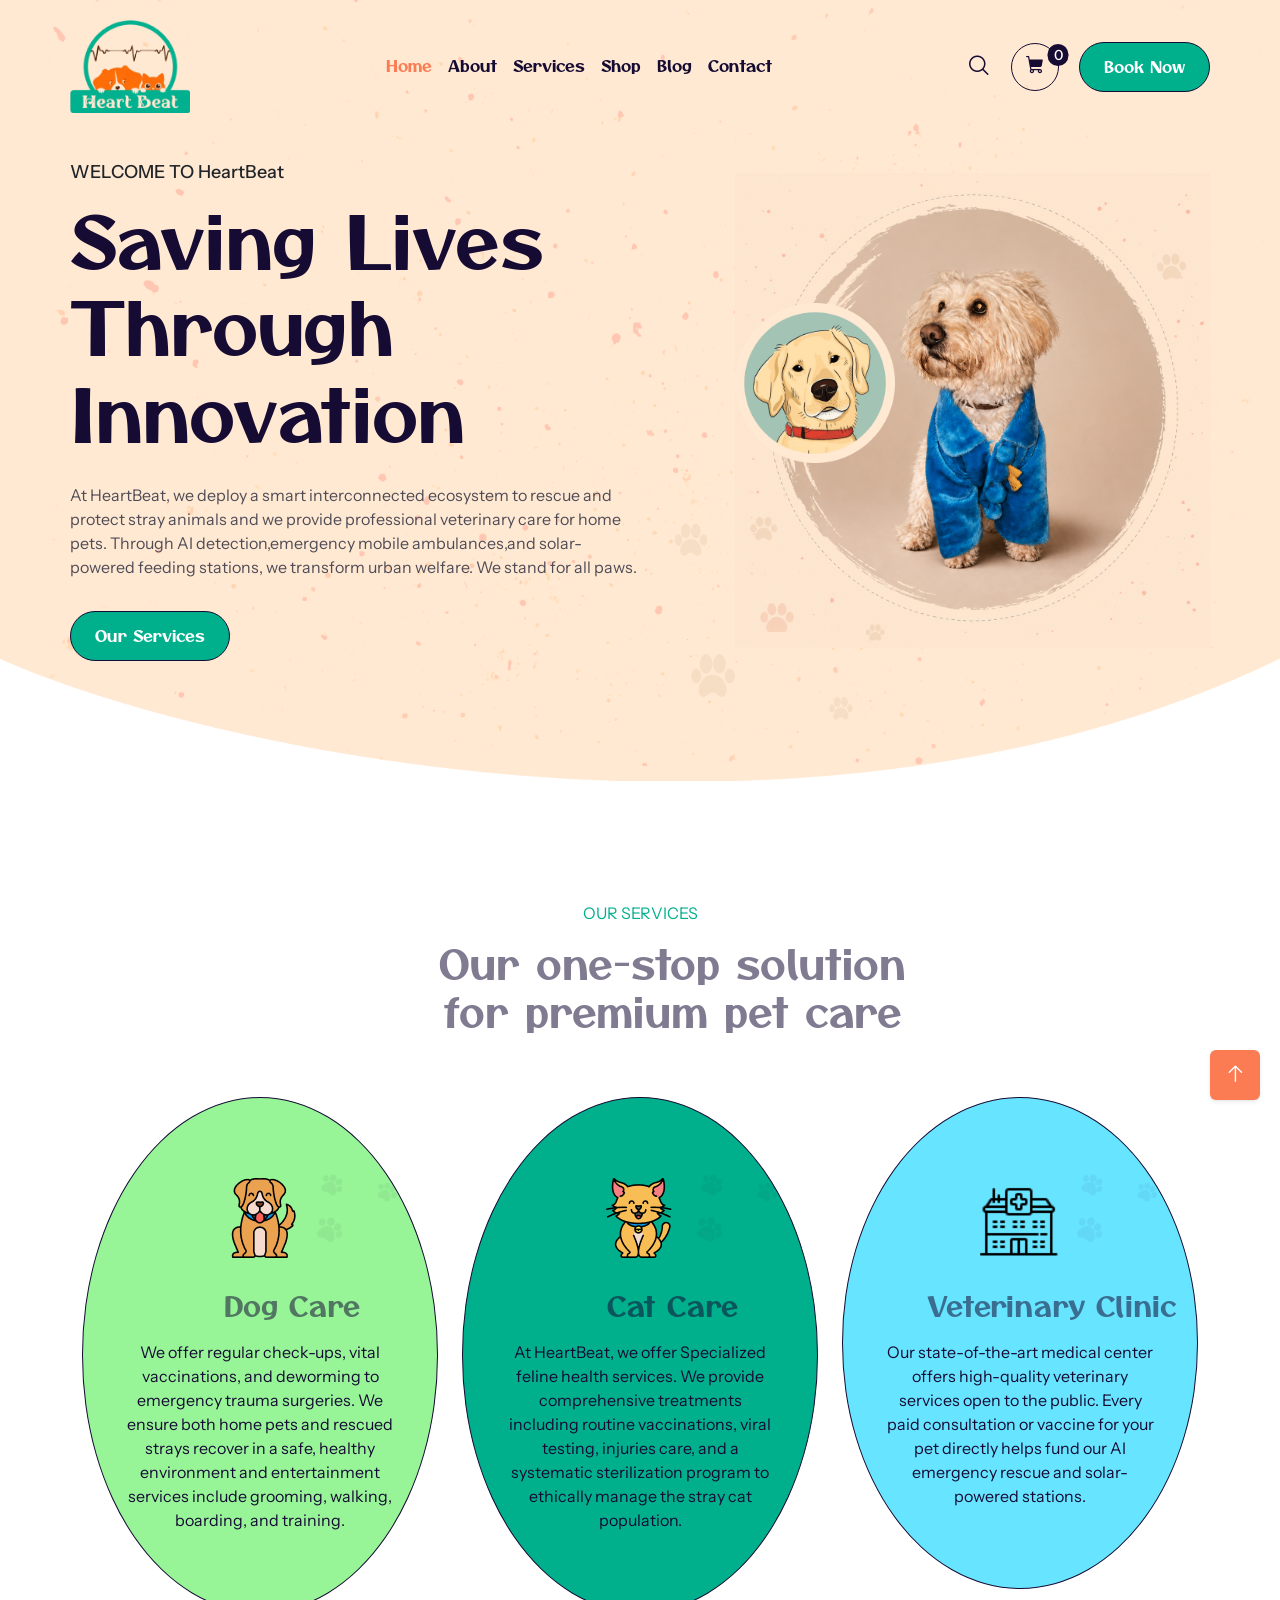
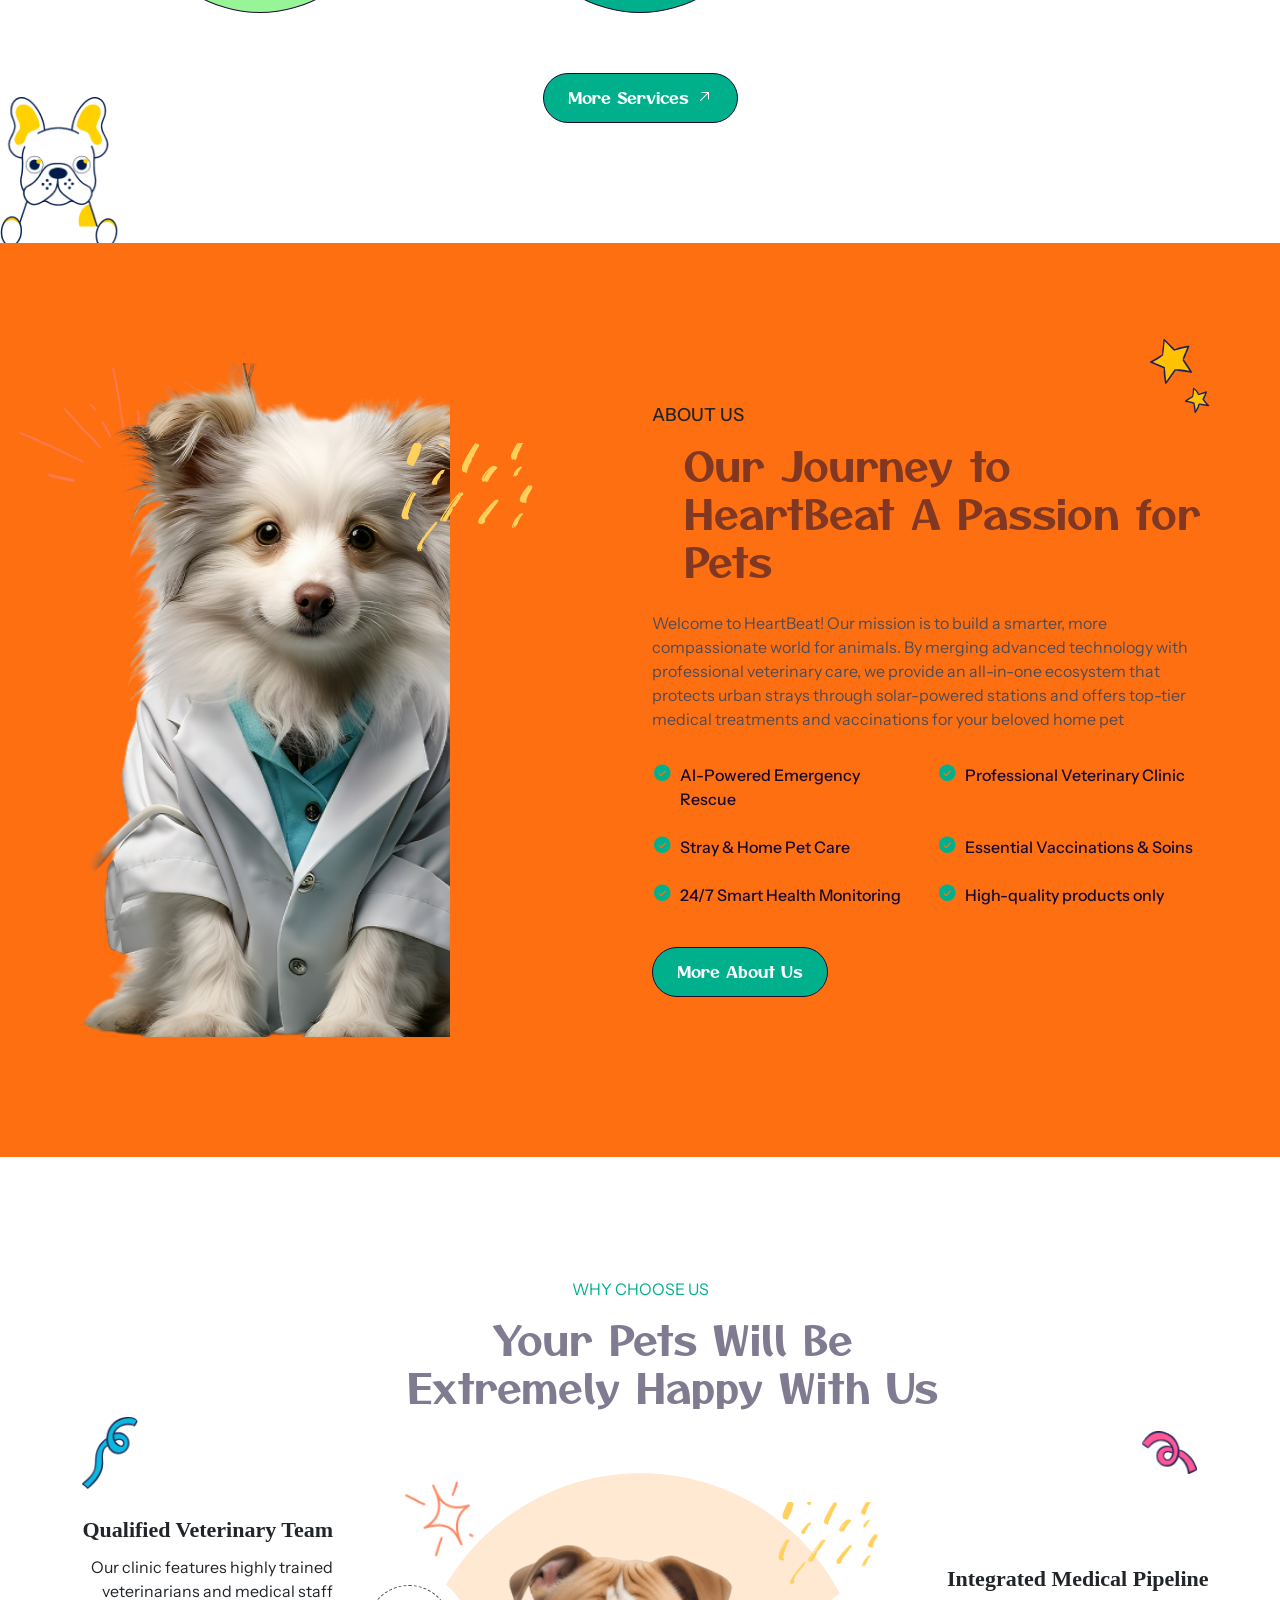
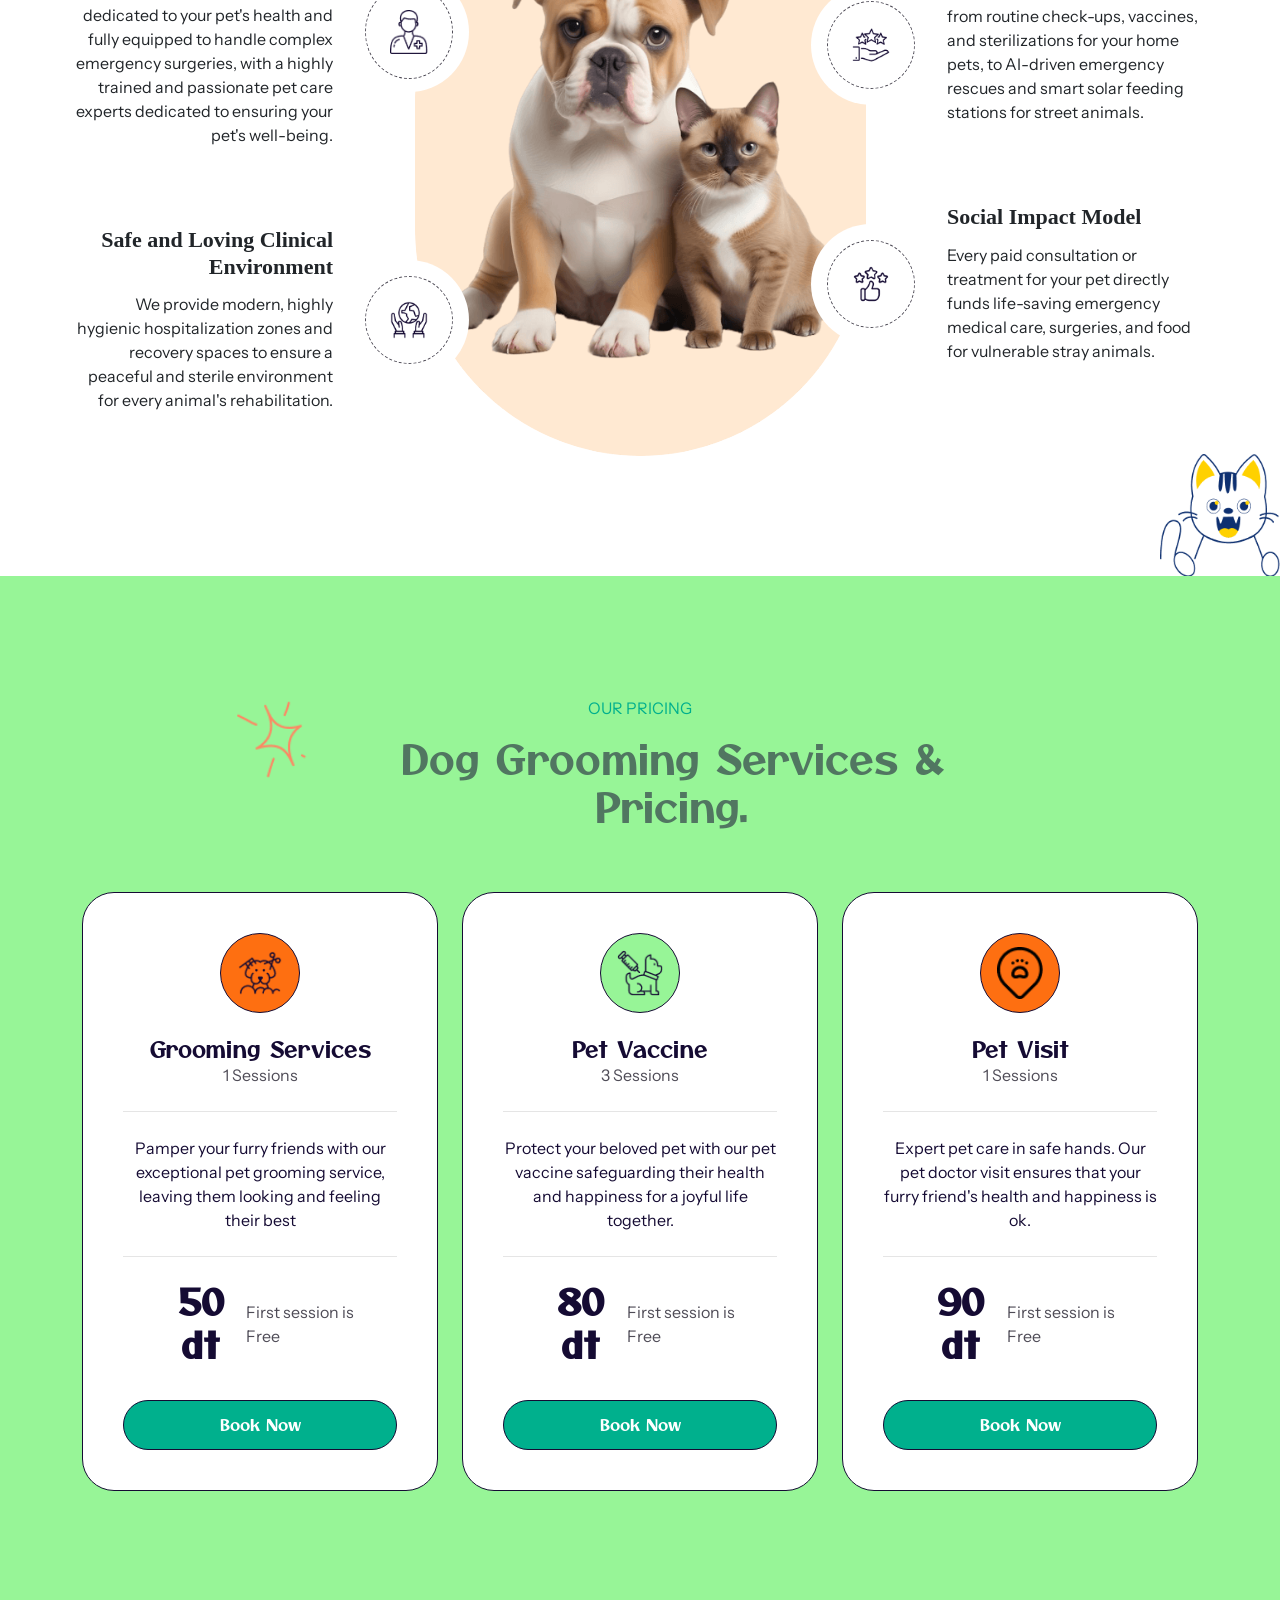
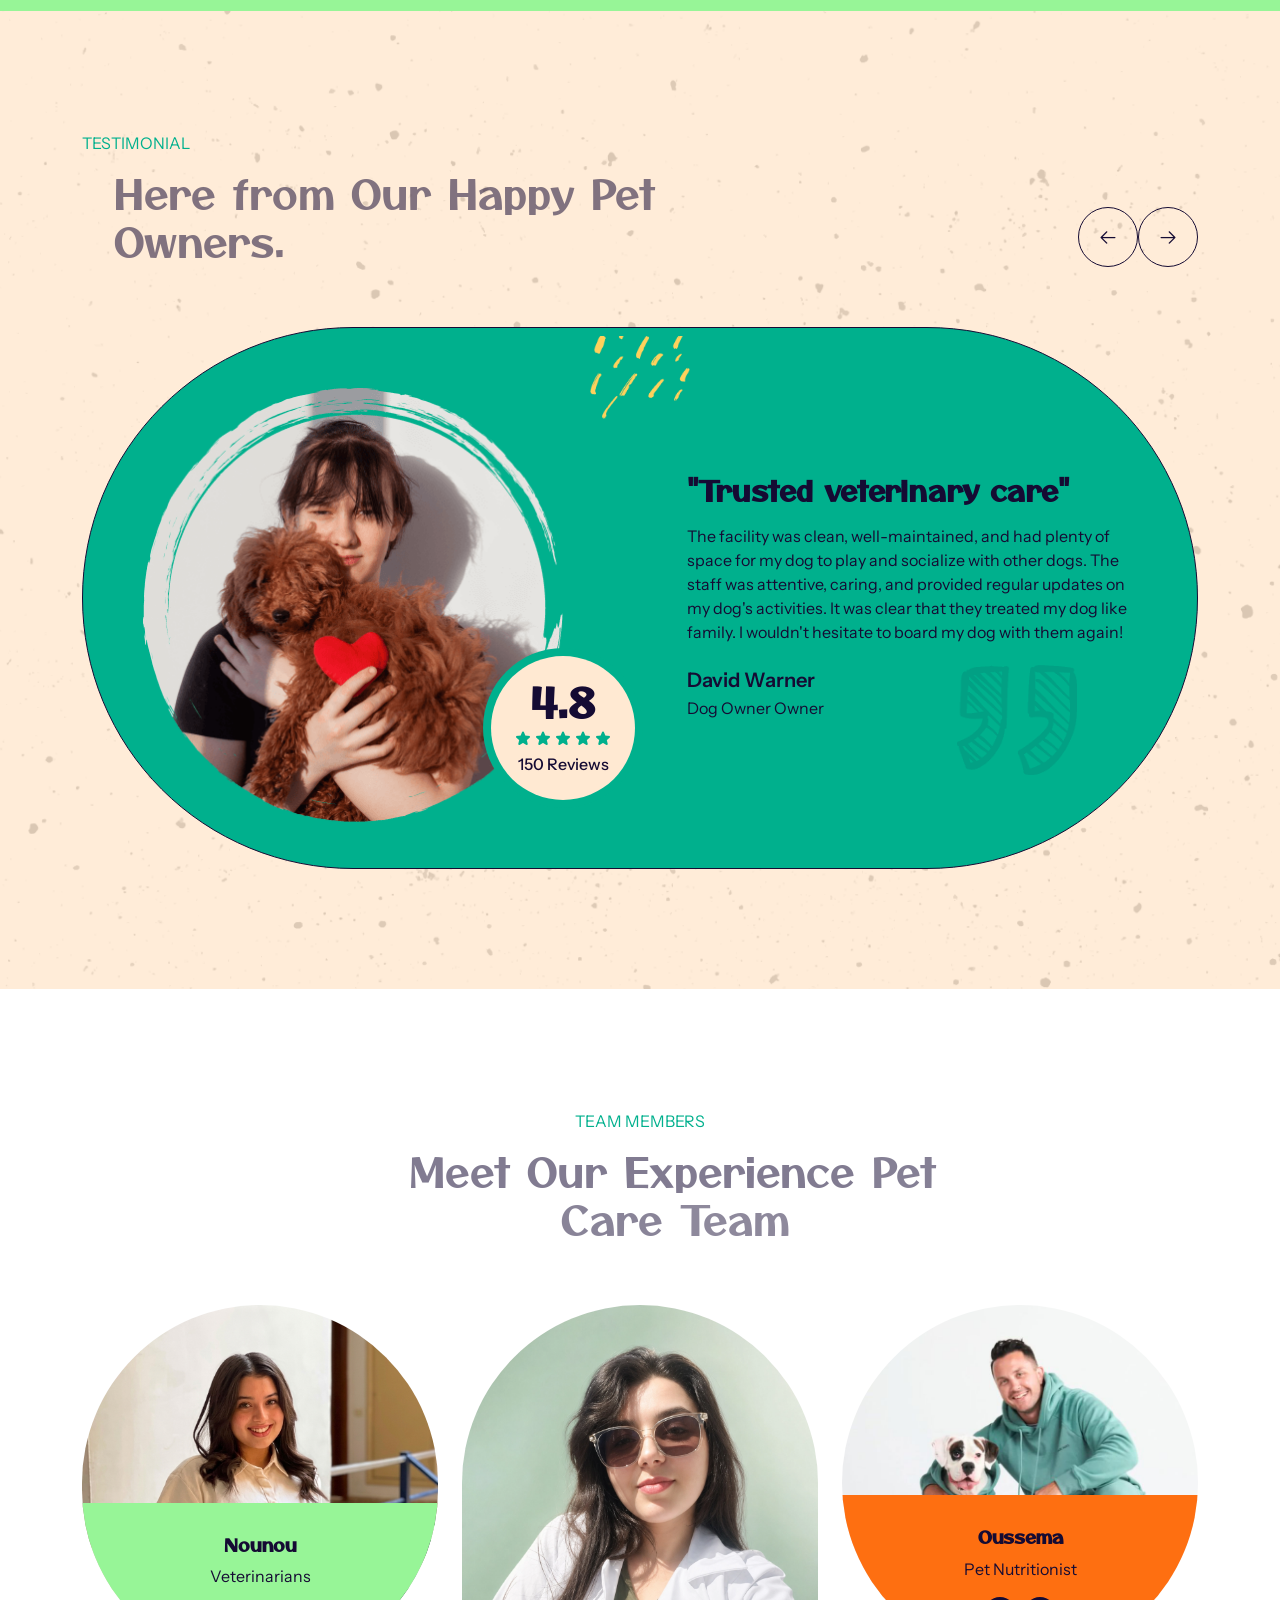
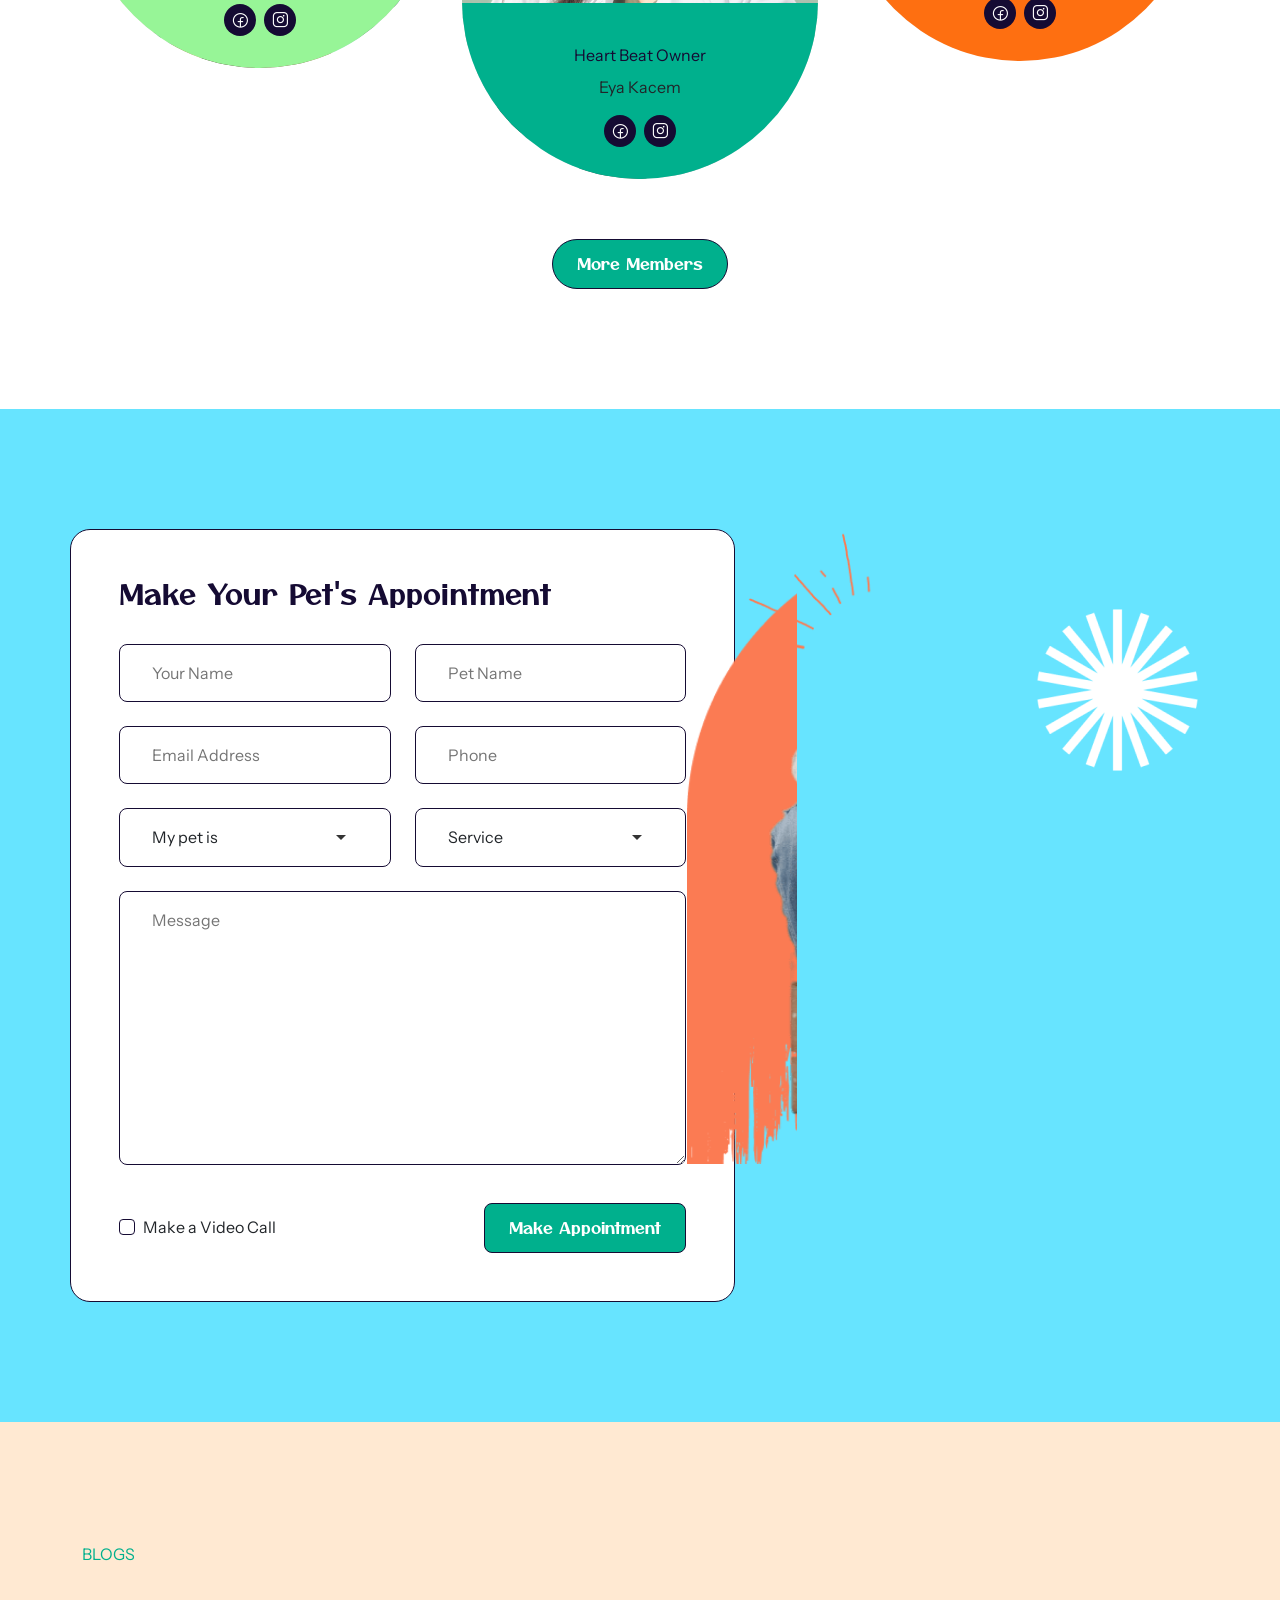
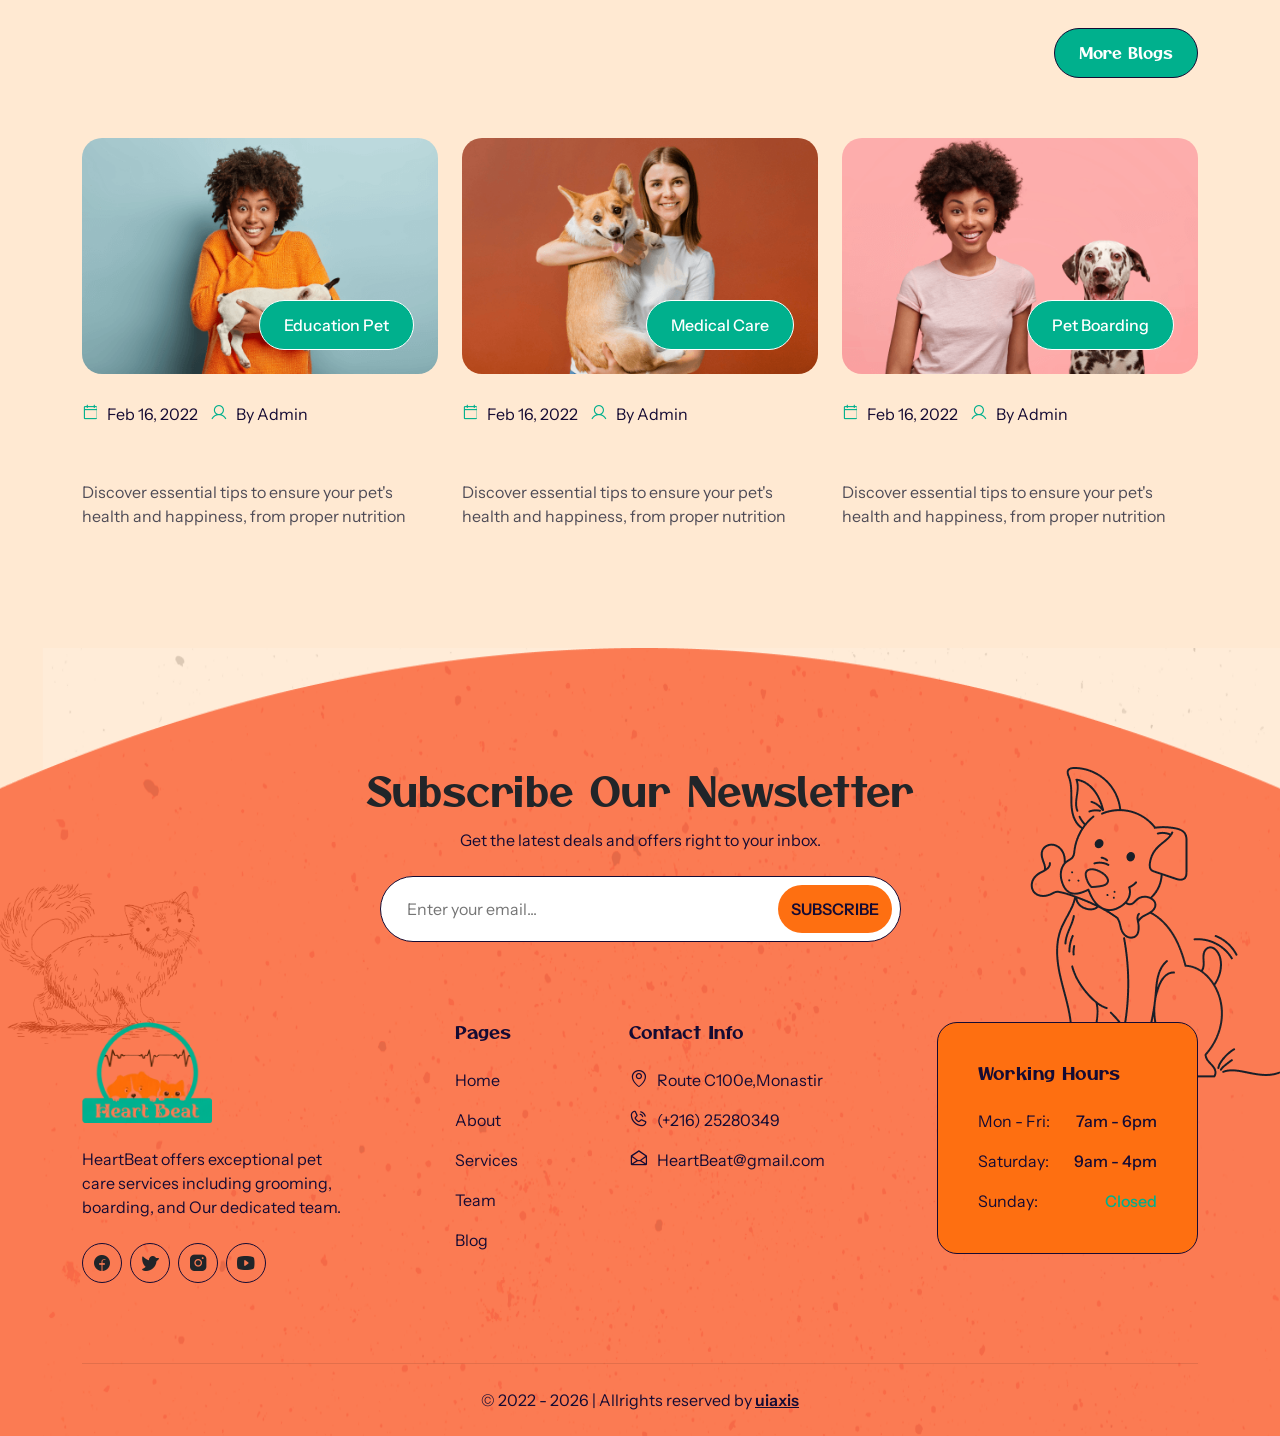
==== index.html @ e0ab9099 "init" ====
<!DOCTYPE html>
<html lang="en">
<!-- head -->

<!-- Mirrored from petpath-demo.vercel.app/main/index.html by HTTrack Website Copier/3.x [XR&CO'2014], Sat, 18 Apr 2026 23:03:25 GMT -->
<!-- Added by HTTrack -->
<meta http-equiv="content-type" content="text/html;charset=utf-8" /><!-- /Added by HTTrack -->

<head>
  <meta charset="utf-8">
  <meta name="viewport" content="width=device-width, initial-scale=1">
  <title>HeartBeat HTML</title>
  <link rel="shortcut icon" href="assets/images/favicon.png" type="image/x-icon">

  <script defer src="assets/js/main.js"></script>
  <link href="assets/css/style.css" rel="stylesheet">
</head>

<body>
  <!-- preloader -->
  <!-- preloader  -->
  <div class="preloader">
    <div class="loader">
      <div class="loader-square"></div>
      <div class="loader-square"></div>
      <div class="loader-square"></div>
      <div class="loader-square"></div>
      <div class="loader-square"></div>
      <div class="loader-square"></div>
      <div class="loader-square"></div>
    </div>
  </div>
  <!-- back to top -->
  <button class="back-to-top position-fixed end-0 bottom-0 d-center me-5">
    <span class="text-h4">
      <i class="ph ph-arrow-up"></i>
    </span>
  </button>
  <!-- header -->
  <!-- header section start -->
  <header class="header-section position-fixed top-0 start-50 translate-middle-x" data-lenis-prevent>
    <div class="container px-0">
      <!-- navbar area -->
      <div class="d-flex align-items-center justify-content-between px-lg-0 px-4 py-lg-5 py-3">
        <div class="logo">
          <a href="index.html">
            <img src="assets/images/logo.png" alt="logo" class="d-none d-lg-block" width="120px">
            <img src="assets/images/logo.png" alt="logo" class="d-lg-none" width="80px">
          </a>
        </div>
        <nav class="navbar-area">
          <ul class="nav-menu-items d-lg-flex d-grid gap-3xl-8 gap-xxl-6 gap-4">
            <li class="menu-link">
              <a href="index.html" class="slide-vertical" data-splitting>Home</a>
            </li>
            <li class="menu-link">
              <a href="about-us.html" class="slide-vertical" data-splitting>About</a>
            </li>
            <li class="menu-link">
              <a href="services.html" class="slide-vertical" data-splitting>Services</a>
            </li>
            <li class="menu-link">
              <a href="shop.html" class="slide-vertical" data-splitting>Shop</a>
            </li>
            <li class="menu-link">
              <a href="blogs.html" class="slide-vertical" data-splitting>Blog</a>
            </li>
            <li class="menu-link">
              <a href="contact-us.html" class="slide-vertical" data-splitting>Contact</a>
            </li>
          </ul>
        </nav>
        <div class="nav-btns d-flex align-items-center gap-lg-5 gap-3">

          <!-- search icon -->
          <button class="search-btn text-2xl font-semibold text-n20">
            <i class="ph ph-magnifying-glass"></i>
          </button>

          <button
            class="cart-btn icon-48px position-relative border n20-border text-n20 hover-bg-primary hover-text-n0">
            <span
              class="badge radius-pill text-n0 text-sm fw-medium bg-n20 position-absolute top-50 start-100 translate-middle z-1 mt-n3">0</span>
            <span class="text-xl font-semibold">
              <i class="ph-fill ph-shopping-cart"></i>
            </span>
          </button>

          <a href="contact-us.html" class="btn-primary text-nowrap">Book Now</a>

          <button class="menu-toggle-btn text-2xl">
            <i class="ph ph-list"></i>
          </button>
        </div>
      </div>
    </div>
  </header>
  <!-- header section end -->
  <!-- search form -->
  <div
    class="search-form-wrapper position-fixed top-0 start-0 w-100 vh-100 d-flex align-items-center justify-content-center bg-n10">
    <button class="search-close-btn position-absolute top-0 end-0 text-2xl text-n0 mt-5 me-5"><i
        class="ph ph-x"></i></button>
    <div class="search-form">
      <form class="d-flex align-items-center gap-4 border n10-border p-2">
        <input type="text" placeholder="Search ..." class="w-100 p-2">
        <button type="submit" class="text-2xl text-n0">
          <i class="ph ph-magnifying-glass"></i>
        </button>
      </form>
    </div>
  </div>

  <!-- main start -->
  <main>
    <!-- hero section start -->
    <section class="hero-section pt-120 pb-120">
      <div class="bg-banner position-absolute top-0 start-0 w-100 h-100 z-n1">
        <img class="w-100 h-100" src="assets/images/hero-bg.png" alt="bg banner">
      </div>
      <div class="container mt-10">
        <div class="row g-6 justify-content-between align-items-center">
          <div class="col-xl-6 col-lg-7 px-lg-0">
            <span class="d-block text-lg fw-medium mb-4">WELCOME TO HeartBeat</span>
            <h2 class="text-animation-word display-two text-n20 fw-normal mb-lg-6 mb-4">
              Saving Lives Through Innovation
            </h2>
            <p class="text-base text-n10 mb-lg-8 mb-md-6 mb-4">
             At HeartBeat, we deploy a smart interconnected ecosystem to rescue and protect stray animals and we provide professional veterinary care for  home pets.
             Through AI detection,emergency mobile ambulances,and solar-powered feeding stations, we transform urban welfare.
             We stand for all paws.
            </p>
            <a href="services.html" class="btn-primary text-xl">
              Our Services
            </a>
          </div>
          <div class="col-lg-5 px-lg-0">
            <div class="hero-banner position-relative reveal-left overflow-visible">
              <img src="assets/images/58b8ce1b-3e9b-4217-b807-c120c6c18062.png" alt="hero image">
              <div class="hero-thumb banner-element elementBottom rotateLeft position-absolute start-0">
                <img class="w-100" src="assets/images/hero-thumb.png" alt="hero thumb">
              </div>
            </div>
          </div>
        </div>
      </div>
    </section>
    <!-- hero section end -->

    <!-- service section start -->
    <section class="service-section pt-120 pb-120">
      <div class="container">
        <div class="row justify-content-center mb-lg-15 mb-md-10 mb-8">
          <div class="col-xl-6 col-lg-8 text-center">
            <span class="d-block text-primary text-uppercase mb-lg-4 mb-3">Our Services</span>
            <h2 class="text-animation-word text-h1 text-center font-otomanopee text-n20 fw-normal">
              Our one-stop solution for premium pet care
            </h2>
          </div>
        </div>
        <div class="row g-6 mb-lg-15 mb-md-10 mb-8 justify-content-center justify-content-md-start">
          <div class="col-lg-4 col-md-6 col-xs-10">
            <div
              class="service-card position-relative text-center py-xl-20 py-lg-15 py-sm-12 py-18 px-xl-10 px-sm-8 px-10 border n20-border radius-circle bg-secondary3 overflow-hidden">
              <div class="dog-paws position-absolute end-0 top-0 me-10 mt-10">
                <img class="w-100" src="assets/images/dog-paws.png" alt="">
              </div>
              <div class="icon-80px mx-auto radius-0 mb-lg-8 mb-6">
                <img class="w-100" src="assets/images/service-icon-1.png" alt="dog icon">
              </div>
              <a href="service-details.html"
                class="text-animation-line text-h3 text-n20 font-otomanopee fw-normal mb-4 hover-underline">Dog
                Care</a>
              <p class="text-n20">
                 We offer regular check-ups, vital vaccinations, 
                and deworming to emergency trauma surgeries. We ensure both home pets and rescued strays recover in a safe, healthy environment
                and entertainment services include grooming, walking, boarding,
               and training.
              </p>
            </div>
          </div>
          <div class="col-lg-4 col-md-6 col-xs-10">
            <div
              class="service-card position-relative text-center py-xl-20 py-lg-15 py-sm-12 py-18 px-xl-10 px-sm-8 px-10 border n20-border radius-circle bg-primary overflow-hidden">
              <div class="dog-paws position-absolute end-0 top-0 me-10 mt-10">
                <img class="w-100" src="assets/images/dog-paws.png" alt="">
              </div>
              <div class="icon-80px mx-auto radius-0 mb-lg-8 mb-6">
                <img class="w-100" src="assets/images/service-icon-2.png" alt="dog icon">
              </div>
              <a href="service-details.html"
                class="text-animation-line text-h3 text-n20 font-otomanopee fw-normal mb-4 hover-underline">Cat
                Care</a>
              <p class="text-n20">
                At HeartBeat, we offer Specialized feline health services. We provide comprehensive treatments including routine vaccinations,
               viral testing, injuries care, and a systematic sterilization program to ethically manage the stray cat population.
              </p>
            </div>
          </div>
          <div class="col-lg-4 col-md-6 col-xs-10">
            <div
              class="service-card position-relative text-center py-xl-20 py-lg-15 py-sm-12 py-18 px-xl-10 px-sm-8 px-10 border n20-border radius-circle bg-secondary2 overflow-hidden">
              <div class="dog-paws position-absolute end-0 top-0 me-10 mt-10">
                <img class="w-100" src="assets/images/dog-paws.png" alt="dog icon">
              </div>
              <div class="icon-80px mx-auto radius-0 mb-lg-8 mb-6">
                <img class="w-100" src="assets/images/icons8-hospital-64.png" alt="dog icon">
              </div>
              <a href="service-details.html"
                class="text-animation-line text-h3 text-n20 font-otomanopee fw-normal mb-4 hover-underline">Veterinary Clinic</a>
              <p class="text-n20">
                Our state-of-the-art medical center offers high-quality veterinary services open to the public.
              Every paid consultation or vaccine for your pet directly helps fund our AI emergency rescue and solar-powered stations.
              </p>
            </div>
          </div>
        </div>
        <div class="text-center">
          <a href="services.html" class="btn-primary text-xl">
            More Services
            <span><i class="ph ph-arrow-up-right"></i></span>
          </a>
        </div>
        <div class="vector-white banner-element elementLeft position-absolute bottom-0 z-n1">
          <img class="w-100" src="assets/images/dog-vector-white.png" alt="dog vector">
        </div>
      </div>
    </section>
    <!-- services section end -->

    <!-- about us section start -->
    <section class="about-us-section pt-120 pb-120 bg-secondary">
      <div class="container position-relative">
        <div class="two-star position-absolute top-0 right-xxl-n10 right-0">
          <img class="w-100" src="assets/images/two-star.png" alt="two star">
        </div>
        <div class="row g-6 justify-content-between align-items-center">
          <div class="col-lg-5 order-last order-lg-first">
            <div class="position-relative">
              <div class="sun-vector position-absolute top-0 start-0 translate-middle-x">
                <img class="w-100" src="assets/images/sun-vector.png" alt="vector">
              </div>
              <div class="about-us-banner position-relative">
                <div class="position-absolute top-0 end-0 mt-20 z-1">
                  <img class="w-100" src="assets/images/rain-drop.png" alt="rain drop">
                </div>
                <div class="reveal-left">
                  <img class="w-100 h-100" src="assets/images/about-section-banner.png" alt="hero banner">
                </div>
              </div>
            </div>
          </div>
          <div class="col-xl-6 col-lg-7">
            <span class="d-block text-lg fw-medium mb-4">ABOUT US</span>
            <h2 class="text-animation-word text-h1 text-n20 fw-normal mb-lg-6 mb-4">
              Our Journey to HeartBeat A Passion for Pets
            </h2>
            <p class="text-base text-n10 mb-lg-8 mb-md-6 mb-4">
              Welcome to HeartBeat! Our mission is to build a smarter, more compassionate world for animals.
              By merging advanced technology with professional veterinary care, we provide an all-in-one ecosystem
             that protects urban strays through solar-powered stations and offers top-tier medical treatments and 
             vaccinations for your beloved home pet</p>
            <ul class="d-flex gap-xl-6 gap-4 flex-wrap list-w-50 mb-lg-10 mb-md-8 mb-6">
              <li class="d-flex gap-lg-2 gap-1 fw-medium text-n20 font-instrument">
                <span class="text-xl text-primary">
                  <i class="ph-fill ph-check-circle"></i>
                </span>
                AI-Powered Emergency Rescue
              </li>
              <li class="d-flex gap-lg-2 gap-1 fw-medium text-n20 font-instrument">
                <span class="text-xl text-primary">
                  <i class="ph-fill ph-check-circle"></i>
                </span>
                Professional Veterinary Clinic
              </li>
              <li class="d-flex gap-lg-2 gap-1 fw-medium text-n20 font-instrument">
                <span class="text-xl text-primary">
                  <i class="ph-fill ph-check-circle"></i>
                </span>
                Stray & Home Pet Care
              </li>
              <li class="d-flex gap-lg-2 gap-1 fw-medium text-n20 font-instrument">
                <span class="text-xl text-primary">
                  <i class="ph-fill ph-check-circle"></i>
                </span>
                Essential Vaccinations & Soins
              </li>
              <li class="d-flex gap-lg-2 gap-1 fw-medium text-n20 font-instrument">
                <span class="text-xl text-primary">
                  <i class="ph-fill ph-check-circle"></i>
                </span>
                24/7 Smart Health Monitoring
              </li>
              <li class="d-flex gap-lg-2 gap-1 fw-medium text-n20 font-instrument">
                <span class="text-xl text-primary">
                  <i class="ph-fill ph-check-circle"></i>
                </span>
                High-quality products only
              </li>
            </ul>
            <a href="about-us.html" class="btn-primary text-xl">
              More About Us
            </a>
          </div>
        </div>
      </div>
    </section>
    <!-- about us section end -->

    <!-- why choose us section -->
    <!-- why choose us section start -->
    <section class="choose-us-section pt-120 pb-120">
      <div class="container">
        <div class="row justify-content-center mb-lg-15 mb-md-10 mb-8 position-relative">
          <div class="col-xl-6 col-lg-8 text-center px-lg-0">
            <span class="d-block text-primary text-uppercase mb-lg-4 mb-3">WHY CHOOSE US</span>
            <h2 class="text-animation-word text-h1 text-center font-otomanopee text-n20 fw-normal">
              Your Pets Will Be Extremely
              Happy With Us
            </h2>
          </div>
          <div class="icon-80px position-absolute start-0 top-100">
            <img class="w-100" src="assets/images/spiral-1.png" alt="spiral shape">
          </div>
          <div class="icon-80px position-absolute end-0 top-100">
            <img class="w-100" src="assets/images/spiral-2.png" alt="spiral shape">
          </div>
        </div>

        <div class="row gy-6 gy-md-0 position-relative d-center justify-content-start justify-content-md-center">
          <div class="col-md-3 d-center order-1 order-md-0">
            <div class="items-wrapper start-0 d-center flex-column gap-lg-20 gap-md-10 gap-6 text-end">
              <div class="single-area d-flex align-items-md-center gap-2 gap-md-4 justify-content-end">
                <div class="content-area text-start text-md-end order-1 order-md-0">
                  <h4 class="font-playfair mb-3">Qualified Veterinary Team</h4><p>
                    Our clinic features highly trained veterinarians and medical staff dedicated 
                    to your pet's health and fully equipped to handle complex emergency surgeries,
                    with a highly trained and passionate pet care experts dedicated to ensuring your pet's well-being.</p>
                </div>
                <div class="img-area box-style box-primary p-lg-4 p-2">
                  <span class="icon-area d-block p-lg-6 p-md-4 p-2 radius-circle">
                    <img class="transition w-100" src="assets/images/choose-us-icon-1.png" alt="Icon">
                  </span>
                </div>
              </div>
              <div class="single-area d-flex align-items-md-center gap-2 gap-md-4 justify-content-end">
                <div class="content-area text-start text-md-end order-1 order-md-0">
                  <h4 class="font-playfair mb-3">Safe and Loving Clinical Environment</h4><p>We provide modern, highly hygienic hospitalization zones and recovery
                  spaces to ensure a peaceful and sterile environment for every animal's rehabilitation.</p>
                </div>
                <div class="img-area box-style box-primary p-lg-4 p-2">
                  <span class="icon-area d-block p-lg-6 p-md-4 p-2 radius-circle">
                    <img class="transition w-100" src="assets/images/choose-us-icon-2.png" alt="Icon">
                  </span>
                </div>
              </div>
            </div>
          </div>
          <div class="col-md-5 col-sm-12 position-relative z-n1">
            <div class="icon-80px position-absolute top-0 start-0 d-none d-lg-block">
              <img class="w-100" src="assets/images/bright-star.png" alt="bright start">
            </div>
            <div class="icon-100px position-absolute top-5 end-0 d-none d-lg-block">
              <img class="w-100" src="assets/images/rain-drop.png" alt="bright start">
            </div>
            <div class="choose-us-area cus-z-1 d-none d-md-block">
              <img src="assets/images/why-choose-us-banner.png" class="w-100 rounded-pill" alt="Icon">
            </div>
          </div>
          <div class="col-md-3 d-center">
            <div class="items-wrapper end-0 d-center flex-column gap-lg-20 gap-md-10 gap-6">
              <div class="single-area d-flex align-items-md-center gap-2 gap-md-4 justify-content-end">
                <div class="content-area order-1">
                  <h4 class="font-playfair mb-3">Integrated Medical Pipeline</h4>
                  <p>from routine check-ups, vaccines, and sterilizations for 
                    your home pets, to AI-driven emergency rescues and smart solar feeding stations for street animals.</p>
                </div>
                <div class="img-area box-style box-primary p-lg-4 p-2">
                  <span class="icon-area d-block p-lg-6 p-md-4 p-2 radius-circle">
                    <img class="transition w-100" src="assets/images/choose-us-icon-3.png" alt="Icon">
                  </span>
                </div>
              </div>
              <div class="single-area d-flex align-items-md-center gap-2 gap-md-4 justify-content-end">
                <div class="content-area order-1">
                  <h4 class="font-playfair mb-3">Social Impact Model</h4>
                  <p>Every paid consultation or treatment for your pet directly funds life-saving emergency medical care, surgeries, 
                    and food for vulnerable stray animals.</p>
                </div>
                <div class="img-area box-style box-primary p-lg-4 p-2">
                  <span class="icon-area d-block p-lg-6 p-md-4 p-2 radius-circle">
                    <img class="transition w-100" src="assets/images/choose-us-icon-4.png" alt="Icon">
                  </span>
                </div>
              </div>
            </div>
          </div>
        </div>
        <div class="vector-white banner-element elementRight position-absolute bottom-0 z-n1 d-none d-md-block">
          <img class="w-100" src="assets/images/cat-vector.png" alt="dog vector">
        </div>
      </div>
    </section>
    <!-- why choose us section end -->

    <!-- pricing section  -->
    <!-- pricing section start  -->
    <section class="pricing-section pt-120 pb-120 bg-secondary3">
      <div class="container">
        <div class="row justify-content-center mb-lg-15 mb-md-10 mb-8 position-relative">
          <div class="col-xl-6 col-lg-8 text-center px-lg-0 position-relative">
            <div class="icon-80px position-absolute top-0 end-100 translate-middle-x">
              <img class="w-100" src="assets/images/bright-star.png" alt="bright start">
            </div>
            <span class="d-block text-primary text-uppercase mb-lg-4 mb-3">OUR PRICING</span>
            <h2 class="text-animation-word text-h1 text-center font-otomanopee text-n20 fw-normal">
              Dog Grooming Services & Pricing.
            </h2>
          </div>
        </div>
        <div class="row g-6 justify-content-center justify-content-md-start">
          <div class="col-lg-4 col-md-6 col-xs-10">
            <div class="price-card p-xl-10 p-md-8 p-6 bg-white border n20-border text-center radius-32">
              <div class="icon-80px p-lg-4 p-2 mx-auto mb-lg-6 mb-4 border n20-border bg-secondary">
                <img class="w-100" src="assets/images/pricing-icon-1.png" alt="icon">
              </div>
              <h4 class="text-n20 font-otomanopee fw-normal">Grooming Services</h4>
              <span class="text-n10">1 Sessions</span>
              <span class="d-block border-bottom n100-border1 my-lg-6 my-4"></span>
              <p class="text-center text-n20">
                Pamper your furry friends with our exceptional pet grooming service, leaving them
                looking and feeling their best
              </p>
              <span class="d-block border-bottom n100-border1 my-lg-6 my-4"></span>
              <div
                class="d-flex align-items-center justify-content-center gap-2 mb-lg-8 mb-md-6 mb-4 px-3xl-16 px-xl-10 px-lg-4">
                <span class="text-n20 text-h2 font-otomanopee fw-bold">50 dt</span>
                <span class="text-n10 text-start">
                  First session is Free
                </span>
              </div>
              <a href="contact-us.html" class="btn-primary w-100">Book Now</a>
            </div>
          </div>
          <div class="col-lg-4 col-md-6 col-xs-10">
            <div class="price-card p-xl-10 p-md-8 p-6 bg-white border n20-border text-center radius-32">
              <div class="icon-80px p-lg-4 p-2 mx-auto mb-lg-6 mb-4 border n20-border bg-secondary3">
                <img class="w-100" src="assets/images/pricing-icon-2.png" alt="icon">
              </div>
              <h4 class="text-n20 font-otomanopee fw-normal">Pet Vaccine</h4>
              <span class="text-n10">3 Sessions</span>
              <span class="d-block border-bottom n100-border1 my-lg-6 my-4"></span>
              <p class="text-center text-n20">
                Protect your beloved pet with our pet vaccine safeguarding their health and happiness
                for a joyful life together.
              </p>
              <span class="d-block border-bottom n100-border1 my-lg-6 my-4"></span>
              <div
                class="d-flex align-items-center justify-content-center gap-2 mb-lg-8 mb-md-6 mb-4 px-3xl-16 px-xl-10 px-lg-4">
                <span class="text-n20 text-h2 font-otomanopee fw-bold">80 dt</span>
                <span class="text-n10 text-start">
                  First session is Free
                </span>
              </div>
              <a href="contact-us.html" class="btn-primary w-100">Book Now</a>
            </div>
          </div>
          <div class="col-lg-4 col-md-6 col-xs-10">
            <div class="price-card p-xl-10 p-md-8 p-6 bg-white border n20-border text-center radius-32">
              <div class="icon-80px p-lg-4 p-2 mx-auto mb-lg-6 mb-4 border n20-border bg-secondary">
                <img class="w-100" src="assets/images/pricing-icon-3.png" alt="icon">
              </div>
              <h4 class="text-n20 font-otomanopee fw-normal">Pet Visit</h4>
              <span class="text-n10">1 Sessions</span>
              <span class="d-block border-bottom n100-border1 my-lg-6 my-4"></span>
              <p class="text-center text-n20">
                Expert pet care in safe hands. Our pet doctor visit ensures that your furry friend's
                health and happiness is ok.
              </p>
              <span class="d-block border-bottom n100-border1 my-lg-6 my-4"></span>
              <div
                class="d-flex align-items-center justify-content-center gap-2 mb-lg-8 mb-md-6 mb-4 px-3xl-16 px-xl-10 px-lg-4">
                <span class="text-n20 text-h2 font-otomanopee fw-bold">90 dt</span>
                <span class="text-n10 text-start">
                  First session is Free
                </span>
              </div>
              <a href="contact-us.html" class="btn-primary w-100">Book Now</a>
            </div>
          </div>
        </div>
      </div>
    </section>
    <!-- pricing section end  -->

    <!-- testimonial section -->
    <!-- testimonial section start -->
    <section class="testimonial-section pt-120 pb-120">
      <div class="container">
        <div class="row g-6 align-items-end justify-content-between mb-lg-15 mb-md-10 mb-8">
          <div class="col-lg-6">
            <span class="d-block text-primary text-uppercase mb-lg-4 mb-3">TESTIMONIAL</span>
            <h2 class="text-animation-word text-h1 font-otomanopee text-n20 fw-normal">
              Here from Our Happy Pet Owners.
            </h2>
          </div>
          <div class="col-auto">
            <div class="swiper-btns d-flex align-items-center">
              <button
                class="prev-btn testimonial-prev icon-60px border n20-border text-xl text-n20 box-style box-primary">
                <i class="ph ph-arrow-left"></i>
              </button>
              <button
                class="next-btn testimonial-next icon-60px border n20-border text-xl text-n20 box-style box-primary">
                <i class="ph ph-arrow-right"></i>
              </button>
            </div>
          </div>
        </div>
        <div class="swiper testimonial-swiper">
          <div class="swiper-wrapper">
            <div class="swiper-slide">
              <div
                class="testimonial-swiper-card d-md-flex d-grid align-items-center justify-content-between gap-md-20 gap-10 p-xl-15 p-lg-10 p-md-8 p-6 bg-primary border n20-border radius-lg-pill radius-42 position-relative overflow-hidden">
                <div class="rain-drop icon-120px radius-unset position-absolute start-50 top-0 translate-middle-x">
                  <img class="w-100" src="assets/images/rain-drop.png" alt="rain-drop">
                </div>

                <div class="owner-area position-relative">
                  <div class="img-area mx-auto">
                    <img class="w-100" src="assets/images/testimonial-owner-1.png" alt="testimonial owner">
                  </div>
                  <div
                    class="rating-area p-2 bg-primary position-absolute left-md-100 left-75 bottom-0 translate-middle-x">
                    <div class="bg-primary2 w-100 h-100 radius-circle d-center">
                      <div class="text-center">
                        <span class="text-h1 text-n20">4.8</span>
                        <ul class="d-flex align-items-center justify-content-center gap-1 text-primary">
                          <li><span><i class="ph-fill ph-star"></i></span></li>
                          <li><span><i class="ph-fill ph-star"></i></span></li>
                          <li><span><i class="ph-fill ph-star"></i></span></li>
                          <li><span><i class="ph-fill ph-star"></i></span></li>
                          <li><span><i class="ph-fill ph-star"></i></span></li>
                        </ul>
                        <span class="text-n20 fw-medium">150 Reviews</span>
                      </div>
                    </div>
                  </div>
                </div>
                <div class="msg-area d-grid gap-lg-6 gap-4 position-relative">
                  <div class="quote-icon position-absolute end-0 top-100 translate-middle">
                    <img class="w-100" src="assets/images/quote-icon.png" alt="quote icon">
                  </div>
                  <div class="d-grid gap-lg-4 gap-2">
                    <span class="text-h3 text-n20">"Trusted veterinary care"</span>
                    <p class="text-n20 fw-normal">
                      The facility was clean, well-maintained, and had plenty of space for my dog
                      to
                      play and socialize with other dogs. The staff was attentive, caring, and
                      provided regular updates on my dog's activities. It was clear that they
                      treated
                      my dog like family. I wouldn't hesitate to board my dog with them again!
                    </p>
                  </div>
                  <div class="d-grid gap-1">
                    <span class="text-n20 text-xl fw-semibold">David Warner</span>
                    <span class="text-n20 fw-normal">Dog Owner Owner</span>
                  </div>
                </div>
              </div>
            </div>
            <div class="swiper-slide">
              <div
                class="testimonial-swiper-card d-md-flex d-grid align-items-center justify-content-between gap-md-20 gap-10 p-xl-15 p-lg-10 p-md-8 p-6 bg-secondary border n20-border radius-lg-pill radius-42 position-relative overflow-hidden">
                <div class="rain-drop icon-120px radius-unset position-absolute start-50 top-0 translate-middle-x">
                  <img class="w-100" src="assets/images/rain-drop.png" alt="rain-drop">
                </div>

                <div class="owner-area position-relative">
                  <div class="img-area mx-auto">
                    <img class="w-100" src="assets/images/testimonial-owner-2.png" alt="testimonial owner">
                  </div>
                  <div
                    class="rating-area p-2 bg-primary position-absolute left-md-100 left-75 bottom-0 translate-middle-x">
                    <div class="bg-primary2 w-100 h-100 radius-circle d-center">
                      <div class="text-center">
                        <span class="text-h1 text-n20">4.8</span>
                        <ul class="d-flex align-items-center justify-content-center gap-1 text-primary">
                          <li><span><i class="ph-fill ph-star"></i></span></li>
                          <li><span><i class="ph-fill ph-star"></i></span></li>
                          <li><span><i class="ph-fill ph-star"></i></span></li>
                          <li><span><i class="ph-fill ph-star"></i></span></li>
                          <li><span><i class="ph-fill ph-star"></i></span></li>
                        </ul>
                        <span class="text-n20 fw-medium">150 Reviews</span>
                      </div>
                    </div>
                  </div>
                </div>
                <div class="msg-area d-grid gap-lg-6 gap-4 position-relative">
                  <div class="quote-icon position-absolute end-0 top-100 translate-middle">
                    <img class="w-100" src="assets/images/quote-icon.png" alt="quote icon">
                  </div>
                  <div class="d-grid gap-lg-4 gap-2">
                    <span class="text-h3 text-n20">"A passionate team for pets"</span>
                    <p class="text-n20 fw-normal">
                      The team is truly goes above and beyond for their furry patients. From the
                      moment I walked in, I could feel the warmth and genuine love they have for
                      animals. I felt reassured and confident in their expertise. My pet received
                      top-notch medical care, and I am grateful for their compassion and
                      dedication.
                    </p>
                  </div>
                  <div class="d-grid gap-1">
                    <span class="text-n20 text-xl fw-semibold">David Warner</span>
                    <span class="text-n20 fw-normal">Dog Owner Owner</span>
                  </div>
                </div>
              </div>
            </div>
            <div class="swiper-slide">
              <div
                class="testimonial-swiper-card d-md-flex d-grid align-items-center justify-content-between gap-md-20 gap-10 p-xl-15 p-lg-10 p-md-8 p-6 bg-secondary3 border n20-border radius-lg-pill radius-42 position-relative overflow-hidden">
                <div class="rain-drop icon-120px radius-unset position-absolute start-50 top-0 translate-middle-x">
                  <img class="w-100" src="assets/images/rain-drop.png" alt="rain-drop">
                </div>

                <div class="owner-area position-relative">
                  <div class="img-area mx-auto">
                    <img class="w-100" src="assets/images/testimonial-owner-3.png" alt="testimonial owner">
                  </div>
                  <div
                    class="rating-area p-2 bg-primary position-absolute left-md-100 left-75 bottom-0 translate-middle-x">
                    <div class="bg-primary2 w-100 h-100 radius-circle d-center">
                      <div class="text-center">
                        <span class="text-h1 text-n20">4.8</span>
                        <ul class="d-flex align-items-center justify-content-center gap-1 text-primary">
                          <li><span><i class="ph-fill ph-star"></i></span></li>
                          <li><span><i class="ph-fill ph-star"></i></span></li>
                          <li><span><i class="ph-fill ph-star"></i></span></li>
                          <li><span><i class="ph-fill ph-star"></i></span></li>
                          <li><span><i class="ph-fill ph-star"></i></span></li>
                        </ul>
                        <span class="text-n20 fw-medium">150 Reviews</span>
                      </div>
                    </div>
                  </div>
                </div>
                <div class="msg-area d-grid gap-lg-6 gap-4 position-relative">
                  <div class="quote-icon position-absolute end-0 top-100 translate-middle">
                    <img class="w-100" src="assets/images/quote-icon.png" alt="quote icon">
                  </div>
                  <div class="d-grid gap-lg-4 gap-2">
                    <span class="text-h3 text-n20">"Exceptional experiences"</span>
                    <p class="text-n20 fw-normal">
                      The facility was clean, well-maintained, and had plenty of space for my dog
                      to play and socialize with other dogs. The staff was attentive, caring, and
                      provided regular updates on my dog's activities. It was clear that they
                      treated my dog like family. I wouldn't hesitate to board my dog with them
                      again!
                    </p>
                  </div>
                  <div class="d-grid gap-1">
                    <span class="text-n20 text-xl fw-semibold">David Warner</span>
                    <span class="text-n20 fw-normal">Dog Owner Owner</span>
                  </div>
                </div>
              </div>
            </div>
          </div>
        </div>
      </div>
    </section>
    <!-- testimonial section end -->

    <!-- team section -->
    <!-- team section start  -->
    <section class="team-section pt-120 pb-120">
      <div class="container">
        <div class="row justify-content-center mb-lg-15 mb-md-10 mb-8 position-relative">
          <div class="col-lg-6 text-center px-lg-0">
            <span class="d-block text-primary text-uppercase mb-lg-4 mb-3">TEAM MEMBERS</span>
            <h2 class="text-animation-word text-h1 text-center font-otomanopee text-n20 fw-normal">
              Meet Our Experience Pet Care Team
            </h2>
          </div>
        </div>
        <div class="row g-6 mb-lg-15 mb-md-10 mb-8 justify-content-center justify-content-md-start">
          <div class="col-lg-4 col-md-6 col-xs-10">
            <div class="team-card radius-pill position-relative overflow-hidden">
              <a href="team-details.html" class="team-member-img shake-animation d-block">
                <div class="shake-thumb">
                  <img src="assets/images/nour.png" alt="team member" class="w-100" />
                </div>
                <div class="shake-thumb">
                  <img src="assets/images/nounou.png" alt="team member" class="w-100" />
                </div>
              </a>
              <div
                class="team-member-info w-100 d-center py-lg-8 py-6 position-absolute bottom-0 start-0 bg-secondary3 z-1">
                <div class="text-center">
                  <div class="d-grid gap-2 mb-lg-4 mb-2">
                    <a href="team-details.html" class="text-n20 text-h5 hover-text-n0">Nounou</a>
                    <span class="text-n20 fw-normal">Veterinarians</span>
                  </div>
                  <ul class="d-flex align-items-center justify-content-center gap-2">
                    <li><a href="#" class="icon-32px bg-n20 text-n0 text-lg box-style box-primary"><i
                          class="ph ph-facebook-logo"></i></a></li>
                    <li><a href="#" class="icon-32px bg-n20 text-n0 text-lg box-style box-primary"><i
                          class="ph ph-instagram-logo"></i></a></li>
                  </ul>
                </div>
              </div>
            </div>
          </div>
          <div class="col-lg-4 col-md-6 col-xs-10">
            <div class="team-card radius-pill position-relative overflow-hidden">

              <a href="team-details.html" class="team-member-img shake-animation d-block">
                <div class="shake-thumb">
                  <img src="assets/images/rocki - Copie - Copie.png" alt="team member" class="w-100" />
                </div>
                <div class="shake-thumb">
                  <img src="assets/images/mee - Copie - Copie.png" alt="team member" class="w-100" />
                </div>
              </a>
              <div
                class="team-member-info w-100 d-center py-lg-8 py-6 position-absolute bottom-0 start-0 bg-primary z-1">
                <div class="text-center">
                  <div class="d-grid gap-2 mb-lg-4 mb-2">
                    <a href="team-details.html" class="text-n20 text-h5 hover-text-n0"></a>
                    <span class="text-n20 fw-normal">Heart Beat Owner</span>Eya Kacem
                  </div>
                  <ul class="d-flex align-items-center justify-content-center gap-2">
                    <li><a href="#" class="icon-32px bg-n20 text-n0 text-lg box-style box-primary"><i
                          class="ph ph-facebook-logo"></i></a></li>
                    <li><a href="#" class="icon-32px bg-n20 text-n0 text-lg box-style box-primary"><i
                          class="ph ph-instagram-logo"></i></a></li>
                  </ul>
                </div>
              </div>
            </div>
          </div>
          <div class="col-lg-4 col-md-6 col-xs-10">
            <div class="team-card radius-pill position-relative overflow-hidden">
              <a href="team-details.html" class="team-member-img shake-animation d-block">
                <div class="shake-thumb">
                  <img src="assets/images/Dog Clothes.jpg" alt="team member" class="w-100" />
                </div>
                <div class="shake-thumb">
                  <img src="assets/images/Pull à Capuche Essentiel - Sarcelle.jpg" alt="team member" class="w-100" />
                </div>
              </a>
              <div
                class="team-member-info w-100 d-center py-lg-8 py-6 position-absolute bottom-0 start-0 bg-secondary z-1">
                <div class="text-center">
                  <div class="d-grid gap-2 mb-lg-4 mb-2">
                    <a href="team-details.html" class="text-n20 text-h5 hover-text-n0">Oussema</a>
                    <span class="text-n20 fw-normal">Pet Nutritionist</span>
                  </div>
                  <ul class="d-flex align-items-center justify-content-center gap-2">
                    <li><a href="#" class="icon-32px bg-n20 text-n0 text-lg box-style box-primary"><i
                          class="ph ph-facebook-logo"></i></a></li>
                    <li><a href="#" class="icon-32px bg-n20 text-n0 text-lg box-style box-primary"><i
                          class="ph ph-instagram-logo"></i></a></li>
                  </ul>
                </div>
              </div>
            </div>
          </div>
        </div>
        <div class="text-center">
          <a href="team.html" class="btn-primary text-xl">
            More Members
          </a>
        </div>
      </div>
    </section>
    <!-- team section end  -->

    <!-- contact section -->
    <!-- contact section start -->
    <section class="contact-section pt-120 pb-120 bg-secondary2">
      <div class="container">
        <div class="row g-6 justify-content-between">
          <div class="col-xxl-6 col-lg-7 px-0">
            <div class="contact-form p-xl-12 p-lg-10 p-md-8 p-6 bg-n0 radius-20 border n20-border">
              <h3 class="text-n20 fw-normal mb-lg-8 mb-6">Make Your Pet's Appointment</h3>
              <form class="d-grid gap-lg-6 gap-4">
                <div class="d-lg-flex d-grid align-items-center justify-content-lg-between gap-lg-6 gap-4">
                  <div class="w-100">
                    <input type="text" placeholder="Your Name"
                      class="px-xl-8 px-lg-6 px-md-4 px-3 py-lg-4 py-md-3 py-2 w-100 border n20-border radius-8 focus-primary w-100">
                  </div>
                  <div class="w-100">
                    <input type="text" placeholder="Pet Name"
                      class="px-xl-8 px-lg-6 px-md-4 px-3 py-lg-4 py-md-3 py-2 w-100 border n20-border radius-8 focus-primary w-100">
                  </div>
                </div>
                <div class="d-lg-flex d-grid align-items-center justify-content-lg-between gap-lg-6 gap-4">
                  <div class="w-100">
                    <input type="email" placeholder="Email Address"
                      class="px-xl-8 px-lg-6 px-md-4 px-3 py-lg-4 py-md-3 py-2 w-100 border n20-border radius-8 focus-primary w-100">
                  </div>
                  <div class="w-100">
                    <input type="tel" placeholder="Phone"
                      class="px-xl-8 px-lg-6 px-md-4 px-3 py-lg-4 py-md-3 py-2 w-100 border n20-border radius-8 focus-primary w-100">
                  </div>
                </div>
                <div class="d-lg-flex d-grid align-items-center justify-content-lg-between gap-lg-6 gap-4">
                  <div
                    class="px-xl-8 px-lg-6 px-md-4 px-3 py-lg-4 py-md-3 py-2 w-100 border n20-border radius-8 focus-primary w-100"
                    data-lenis-prevent>
                    <select name="pet-type" id="pet-type" class="w-100 bg-transparent p-0">
                      <option value="0">My pet is </option>
                      <option value="1">item one</option>
                      <option value="2">item two</option>
                      <option value="3">item three</option>
                      <option value="4">item four</option>
                      <option value="5">item five</option>
                      <option value="6">item six</option>
                      <option value="7">item seven</option>
                    </select>
                  </div>

                  <div
                    class="px-xl-8 px-lg-6 px-md-4 px-3 py-lg-4 py-md-3 py-2 w-100 border n20-border radius-8 focus-primary w-100"
                    data-lenis-prevent>
                    <select name="service" id="service-type" class="w-100 bg-transparent p-0">
                      <option value="0">Service</option>
                      <option value="2">Option 1</option>
                      <option value="3">Option 2</option>
                      <option value="4">Option 3</option>
                    </select>
                  </div>
                </div>
                <div class="mb-lg-2 mb-1">
                  <textarea name="message"
                    class="px-xl-8 px-lg-6 px-md-4 px-3 py-lg-4 py-md-3 py-2 w-100 border n20-border radius-8 focus-primary w-100"
                    rows="10" placeholder="Message"></textarea>
                </div>
                <div class="d-flex flex-wrap flex-xs-nowrap align-items-center justify-content-between gap-2">
                  <div class="form-check">
                    <input class="form-check-input n20-border" type="checkbox" value="">
                    <label class="form-check-label">
                      Make a Video Call
                    </label>
                  </div>
                  <button type="submit" class="btn-primary radius-8">Make Appointment</button>
                </div>
              </form>
            </div>
          </div>
          <div class="col-lg-5">
            <div class="position-relative">
              <div class="sun-vector position-absolute top-0 start-0">
                <img class="w-100" src="assets/images/sun-vector.png" alt="vector">
              </div>
              <div class="about-us-banner position-relative">
                <div class="circle-stripes position-absolute top-0 end-0 mt-20 z-1">
                  <img class="w-100 rotate" src="assets/images/circle-stripes.png" alt="stripes">
                </div>
                <div class="reveal-left">
                  <img class="w-100 h-100" src="assets/images/contact-section-banner.png" alt="hero banner">
                </div>
              </div>
            </div>
          </div>
        </div>
      </div>
    </section>
    <!-- contact section end -->

    <!-- blogs section start -->
    <section class="blog-section pt-120 pb-120 bg-primary2">
      <div class="container">
        <div class="row g-6 align-items-end justify-content-between mb-lg-15 mb-md-10 mb-8">
          <div class="col-lg-6">
            <span class="d-block text-primary text-uppercase mb-lg-4 mb-3">BLOGS</span>
            <h2 class="text-animation-word text-h1 font-otomanopee text-n20 fw-normal">
              See Our Pet Services News & Blogs
            </h2>
          </div>
          <div class="col-auto">
            <a href="blogs.html" class="btn-primary text-xl">
              More Blogs
            </a>
          </div>
        </div>
        <div class="row g-6 justify-content-center justify-content-md-start">
          <div class="col-lg-4 col-md-6 col-xs-10">
            <div class="blog-card">
              <div class="blog-img scale-animation position-relative radius-20 overflow-hidden mb-lg-7 mb-md-5 mb-3">
                <img class="w-100" src="assets/images/blog-img-1.png" alt="blog image">
                <div class="position-absolute end-0 bottom-0 mb-lg-6 mb-4 me-lg-6 me-4">
                  <a href="#" class="btn-primary n0-border text-n0 font-instrument">Education Pet</a>
                </div>
              </div>
              <div class="blog-content">
                <div class="d-flex align-items-center gap-xl-3 gap-2 mb-lg-3 mb-2">
                  <div class="d-flex align-items-center gap-2">
                    <span class="text-lg text-primary"><i class="ph ph-calendar-blank"></i></span>
                    <span class="text-n20 fw-normal">Feb 16, 2022</span>
                  </div>
                  <div class="d-flex align-items-center gap-2">
                    <span class="text-lg text-primary"><i class="ph ph-user"></i></span>
                    <span class="text-n20 fw-normal">By Admin</span>
                  </div>
                </div>
                <a href="#">
                  <h4 class="text-animation-line text-n20 hover-text-primary hover-underline mb-lg-4 mb-3">
                    Get Paid To Walk Dogs
                  </h4>
                </a>
                <p class="text-n10 fw-normal">
                  Discover essential tips to ensure your pet's health and happiness, from proper
                  nutrition
                </p>
              </div>
            </div>
          </div>
          <div class="col-lg-4 col-md-6 col-xs-10">
            <div class="blog-card">
              <div class="blog-img scale-animation position-relative radius-20 overflow-hidden mb-lg-7 mb-md-5 mb-3">
                <img class="w-100" src="assets/images/blog-img-2.png" alt="blog image">
                <div class="position-absolute end-0 bottom-0 mb-lg-6 mb-4 me-lg-6 me-4">
                  <a href="#" class="btn-primary n0-border text-n0 font-instrument">Medical Care</a>
                </div>
              </div>
              <div class="blog-content">
                <div class="d-flex align-items-center gap-xl-3 gap-2 mb-lg-3 mb-2">
                  <div class="d-flex align-items-center gap-2">
                    <span class="text-lg text-primary"><i class="ph ph-calendar-blank"></i></span>
                    <span class="text-n20 fw-normal">Feb 16, 2022</span>
                  </div>
                  <div class="d-flex align-items-center gap-2">
                    <span class="text-lg text-primary"><i class="ph ph-user"></i></span>
                    <span class="text-n20 fw-normal">By Admin</span>
                  </div>
                </div>
                <a href="#">
                  <h4 class="text-animation-line text-n20 hover-text-primary hover-underline mb-lg-4 mb-3">
                    What Does A Dog Walker Do?
                  </h4>
                </a>
                <p class="text-n10 fw-normal">
                  Discover essential tips to ensure your pet's health and happiness, from proper
                  nutrition
                </p>
              </div>
            </div>
          </div>
          <div class="col-lg-4 col-md-6 col-xs-10">
            <div class="blog-card">
              <div class="blog-img scale-animation position-relative radius-20 overflow-hidden mb-lg-7 mb-md-5 mb-3">
                <img class="w-100" src="assets/images/blog-img-3.png" alt="blog image">
                <div class="position-absolute end-0 bottom-0 mb-lg-6 mb-4 me-lg-6 me-4">
                  <a href="#" class="btn-primary n0-border text-n0 font-instrument">Pet Boarding</a>
                </div>
              </div>
              <div class="blog-content">
                <div class="d-flex align-items-center gap-xl-3 gap-2 mb-lg-3 mb-2">
                  <div class="d-flex align-items-center gap-2">
                    <span class="text-lg text-primary"><i class="ph ph-calendar-blank"></i></span>
                    <span class="text-n20 fw-normal">Feb 16, 2022</span>
                  </div>
                  <div class="d-flex align-items-center gap-2">
                    <span class="text-lg text-primary"><i class="ph ph-user"></i></span>
                    <span class="text-n20 fw-normal">By Admin</span>
                  </div>
                </div>
                <a href="#">
                  <h4 class="text-animation-line text-n20 hover-text-primary hover-underline mb-lg-4 mb-3">
                    Walk Your Best doggo friend
                  </h4>
                </a>
                <p class="text-n10 fw-normal">
                  Discover essential tips to ensure your pet's health and happiness, from proper
                  nutrition
                </p>
              </div>
            </div>
          </div>
        </div>
      </div>
    </section>
    <!-- blogs section end -->

  </main>
  <!-- main end -->

  <!-- footer -->
  <div class="bg-primary2">
    <!-- footer section start -->
    <footer class="footer-section pt-120">
      <div class="bg-banner position-absolute bottom-0 start-0 w-100 h-100 z-n1 d-none d-sm-block">
        <img class="w-100 h-100" src="assets/images/footer-bg.png" alt="bg banner">
      </div>
      <div class="position-absolute top-40 left-0 translate-middle-y z-n1 d-none d-lg-block">
        <img class="max-w-200px w-100" src="assets/images/cat-vector-2.png" alt="footer vector">
      </div>
      <div class="position-absolute top-15 right-0 z-n1 d-none d-lg-block">
        <img class="max-w-300px w-100" src="assets/images/dog-vector.png" alt="footer vector">
      </div>
      <div class="container">
        <div class="row justify-content-center mb-lg-20 mb-md-15 mb-10 pt-10 pt-md-0">
          <div class="col-xl-7 col-lg-9 text-center">
            <div class=" mb-lg-6 mb-4">
              <span class="text-h1 fw-normal mb-lg-3 mb-2">Subscribe Our Newsletter</span>
              <span class="text-n20">Get the latest deals and offers right to your inbox.</span>
            </div>
            <form action="#" class="px-xl-15 px-lg-10 px-md-8 px-md-6">
              <div
                class="d-flex align-items-center justify-content-center gap-3 border n20-border bg-n0 radius-pill p-lg-2 p-1 ps-lg-6 ps-4">
                <input type="email" placeholder="Enter your email..." class="w-100 bg-transparent border-0 outline-0">
                <button type="submit"
                  class="btn-secondary border-0 text-n20 fw-semibold text-uppercase font-instrument">Subscribe</button>
              </div>
            </form>
          </div>
        </div>

        <div class="row justify-content-between g-6 pb-lg-20 pb-md-15 pb-10">
          <div class="col-xl-3 col-lg-4 col-md-6">
            <div class="footer-logo mb-lg-6 mb-4">
              <a href="index.html">
                <img class="w-100" src="assets/images/logo.png" alt="footer logo">
              </a>
            </div>
            <p class="text-n20 fw-normal mb-lg-6 mb-4">
              HeartBeat offers exceptional pet care services including grooming, boarding, and Our dedicated
              team.
            </p>
            <ul class="d-flex align-items-center gap-lg-2 gap-1">
              <li>
                <a href="#" class="icon-40px border n20-border text-xl box-style box-secondary">
                  <i class="ph-fill ph-facebook-logo"></i>
                </a>
              </li>
              <li>
                <a href="#" class="icon-40px border n20-border text-xl box-style box-secondary">
                  <i class="ph-fill ph-twitter-logo"></i>
                </a>
              </li>
              <li>
                <a href="#" class="icon-40px border n20-border text-xl box-style box-secondary">
                  <i class="ph-fill ph-instagram-logo"></i>
                </a>
              </li>
              <li>
                <a href="#" class="icon-40px border n20-border text-xl box-style box-secondary">
                  <i class="ph-fill ph-youtube-logo"></i>
                </a>
              </li>
            </ul>
          </div>
          <div class="col-auto">
            <div class="footer-menu">
              <h5 class="text-n20 fw-normal mb-lg-6 mb-4">Pages</h5>
              <ul class="d-grid gap-lg-4 gap-2">
                <li>
                  <a href="index.html" class="text-n20 fw-normal hover-text-secondary hover-underline">Home</a>
                </li>
                <li>
                  <a href="about-us.html" class="text-n20 fw-normal hover-text-secondary hover-underline">About </a>
                </li>
                <li>
                  <a href="services.html" class="text-n20 fw-normal hover-text-secondary hover-underline">Services</a>
                </li>
                <li>
                  <a href="team.html" class="text-n20 fw-normal hover-text-secondary hover-underline">Team</a>
                </li>
                <li>
                  <a href="blogs.html" class="text-n20 fw-normal hover-text-secondary hover-underline">Blog</a>
                </li>
              </ul>
            </div>
          </div>
          <div class="col-auto">
            <div class="footer-menu">
              <h5 class="text-n20 fw-normal mb-lg-6 mb-4">Contact Info</h5>
              <ul class="d-grid gap-lg-4 gap-2">
                <li>
                  <a href="#"
                    class="d-flex align-items-center gap-2 text-n20 fw-normal hover-text-secondary hover-underline">
                    <span class="text-xl"><i class="ph ph-map-pin"></i></span>
                    Route C100e,Monastir
                  </a>
                </li>
                <li>
                  <a href="#"
                    class="d-flex align-items-center gap-2 text-n20 fw-normal hover-text-secondary hover-underline">
                    <span class="text-xl"><i class="ph ph-phone-call"></i></span>
                    (+216) 25280349
                  </a>
                </li>
                <li>
                  <a href="#"
                    class="d-flex align-items-center gap-2 text-n20 fw-normal hover-text-secondary hover-underline">
                    <span class="text-xl"><i class="ph ph-envelope-open"></i></span>
                    HeartBeat@gmail.com
                  </a>
                </li>
              </ul>
            </div>
          </div>
          <div class="col-xl-3 col-lg-4 col-md-6">
            <div class="working-time-card p-xl-10 p-lg-8 p-md-6 p-4 radius-20 bg-secondary border n20-border">
              <h5 class="text-n20 fw-normal mb-lg-6 mb-4">Working Hours</h5>
              <ul class="d-grid gap-lg-4 gap-2">
                <li class="d-flex align-items-center justify-content-between gap-2">
                  <span class="text-n20 fw-normal">Mon - Fri:</span>
                  <span class="text-n20 fw-medium">7am - 6pm</span>
                </li>
                <li class="d-flex align-items-center justify-content-between gap-2">
                  <span class="text-n20 fw-normal">Saturday:</span>
                  <span class="text-n20 fw-medium">9am - 4pm</span>
                </li>
                <li class="d-flex align-items-center justify-content-between gap-2">
                  <span class="text-n20 fw-normal">Sunday:</span>
                  <span class="text-n20 fw-medium text-primary">Closed</span>
                </li>
              </ul>
            </div>
          </div>
        </div>
        <span class="d-block border-bottom n100-border1"></span>
        <div class="py-lg-6 py-4 text-center">
          <span class="text-n20 fw-normal"> © 2022 - <span class="currentYear"></span> | Allrights reserved by
            <a href="https://themeforest.net/user/uiaxis"
              class="fw-semibold text-decoration-underline hover-text-secondary">uiaxis</a></span>
        </div>
      </div>
    </footer>
    <!-- footer section end -->
  </div>

</body>


<!-- Mirrored from petpath-demo.vercel.app/main/index.html by HTTrack Website Copier/3.x [XR&CO'2014], Sat, 18 Apr 2026 23:04:20 GMT -->

</html>
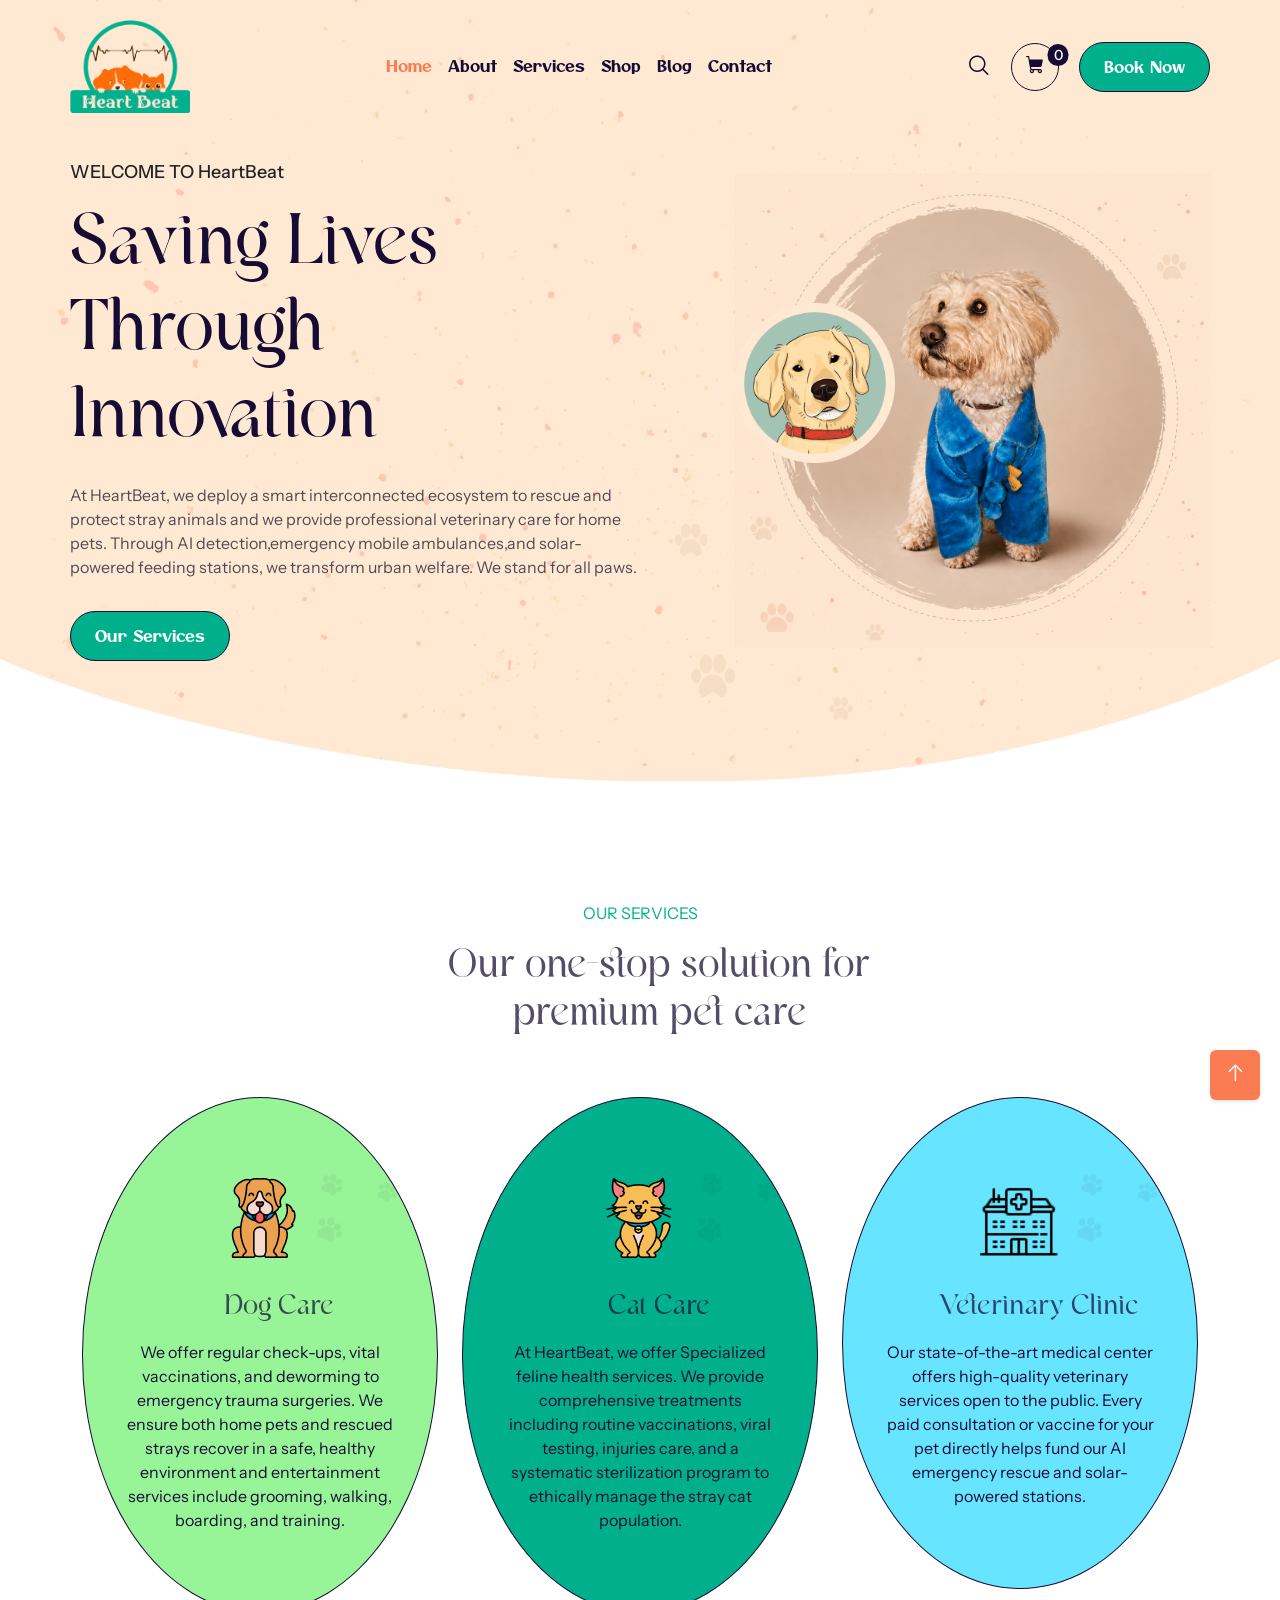
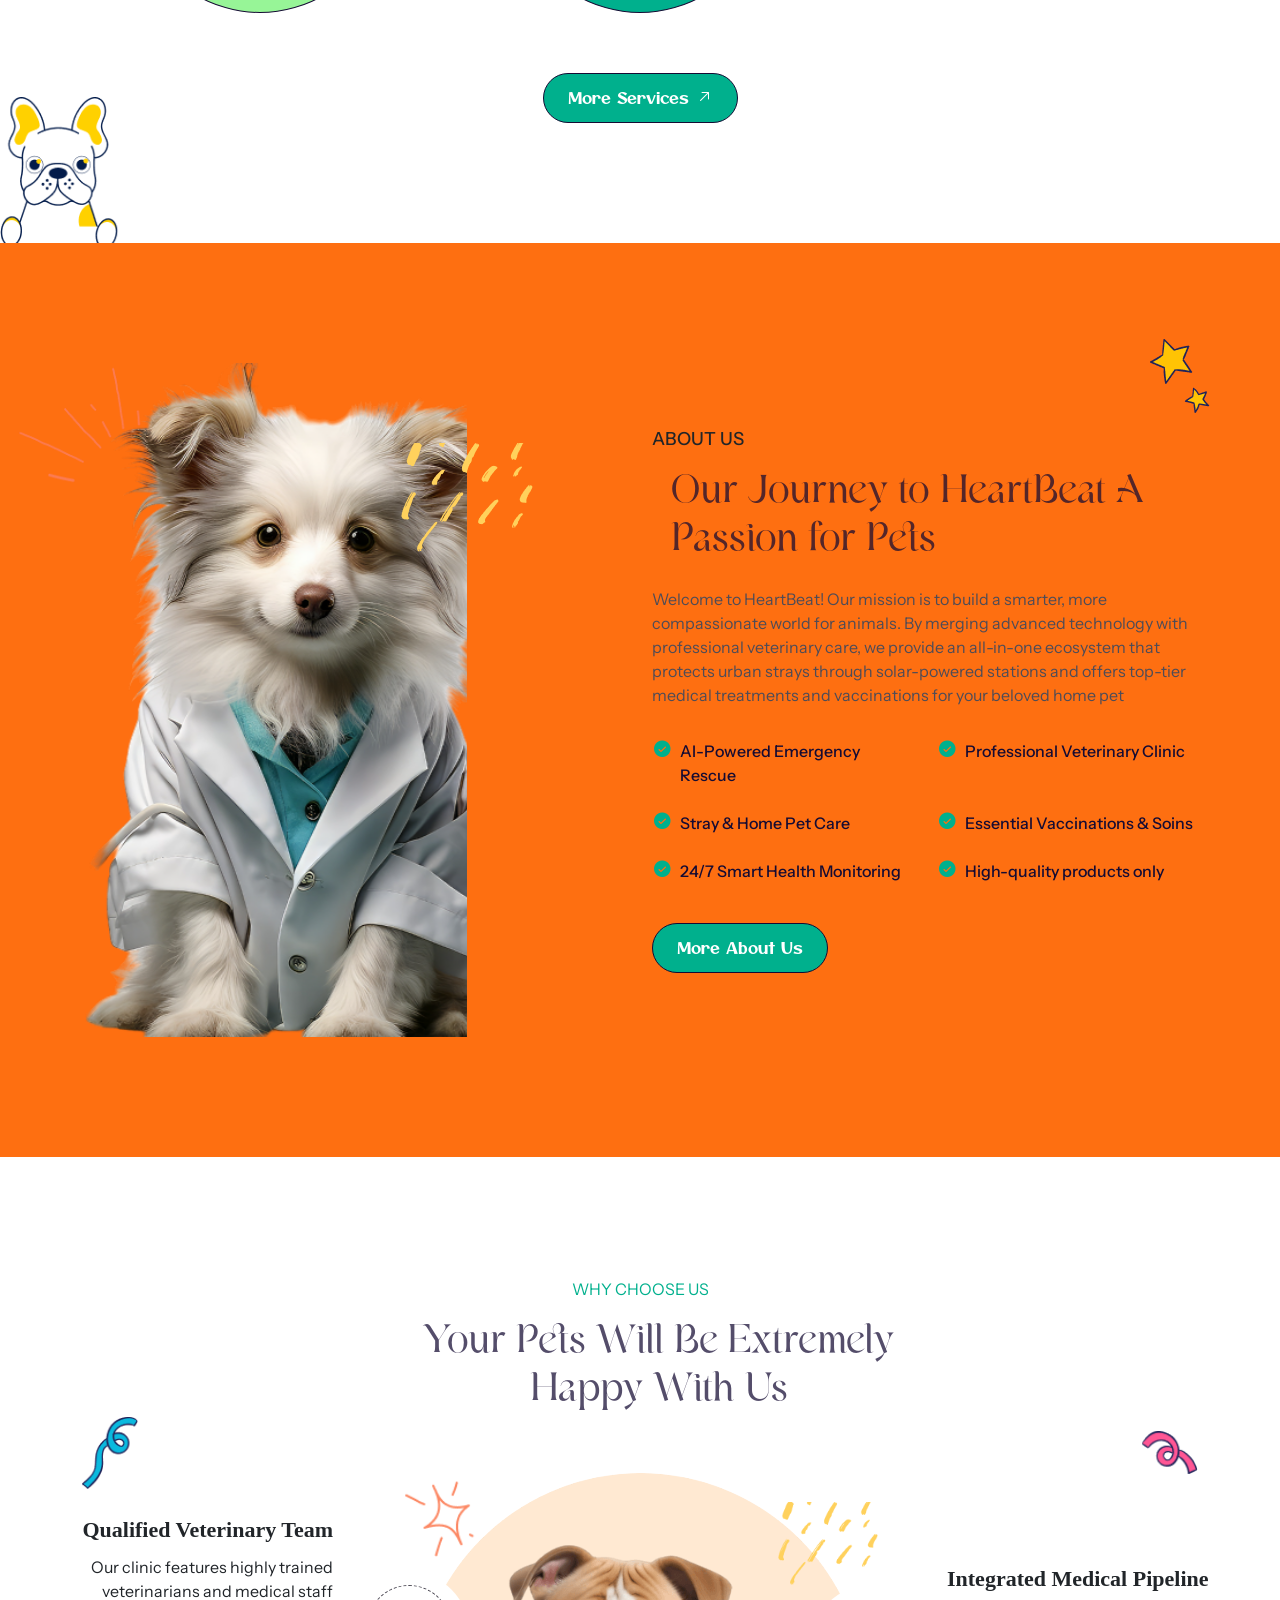
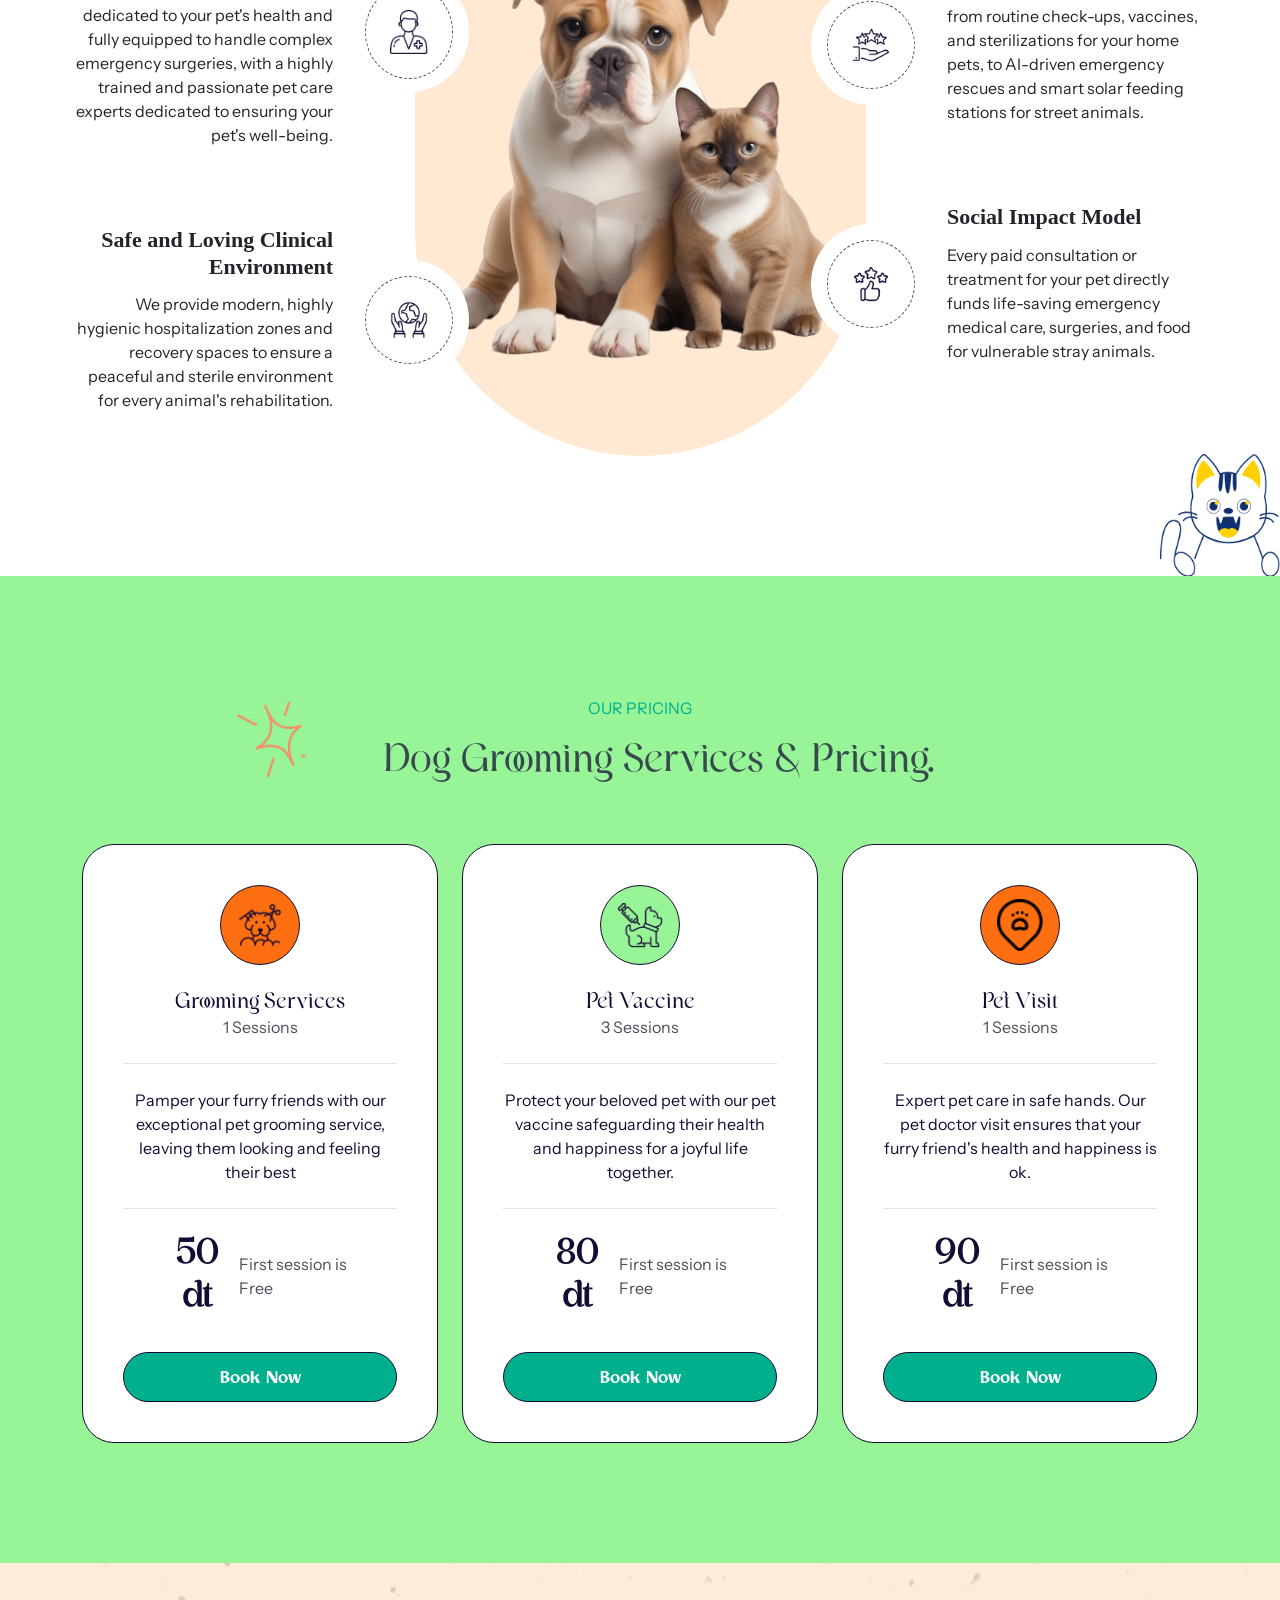
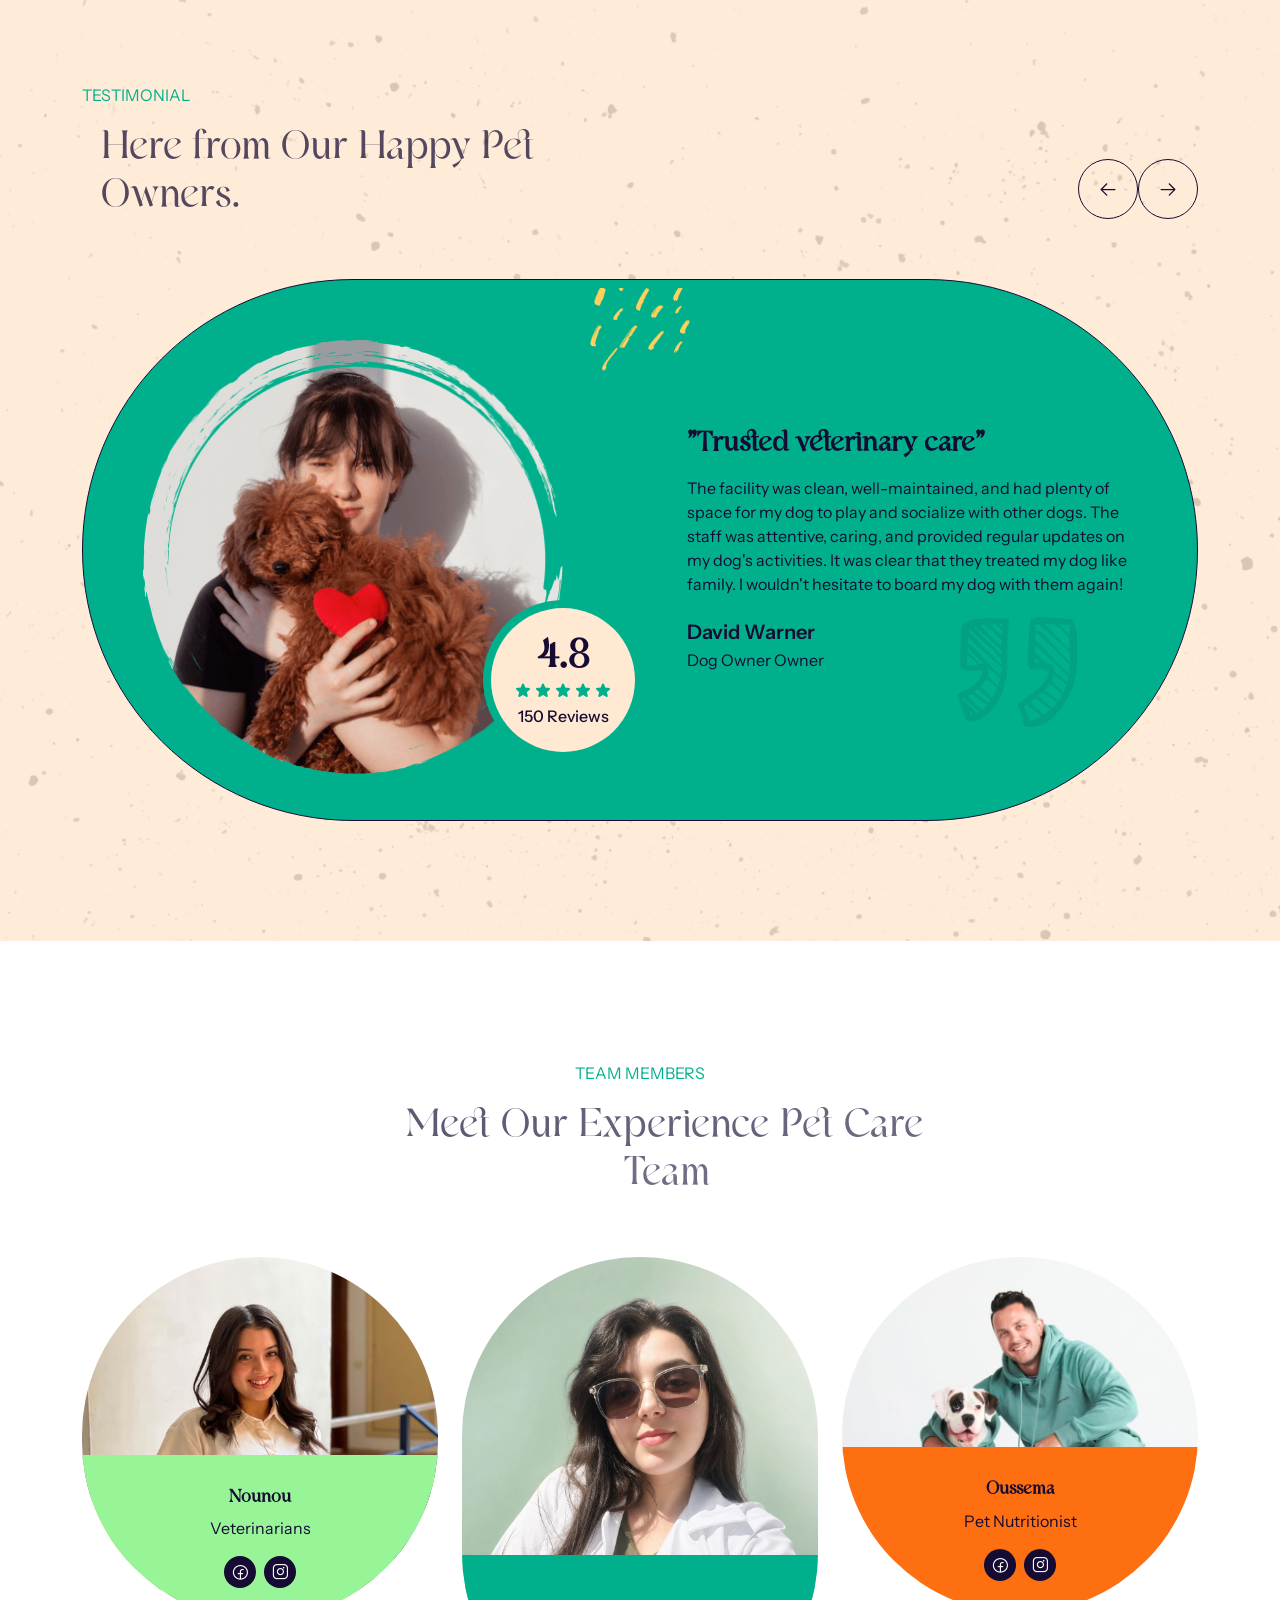
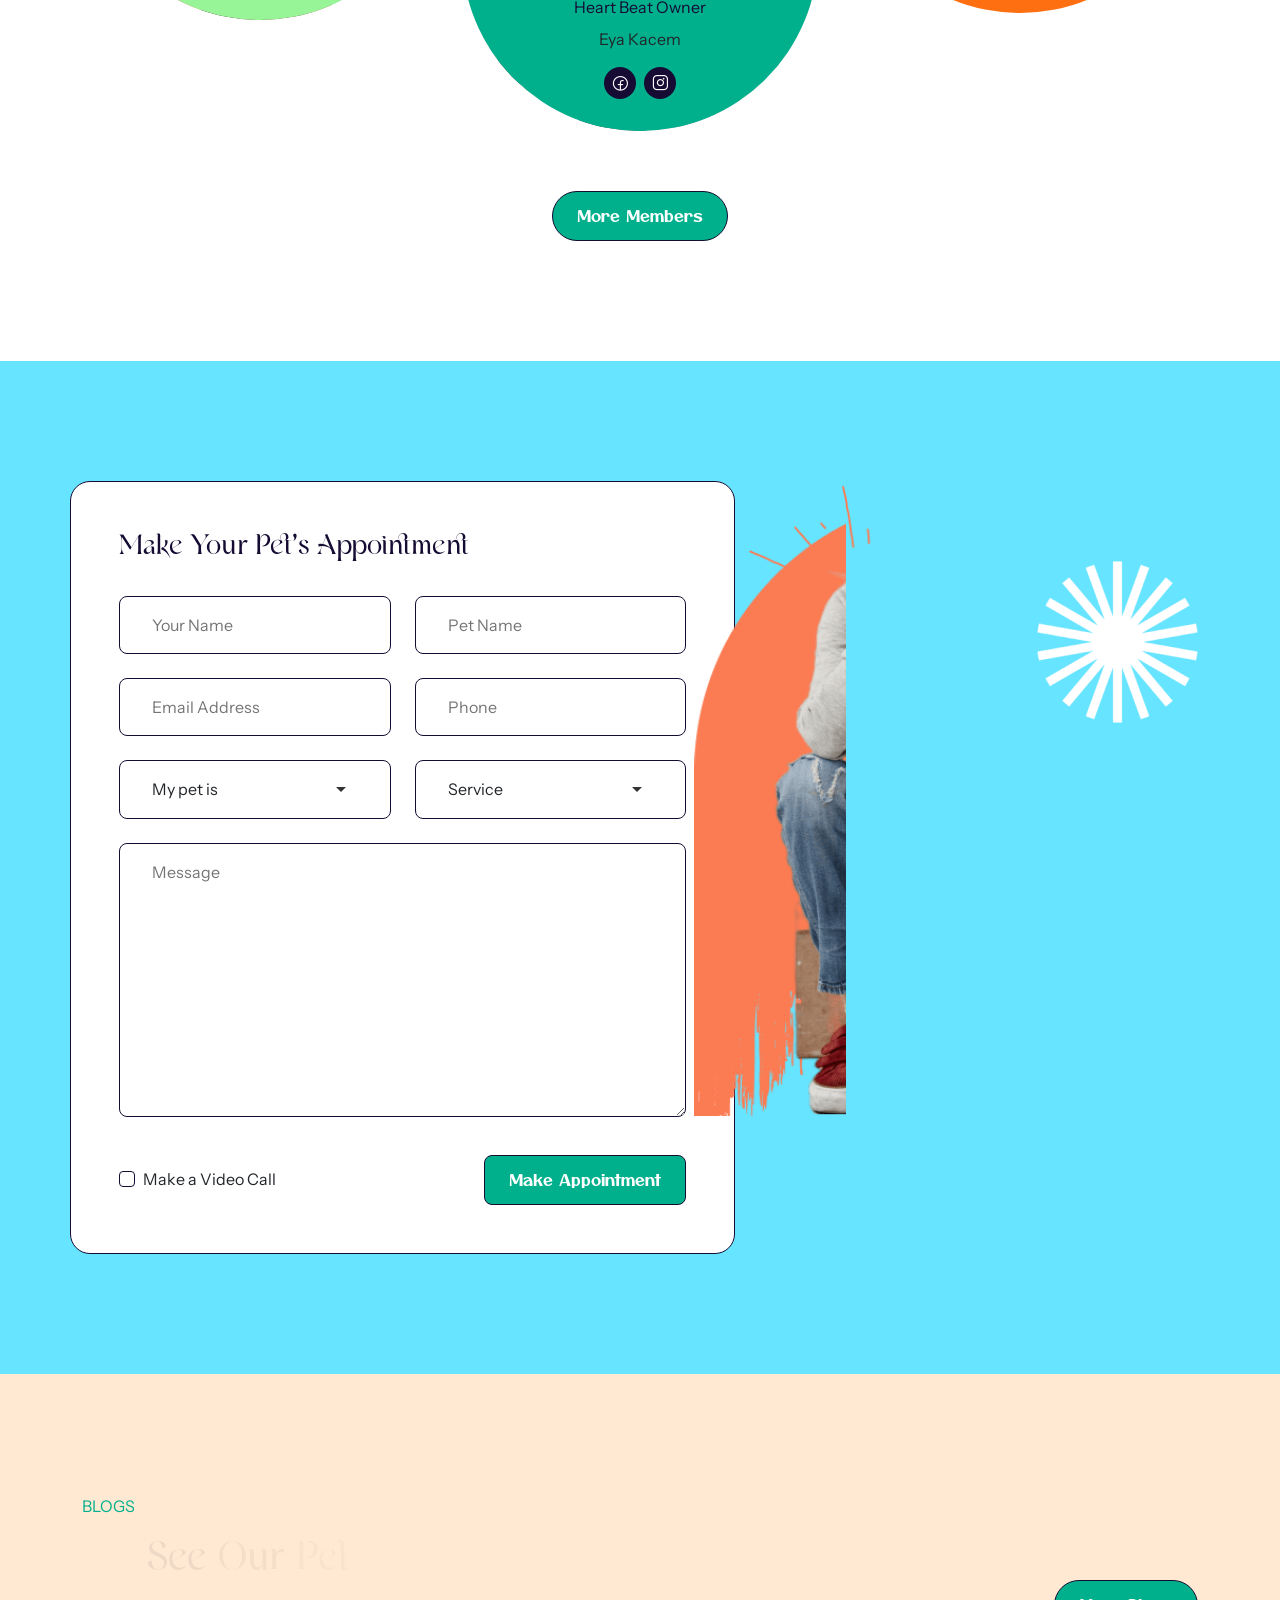
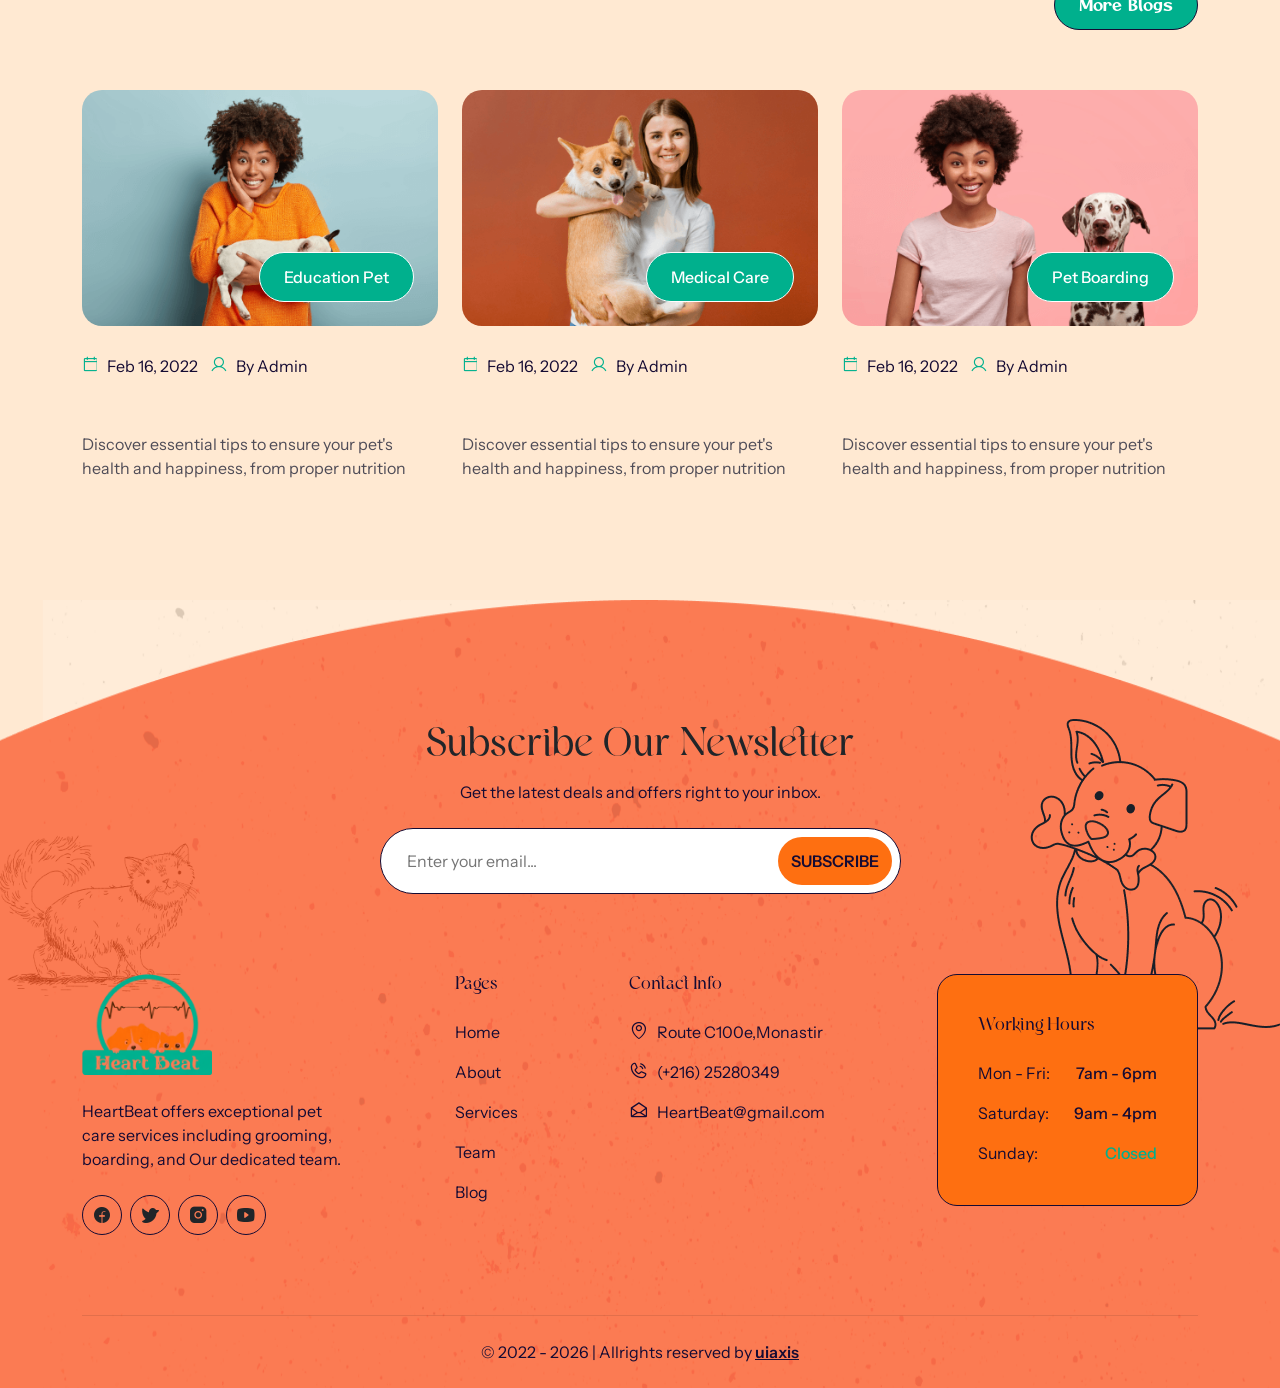
==== commit ce2bb872: "feat: use Royalist font for all headings" ====
--- a/index.html
+++ b/index.html
@@ -153,7 +153,7 @@
         <div class="row justify-content-center mb-lg-15 mb-md-10 mb-8">
           <div class="col-xl-6 col-lg-8 text-center">
             <span class="d-block text-primary text-uppercase mb-lg-4 mb-3">Our Services</span>
-            <h2 class="text-animation-word text-h1 text-center font-otomanopee text-n20 fw-normal">
+            <h2 class="text-animation-word text-h1 text-center font-royalist text-n20 fw-normal">
               Our one-stop solution for premium pet care
             </h2>
           </div>
@@ -169,7 +169,7 @@
                 <img class="w-100" src="assets/images/service-icon-1.png" alt="dog icon">
               </div>
               <a href="service-details.html"
-                class="text-animation-line text-h3 text-n20 font-otomanopee fw-normal mb-4 hover-underline">Dog
+                class="text-animation-line text-h3 text-n20 font-royalist fw-normal mb-4 hover-underline">Dog
                 Care</a>
               <p class="text-n20">
                  We offer regular check-ups, vital vaccinations, 
@@ -189,7 +189,7 @@
                 <img class="w-100" src="assets/images/service-icon-2.png" alt="dog icon">
               </div>
               <a href="service-details.html"
-                class="text-animation-line text-h3 text-n20 font-otomanopee fw-normal mb-4 hover-underline">Cat
+                class="text-animation-line text-h3 text-n20 font-royalist fw-normal mb-4 hover-underline">Cat
                 Care</a>
               <p class="text-n20">
                 At HeartBeat, we offer Specialized feline health services. We provide comprehensive treatments including routine vaccinations,
@@ -207,7 +207,7 @@
                 <img class="w-100" src="assets/images/icons8-hospital-64.png" alt="dog icon">
               </div>
               <a href="service-details.html"
-                class="text-animation-line text-h3 text-n20 font-otomanopee fw-normal mb-4 hover-underline">Veterinary Clinic</a>
+                class="text-animation-line text-h3 text-n20 font-royalist fw-normal mb-4 hover-underline">Veterinary Clinic</a>
               <p class="text-n20">
                 Our state-of-the-art medical center offers high-quality veterinary services open to the public.
               Every paid consultation or vaccine for your pet directly helps fund our AI emergency rescue and solar-powered stations.
@@ -314,7 +314,7 @@
         <div class="row justify-content-center mb-lg-15 mb-md-10 mb-8 position-relative">
           <div class="col-xl-6 col-lg-8 text-center px-lg-0">
             <span class="d-block text-primary text-uppercase mb-lg-4 mb-3">WHY CHOOSE US</span>
-            <h2 class="text-animation-word text-h1 text-center font-otomanopee text-n20 fw-normal">
+            <h2 class="text-animation-word text-h1 text-center font-royalist text-n20 fw-normal">
               Your Pets Will Be Extremely
               Happy With Us
             </h2>
@@ -413,7 +413,7 @@
               <img class="w-100" src="assets/images/bright-star.png" alt="bright start">
             </div>
             <span class="d-block text-primary text-uppercase mb-lg-4 mb-3">OUR PRICING</span>
-            <h2 class="text-animation-word text-h1 text-center font-otomanopee text-n20 fw-normal">
+            <h2 class="text-animation-word text-h1 text-center font-royalist text-n20 fw-normal">
               Dog Grooming Services & Pricing.
             </h2>
           </div>
@@ -424,7 +424,7 @@
               <div class="icon-80px p-lg-4 p-2 mx-auto mb-lg-6 mb-4 border n20-border bg-secondary">
                 <img class="w-100" src="assets/images/pricing-icon-1.png" alt="icon">
               </div>
-              <h4 class="text-n20 font-otomanopee fw-normal">Grooming Services</h4>
+              <h4 class="text-n20 font-royalist fw-normal">Grooming Services</h4>
               <span class="text-n10">1 Sessions</span>
               <span class="d-block border-bottom n100-border1 my-lg-6 my-4"></span>
               <p class="text-center text-n20">
@@ -434,7 +434,7 @@
               <span class="d-block border-bottom n100-border1 my-lg-6 my-4"></span>
               <div
                 class="d-flex align-items-center justify-content-center gap-2 mb-lg-8 mb-md-6 mb-4 px-3xl-16 px-xl-10 px-lg-4">
-                <span class="text-n20 text-h2 font-otomanopee fw-bold">50 dt</span>
+                <span class="text-n20 text-h2 font-royalist fw-bold">50 dt</span>
                 <span class="text-n10 text-start">
                   First session is Free
                 </span>
@@ -447,7 +447,7 @@
               <div class="icon-80px p-lg-4 p-2 mx-auto mb-lg-6 mb-4 border n20-border bg-secondary3">
                 <img class="w-100" src="assets/images/pricing-icon-2.png" alt="icon">
               </div>
-              <h4 class="text-n20 font-otomanopee fw-normal">Pet Vaccine</h4>
+              <h4 class="text-n20 font-royalist fw-normal">Pet Vaccine</h4>
               <span class="text-n10">3 Sessions</span>
               <span class="d-block border-bottom n100-border1 my-lg-6 my-4"></span>
               <p class="text-center text-n20">
@@ -457,7 +457,7 @@
               <span class="d-block border-bottom n100-border1 my-lg-6 my-4"></span>
               <div
                 class="d-flex align-items-center justify-content-center gap-2 mb-lg-8 mb-md-6 mb-4 px-3xl-16 px-xl-10 px-lg-4">
-                <span class="text-n20 text-h2 font-otomanopee fw-bold">80 dt</span>
+                <span class="text-n20 text-h2 font-royalist fw-bold">80 dt</span>
                 <span class="text-n10 text-start">
                   First session is Free
                 </span>
@@ -470,7 +470,7 @@
               <div class="icon-80px p-lg-4 p-2 mx-auto mb-lg-6 mb-4 border n20-border bg-secondary">
                 <img class="w-100" src="assets/images/pricing-icon-3.png" alt="icon">
               </div>
-              <h4 class="text-n20 font-otomanopee fw-normal">Pet Visit</h4>
+              <h4 class="text-n20 font-royalist fw-normal">Pet Visit</h4>
               <span class="text-n10">1 Sessions</span>
               <span class="d-block border-bottom n100-border1 my-lg-6 my-4"></span>
               <p class="text-center text-n20">
@@ -480,7 +480,7 @@
               <span class="d-block border-bottom n100-border1 my-lg-6 my-4"></span>
               <div
                 class="d-flex align-items-center justify-content-center gap-2 mb-lg-8 mb-md-6 mb-4 px-3xl-16 px-xl-10 px-lg-4">
-                <span class="text-n20 text-h2 font-otomanopee fw-bold">90 dt</span>
+                <span class="text-n20 text-h2 font-royalist fw-bold">90 dt</span>
                 <span class="text-n10 text-start">
                   First session is Free
                 </span>
@@ -500,7 +500,7 @@
         <div class="row g-6 align-items-end justify-content-between mb-lg-15 mb-md-10 mb-8">
           <div class="col-lg-6">
             <span class="d-block text-primary text-uppercase mb-lg-4 mb-3">TESTIMONIAL</span>
-            <h2 class="text-animation-word text-h1 font-otomanopee text-n20 fw-normal">
+            <h2 class="text-animation-word text-h1 font-royalist text-n20 fw-normal">
               Here from Our Happy Pet Owners.
             </h2>
           </div>
@@ -680,7 +680,7 @@
         <div class="row justify-content-center mb-lg-15 mb-md-10 mb-8 position-relative">
           <div class="col-lg-6 text-center px-lg-0">
             <span class="d-block text-primary text-uppercase mb-lg-4 mb-3">TEAM MEMBERS</span>
-            <h2 class="text-animation-word text-h1 text-center font-otomanopee text-n20 fw-normal">
+            <h2 class="text-animation-word text-h1 text-center font-royalist text-n20 fw-normal">
               Meet Our Experience Pet Care Team
             </h2>
           </div>
@@ -877,7 +877,7 @@
         <div class="row g-6 align-items-end justify-content-between mb-lg-15 mb-md-10 mb-8">
           <div class="col-lg-6">
             <span class="d-block text-primary text-uppercase mb-lg-4 mb-3">BLOGS</span>
-            <h2 class="text-animation-word text-h1 font-otomanopee text-n20 fw-normal">
+            <h2 class="text-animation-word text-h1 font-royalist text-n20 fw-normal">
               See Our Pet Services News & Blogs
             </h2>
           </div>
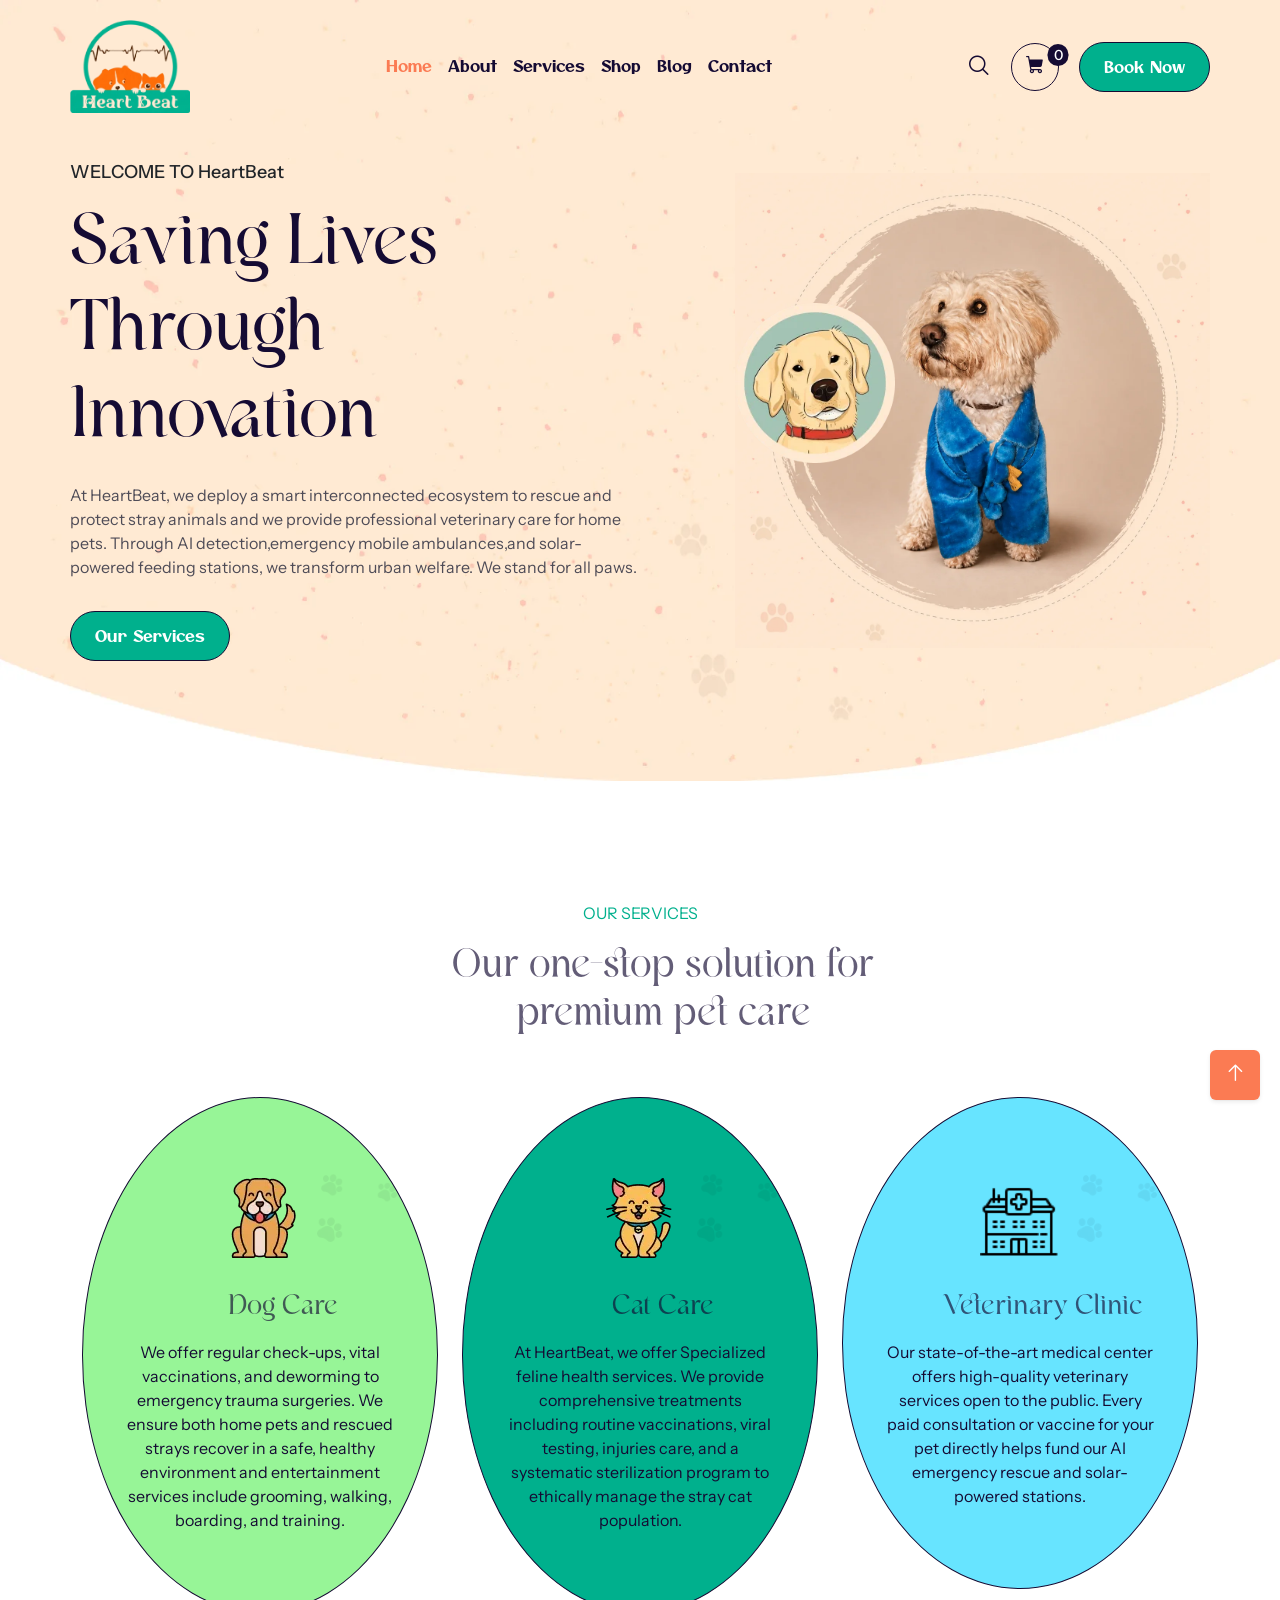
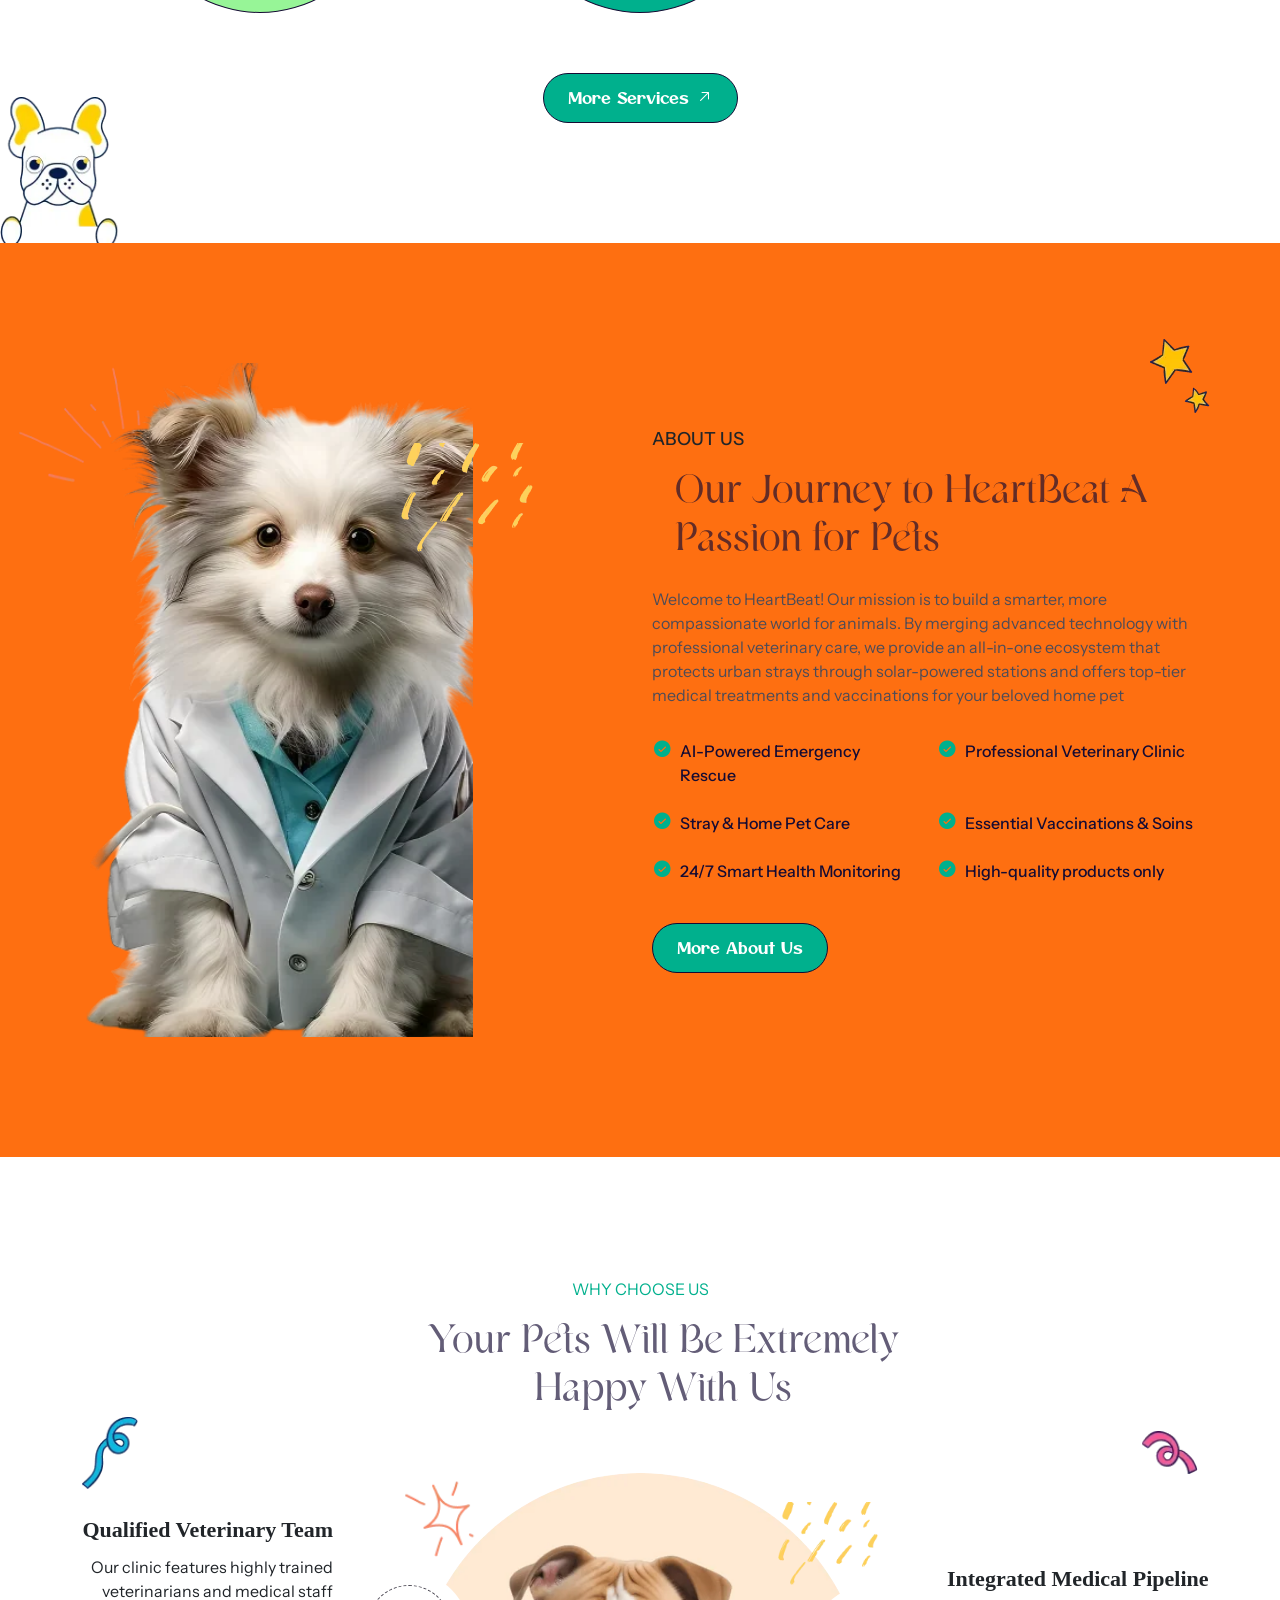
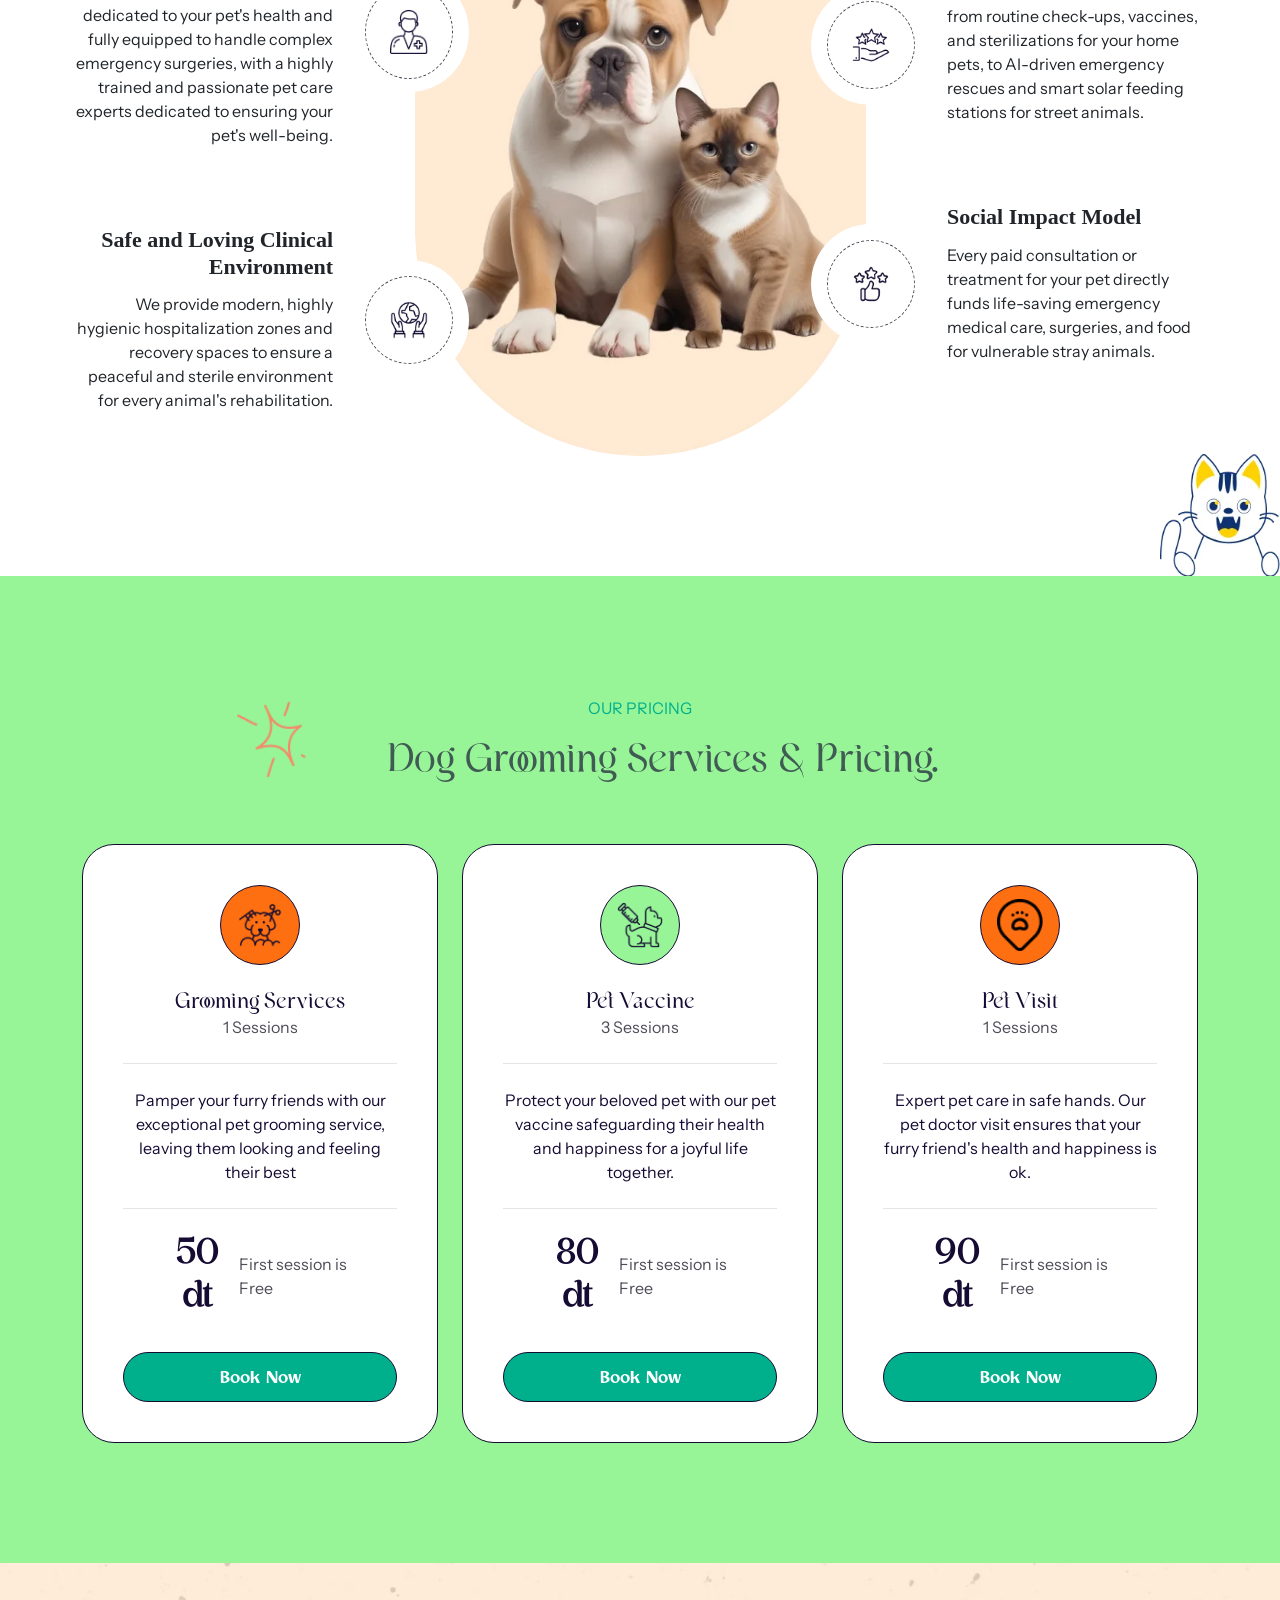
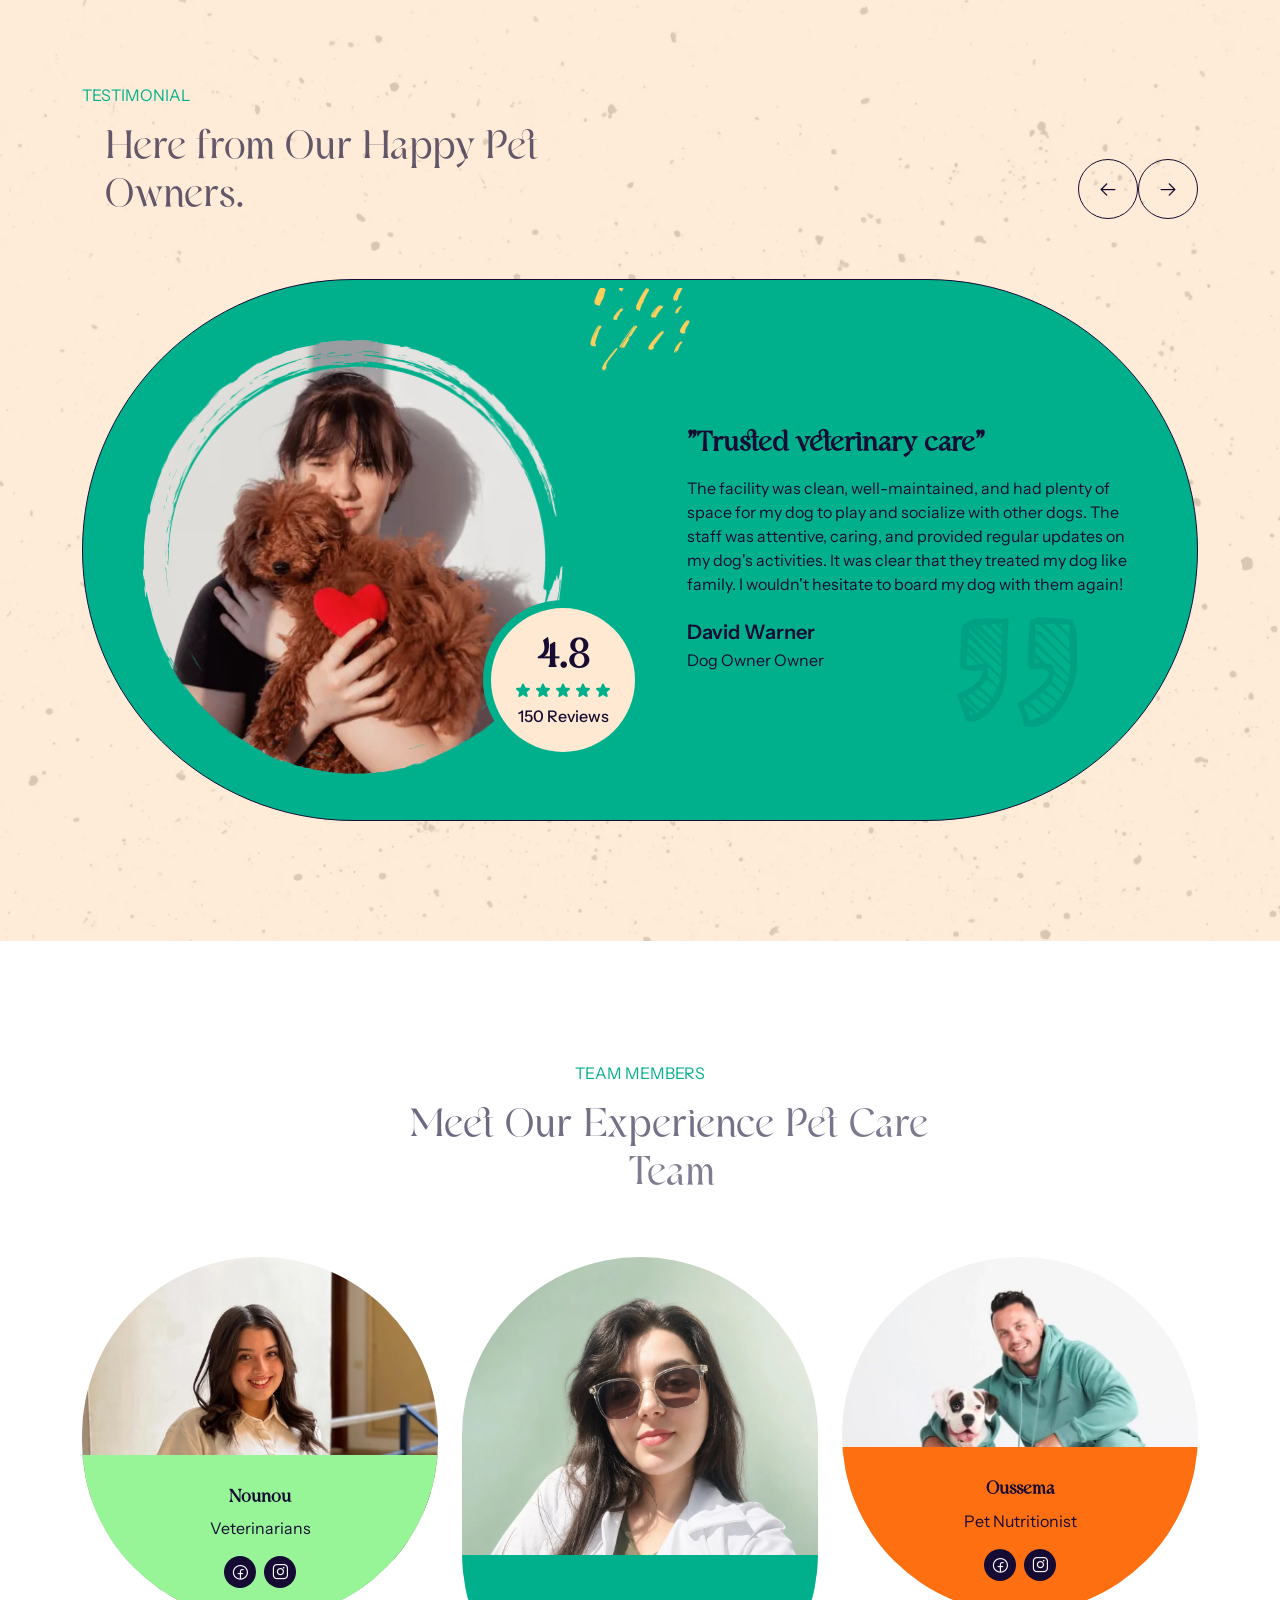
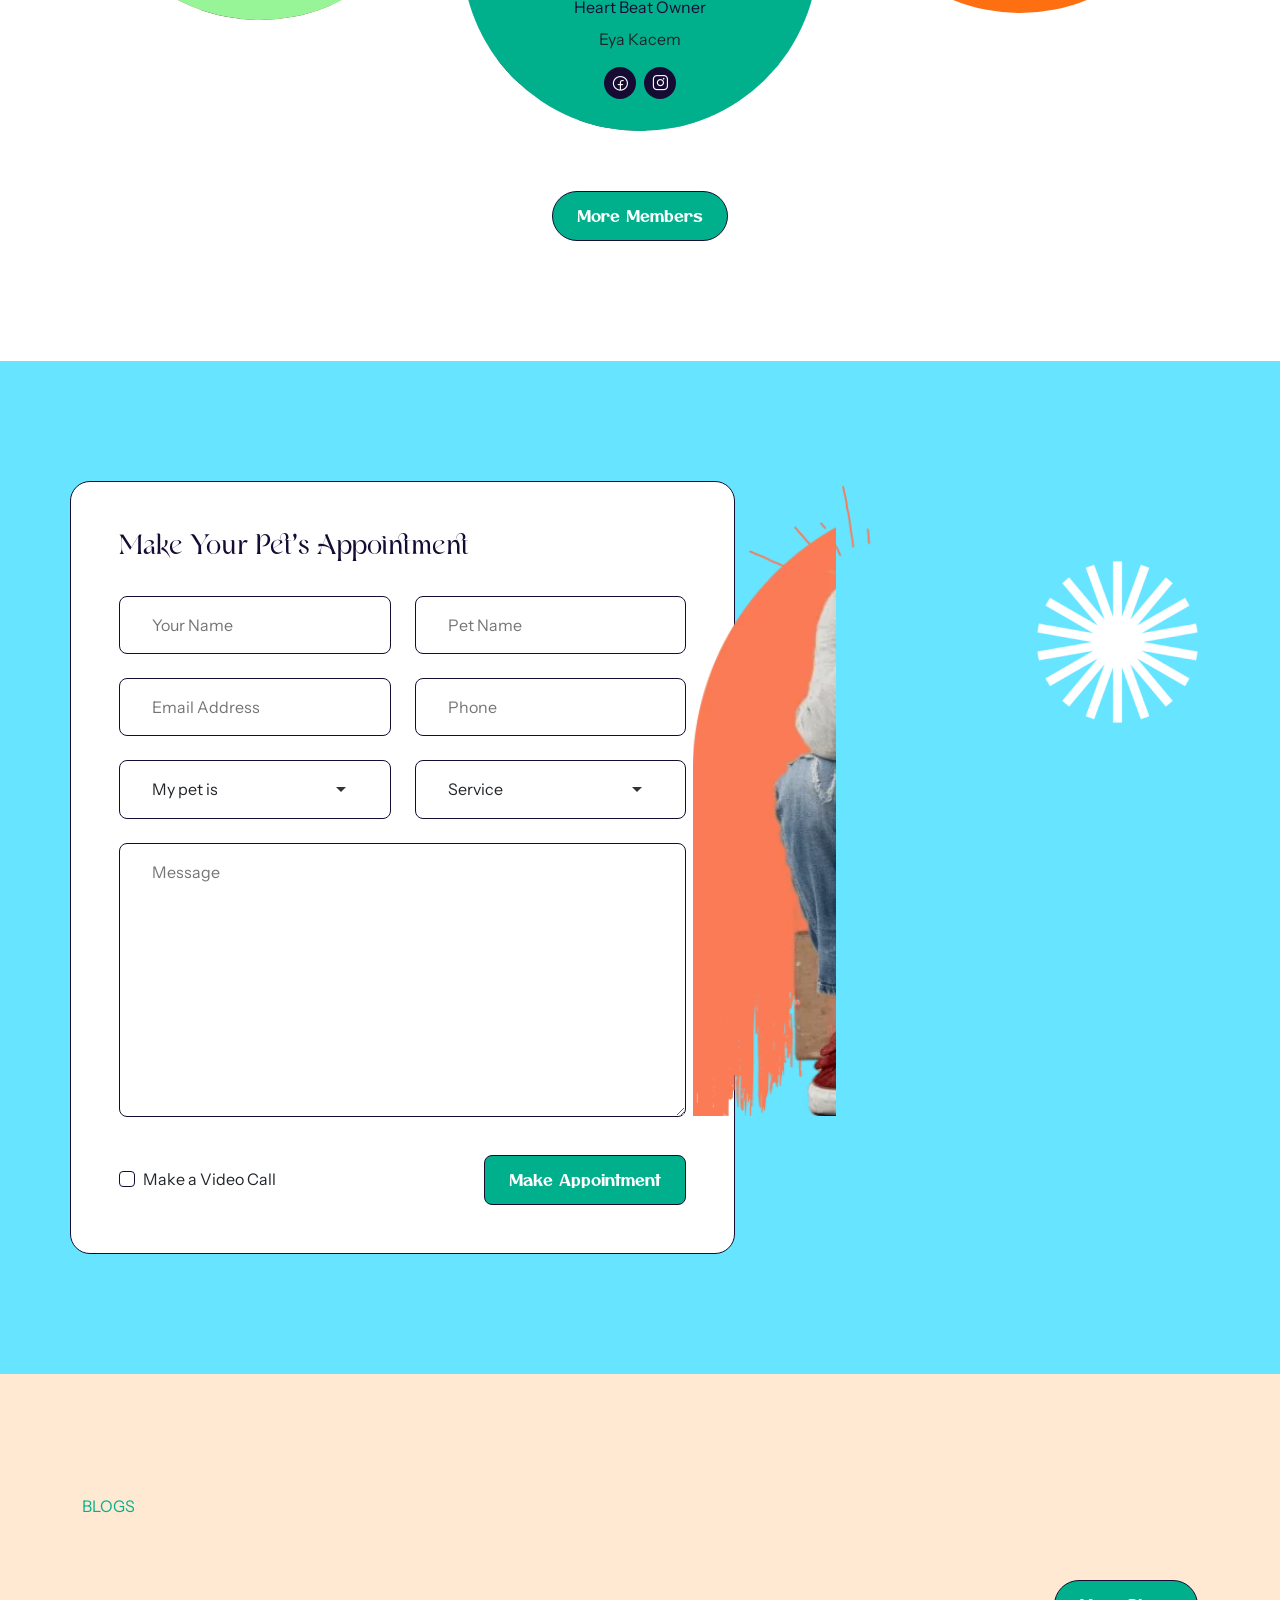
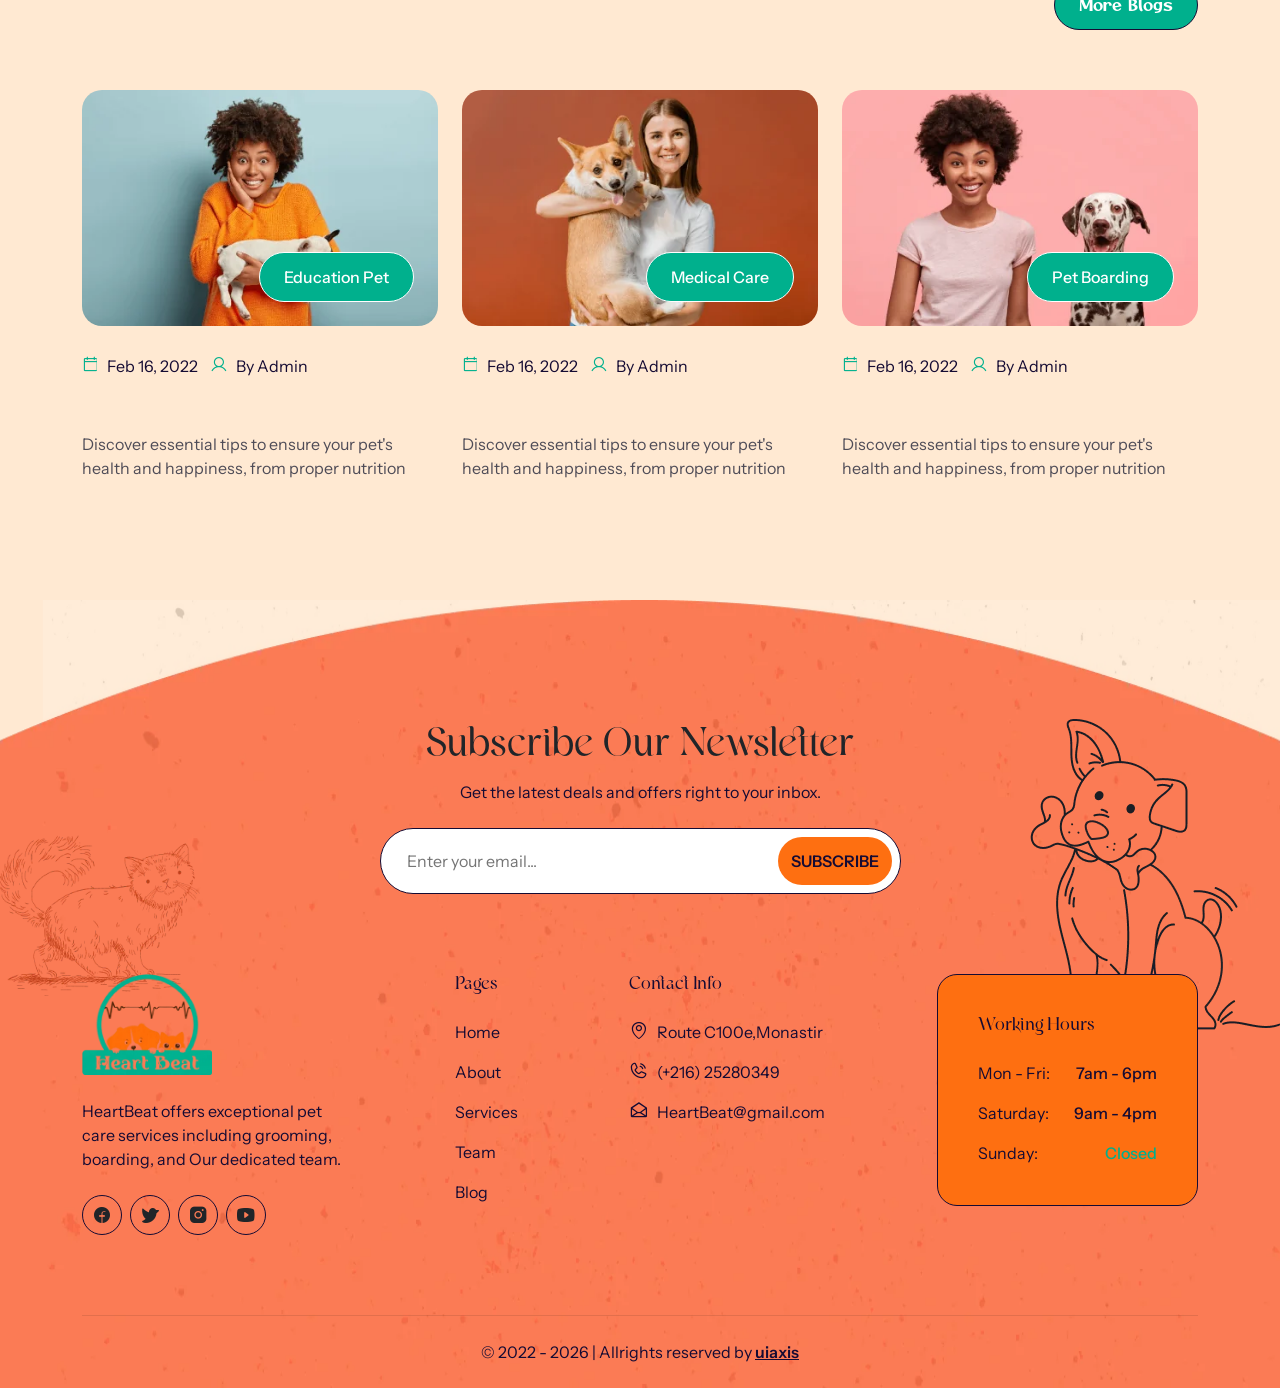
==== commit 0e016039: "perf: convert all images to WebP, reduce size 47MB->3.7MB" ====
--- a/index.html
+++ b/index.html
@@ -10,7 +10,7 @@
   <meta charset="utf-8">
   <meta name="viewport" content="width=device-width, initial-scale=1">
   <title>HeartBeat HTML</title>
-  <link rel="shortcut icon" href="assets/images/favicon.png" type="image/x-icon">
+  <link rel="shortcut icon" href="assets/images/favicon.webp" type="image/x-icon">
 
   <script defer src="assets/js/main.js"></script>
   <link href="assets/css/style.css" rel="stylesheet">
@@ -44,8 +44,8 @@
       <div class="d-flex align-items-center justify-content-between px-lg-0 px-4 py-lg-5 py-3">
         <div class="logo">
           <a href="index.html">
-            <img src="assets/images/logo.png" alt="logo" class="d-none d-lg-block" width="120px">
-            <img src="assets/images/logo.png" alt="logo" class="d-lg-none" width="80px">
+            <img src="assets/images/logo.webp" alt="logo" class="d-none d-lg-block" width="120px">
+            <img src="assets/images/logo.webp" alt="logo" class="d-lg-none" width="80px">
           </a>
         </div>
         <nav class="navbar-area">
@@ -116,7 +116,7 @@
     <!-- hero section start -->
     <section class="hero-section pt-120 pb-120">
       <div class="bg-banner position-absolute top-0 start-0 w-100 h-100 z-n1">
-        <img class="w-100 h-100" src="assets/images/hero-bg.png" alt="bg banner">
+        <img class="w-100 h-100" src="assets/images/hero-bg.webp" alt="bg banner">
       </div>
       <div class="container mt-10">
         <div class="row g-6 justify-content-between align-items-center">
@@ -136,9 +136,9 @@
           </div>
           <div class="col-lg-5 px-lg-0">
             <div class="hero-banner position-relative reveal-left overflow-visible">
-              <img src="assets/images/58b8ce1b-3e9b-4217-b807-c120c6c18062.png" alt="hero image">
+              <img src="assets/images/58b8ce1b-3e9b-4217-b807-c120c6c18062.webp" alt="hero image">
               <div class="hero-thumb banner-element elementBottom rotateLeft position-absolute start-0">
-                <img class="w-100" src="assets/images/hero-thumb.png" alt="hero thumb">
+                <img class="w-100" src="assets/images/hero-thumb.webp" alt="hero thumb">
               </div>
             </div>
           </div>
@@ -163,10 +163,10 @@
             <div
               class="service-card position-relative text-center py-xl-20 py-lg-15 py-sm-12 py-18 px-xl-10 px-sm-8 px-10 border n20-border radius-circle bg-secondary3 overflow-hidden">
               <div class="dog-paws position-absolute end-0 top-0 me-10 mt-10">
-                <img class="w-100" src="assets/images/dog-paws.png" alt="">
+                <img class="w-100" src="assets/images/dog-paws.webp" alt="">
               </div>
               <div class="icon-80px mx-auto radius-0 mb-lg-8 mb-6">
-                <img class="w-100" src="assets/images/service-icon-1.png" alt="dog icon">
+                <img class="w-100" src="assets/images/service-icon-1.webp" alt="dog icon">
               </div>
               <a href="service-details.html"
                 class="text-animation-line text-h3 text-n20 font-royalist fw-normal mb-4 hover-underline">Dog
@@ -183,10 +183,10 @@
             <div
               class="service-card position-relative text-center py-xl-20 py-lg-15 py-sm-12 py-18 px-xl-10 px-sm-8 px-10 border n20-border radius-circle bg-primary overflow-hidden">
               <div class="dog-paws position-absolute end-0 top-0 me-10 mt-10">
-                <img class="w-100" src="assets/images/dog-paws.png" alt="">
+                <img class="w-100" src="assets/images/dog-paws.webp" alt="">
               </div>
               <div class="icon-80px mx-auto radius-0 mb-lg-8 mb-6">
-                <img class="w-100" src="assets/images/service-icon-2.png" alt="dog icon">
+                <img class="w-100" src="assets/images/service-icon-2.webp" alt="dog icon">
               </div>
               <a href="service-details.html"
                 class="text-animation-line text-h3 text-n20 font-royalist fw-normal mb-4 hover-underline">Cat
@@ -201,10 +201,10 @@
             <div
               class="service-card position-relative text-center py-xl-20 py-lg-15 py-sm-12 py-18 px-xl-10 px-sm-8 px-10 border n20-border radius-circle bg-secondary2 overflow-hidden">
               <div class="dog-paws position-absolute end-0 top-0 me-10 mt-10">
-                <img class="w-100" src="assets/images/dog-paws.png" alt="dog icon">
+                <img class="w-100" src="assets/images/dog-paws.webp" alt="dog icon">
               </div>
               <div class="icon-80px mx-auto radius-0 mb-lg-8 mb-6">
-                <img class="w-100" src="assets/images/icons8-hospital-64.png" alt="dog icon">
+                <img class="w-100" src="assets/images/icons8-hospital-64.webp" alt="dog icon">
               </div>
               <a href="service-details.html"
                 class="text-animation-line text-h3 text-n20 font-royalist fw-normal mb-4 hover-underline">Veterinary Clinic</a>
@@ -222,7 +222,7 @@
           </a>
         </div>
         <div class="vector-white banner-element elementLeft position-absolute bottom-0 z-n1">
-          <img class="w-100" src="assets/images/dog-vector-white.png" alt="dog vector">
+          <img class="w-100" src="assets/images/dog-vector-white.webp" alt="dog vector">
         </div>
       </div>
     </section>
@@ -232,20 +232,20 @@
     <section class="about-us-section pt-120 pb-120 bg-secondary">
       <div class="container position-relative">
         <div class="two-star position-absolute top-0 right-xxl-n10 right-0">
-          <img class="w-100" src="assets/images/two-star.png" alt="two star">
+          <img class="w-100" src="assets/images/two-star.webp" alt="two star">
         </div>
         <div class="row g-6 justify-content-between align-items-center">
           <div class="col-lg-5 order-last order-lg-first">
             <div class="position-relative">
               <div class="sun-vector position-absolute top-0 start-0 translate-middle-x">
-                <img class="w-100" src="assets/images/sun-vector.png" alt="vector">
+                <img class="w-100" src="assets/images/sun-vector.webp" alt="vector">
               </div>
               <div class="about-us-banner position-relative">
                 <div class="position-absolute top-0 end-0 mt-20 z-1">
-                  <img class="w-100" src="assets/images/rain-drop.png" alt="rain drop">
+                  <img class="w-100" src="assets/images/rain-drop.webp" alt="rain drop">
                 </div>
                 <div class="reveal-left">
-                  <img class="w-100 h-100" src="assets/images/about-section-banner.png" alt="hero banner">
+                  <img class="w-100 h-100" src="assets/images/about-section-banner.webp" alt="hero banner">
                 </div>
               </div>
             </div>
@@ -320,10 +320,10 @@
             </h2>
           </div>
           <div class="icon-80px position-absolute start-0 top-100">
-            <img class="w-100" src="assets/images/spiral-1.png" alt="spiral shape">
+            <img class="w-100" src="assets/images/spiral-1.webp" alt="spiral shape">
           </div>
           <div class="icon-80px position-absolute end-0 top-100">
-            <img class="w-100" src="assets/images/spiral-2.png" alt="spiral shape">
+            <img class="w-100" src="assets/images/spiral-2.webp" alt="spiral shape">
           </div>
         </div>
 
@@ -339,7 +339,7 @@
                 </div>
                 <div class="img-area box-style box-primary p-lg-4 p-2">
                   <span class="icon-area d-block p-lg-6 p-md-4 p-2 radius-circle">
-                    <img class="transition w-100" src="assets/images/choose-us-icon-1.png" alt="Icon">
+                    <img class="transition w-100" src="assets/images/choose-us-icon-1.webp" alt="Icon">
                   </span>
                 </div>
               </div>
@@ -350,7 +350,7 @@
                 </div>
                 <div class="img-area box-style box-primary p-lg-4 p-2">
                   <span class="icon-area d-block p-lg-6 p-md-4 p-2 radius-circle">
-                    <img class="transition w-100" src="assets/images/choose-us-icon-2.png" alt="Icon">
+                    <img class="transition w-100" src="assets/images/choose-us-icon-2.webp" alt="Icon">
                   </span>
                 </div>
               </div>
@@ -358,13 +358,13 @@
           </div>
           <div class="col-md-5 col-sm-12 position-relative z-n1">
             <div class="icon-80px position-absolute top-0 start-0 d-none d-lg-block">
-              <img class="w-100" src="assets/images/bright-star.png" alt="bright start">
+              <img class="w-100" src="assets/images/bright-star.webp" alt="bright start">
             </div>
             <div class="icon-100px position-absolute top-5 end-0 d-none d-lg-block">
-              <img class="w-100" src="assets/images/rain-drop.png" alt="bright start">
+              <img class="w-100" src="assets/images/rain-drop.webp" alt="bright start">
             </div>
             <div class="choose-us-area cus-z-1 d-none d-md-block">
-              <img src="assets/images/why-choose-us-banner.png" class="w-100 rounded-pill" alt="Icon">
+              <img src="assets/images/why-choose-us-banner.webp" class="w-100 rounded-pill" alt="Icon">
             </div>
           </div>
           <div class="col-md-3 d-center">
@@ -377,7 +377,7 @@
                 </div>
                 <div class="img-area box-style box-primary p-lg-4 p-2">
                   <span class="icon-area d-block p-lg-6 p-md-4 p-2 radius-circle">
-                    <img class="transition w-100" src="assets/images/choose-us-icon-3.png" alt="Icon">
+                    <img class="transition w-100" src="assets/images/choose-us-icon-3.webp" alt="Icon">
                   </span>
                 </div>
               </div>
@@ -389,7 +389,7 @@
                 </div>
                 <div class="img-area box-style box-primary p-lg-4 p-2">
                   <span class="icon-area d-block p-lg-6 p-md-4 p-2 radius-circle">
-                    <img class="transition w-100" src="assets/images/choose-us-icon-4.png" alt="Icon">
+                    <img class="transition w-100" src="assets/images/choose-us-icon-4.webp" alt="Icon">
                   </span>
                 </div>
               </div>
@@ -397,7 +397,7 @@
           </div>
         </div>
         <div class="vector-white banner-element elementRight position-absolute bottom-0 z-n1 d-none d-md-block">
-          <img class="w-100" src="assets/images/cat-vector.png" alt="dog vector">
+          <img class="w-100" src="assets/images/cat-vector.webp" alt="dog vector">
         </div>
       </div>
     </section>
@@ -410,7 +410,7 @@
         <div class="row justify-content-center mb-lg-15 mb-md-10 mb-8 position-relative">
           <div class="col-xl-6 col-lg-8 text-center px-lg-0 position-relative">
             <div class="icon-80px position-absolute top-0 end-100 translate-middle-x">
-              <img class="w-100" src="assets/images/bright-star.png" alt="bright start">
+              <img class="w-100" src="assets/images/bright-star.webp" alt="bright start">
             </div>
             <span class="d-block text-primary text-uppercase mb-lg-4 mb-3">OUR PRICING</span>
             <h2 class="text-animation-word text-h1 text-center font-royalist text-n20 fw-normal">
@@ -422,7 +422,7 @@
           <div class="col-lg-4 col-md-6 col-xs-10">
             <div class="price-card p-xl-10 p-md-8 p-6 bg-white border n20-border text-center radius-32">
               <div class="icon-80px p-lg-4 p-2 mx-auto mb-lg-6 mb-4 border n20-border bg-secondary">
-                <img class="w-100" src="assets/images/pricing-icon-1.png" alt="icon">
+                <img class="w-100" src="assets/images/pricing-icon-1.webp" alt="icon">
               </div>
               <h4 class="text-n20 font-royalist fw-normal">Grooming Services</h4>
               <span class="text-n10">1 Sessions</span>
@@ -445,7 +445,7 @@
           <div class="col-lg-4 col-md-6 col-xs-10">
             <div class="price-card p-xl-10 p-md-8 p-6 bg-white border n20-border text-center radius-32">
               <div class="icon-80px p-lg-4 p-2 mx-auto mb-lg-6 mb-4 border n20-border bg-secondary3">
-                <img class="w-100" src="assets/images/pricing-icon-2.png" alt="icon">
+                <img class="w-100" src="assets/images/pricing-icon-2.webp" alt="icon">
               </div>
               <h4 class="text-n20 font-royalist fw-normal">Pet Vaccine</h4>
               <span class="text-n10">3 Sessions</span>
@@ -468,7 +468,7 @@
           <div class="col-lg-4 col-md-6 col-xs-10">
             <div class="price-card p-xl-10 p-md-8 p-6 bg-white border n20-border text-center radius-32">
               <div class="icon-80px p-lg-4 p-2 mx-auto mb-lg-6 mb-4 border n20-border bg-secondary">
-                <img class="w-100" src="assets/images/pricing-icon-3.png" alt="icon">
+                <img class="w-100" src="assets/images/pricing-icon-3.webp" alt="icon">
               </div>
               <h4 class="text-n20 font-royalist fw-normal">Pet Visit</h4>
               <span class="text-n10">1 Sessions</span>
@@ -523,12 +523,12 @@
               <div
                 class="testimonial-swiper-card d-md-flex d-grid align-items-center justify-content-between gap-md-20 gap-10 p-xl-15 p-lg-10 p-md-8 p-6 bg-primary border n20-border radius-lg-pill radius-42 position-relative overflow-hidden">
                 <div class="rain-drop icon-120px radius-unset position-absolute start-50 top-0 translate-middle-x">
-                  <img class="w-100" src="assets/images/rain-drop.png" alt="rain-drop">
+                  <img class="w-100" src="assets/images/rain-drop.webp" alt="rain-drop">
                 </div>
 
                 <div class="owner-area position-relative">
                   <div class="img-area mx-auto">
-                    <img class="w-100" src="assets/images/testimonial-owner-1.png" alt="testimonial owner">
+                    <img class="w-100" src="assets/images/testimonial-owner-1.webp" alt="testimonial owner">
                   </div>
                   <div
                     class="rating-area p-2 bg-primary position-absolute left-md-100 left-75 bottom-0 translate-middle-x">
@@ -549,7 +549,7 @@
                 </div>
                 <div class="msg-area d-grid gap-lg-6 gap-4 position-relative">
                   <div class="quote-icon position-absolute end-0 top-100 translate-middle">
-                    <img class="w-100" src="assets/images/quote-icon.png" alt="quote icon">
+                    <img class="w-100" src="assets/images/quote-icon.webp" alt="quote icon">
                   </div>
                   <div class="d-grid gap-lg-4 gap-2">
                     <span class="text-h3 text-n20">"Trusted veterinary care"</span>
@@ -573,12 +573,12 @@
               <div
                 class="testimonial-swiper-card d-md-flex d-grid align-items-center justify-content-between gap-md-20 gap-10 p-xl-15 p-lg-10 p-md-8 p-6 bg-secondary border n20-border radius-lg-pill radius-42 position-relative overflow-hidden">
                 <div class="rain-drop icon-120px radius-unset position-absolute start-50 top-0 translate-middle-x">
-                  <img class="w-100" src="assets/images/rain-drop.png" alt="rain-drop">
+                  <img class="w-100" src="assets/images/rain-drop.webp" alt="rain-drop">
                 </div>
 
                 <div class="owner-area position-relative">
                   <div class="img-area mx-auto">
-                    <img class="w-100" src="assets/images/testimonial-owner-2.png" alt="testimonial owner">
+                    <img class="w-100" src="assets/images/testimonial-owner-2.webp" alt="testimonial owner">
                   </div>
                   <div
                     class="rating-area p-2 bg-primary position-absolute left-md-100 left-75 bottom-0 translate-middle-x">
@@ -599,7 +599,7 @@
                 </div>
                 <div class="msg-area d-grid gap-lg-6 gap-4 position-relative">
                   <div class="quote-icon position-absolute end-0 top-100 translate-middle">
-                    <img class="w-100" src="assets/images/quote-icon.png" alt="quote icon">
+                    <img class="w-100" src="assets/images/quote-icon.webp" alt="quote icon">
                   </div>
                   <div class="d-grid gap-lg-4 gap-2">
                     <span class="text-h3 text-n20">"A passionate team for pets"</span>
@@ -622,12 +622,12 @@
               <div
                 class="testimonial-swiper-card d-md-flex d-grid align-items-center justify-content-between gap-md-20 gap-10 p-xl-15 p-lg-10 p-md-8 p-6 bg-secondary3 border n20-border radius-lg-pill radius-42 position-relative overflow-hidden">
                 <div class="rain-drop icon-120px radius-unset position-absolute start-50 top-0 translate-middle-x">
-                  <img class="w-100" src="assets/images/rain-drop.png" alt="rain-drop">
+                  <img class="w-100" src="assets/images/rain-drop.webp" alt="rain-drop">
                 </div>
 
                 <div class="owner-area position-relative">
                   <div class="img-area mx-auto">
-                    <img class="w-100" src="assets/images/testimonial-owner-3.png" alt="testimonial owner">
+                    <img class="w-100" src="assets/images/testimonial-owner-3.webp" alt="testimonial owner">
                   </div>
                   <div
                     class="rating-area p-2 bg-primary position-absolute left-md-100 left-75 bottom-0 translate-middle-x">
@@ -648,7 +648,7 @@
                 </div>
                 <div class="msg-area d-grid gap-lg-6 gap-4 position-relative">
                   <div class="quote-icon position-absolute end-0 top-100 translate-middle">
-                    <img class="w-100" src="assets/images/quote-icon.png" alt="quote icon">
+                    <img class="w-100" src="assets/images/quote-icon.webp" alt="quote icon">
                   </div>
                   <div class="d-grid gap-lg-4 gap-2">
                     <span class="text-h3 text-n20">"Exceptional experiences"</span>
@@ -690,10 +690,10 @@
             <div class="team-card radius-pill position-relative overflow-hidden">
               <a href="team-details.html" class="team-member-img shake-animation d-block">
                 <div class="shake-thumb">
-                  <img src="assets/images/nour.png" alt="team member" class="w-100" />
+                  <img src="assets/images/nour.webp" alt="team member" class="w-100" />
                 </div>
                 <div class="shake-thumb">
-                  <img src="assets/images/nounou.png" alt="team member" class="w-100" />
+                  <img src="assets/images/nounou.webp" alt="team member" class="w-100" />
                 </div>
               </a>
               <div
@@ -718,10 +718,10 @@
 
               <a href="team-details.html" class="team-member-img shake-animation d-block">
                 <div class="shake-thumb">
-                  <img src="assets/images/rocki - Copie - Copie.png" alt="team member" class="w-100" />
+                  <img src="assets/images/rocki - Copie - Copie.webp" alt="team member" class="w-100" />
                 </div>
                 <div class="shake-thumb">
-                  <img src="assets/images/mee - Copie - Copie.png" alt="team member" class="w-100" />
+                  <img src="assets/images/mee - Copie - Copie.webp" alt="team member" class="w-100" />
                 </div>
               </a>
               <div
@@ -745,10 +745,10 @@
             <div class="team-card radius-pill position-relative overflow-hidden">
               <a href="team-details.html" class="team-member-img shake-animation d-block">
                 <div class="shake-thumb">
-                  <img src="assets/images/Dog Clothes.jpg" alt="team member" class="w-100" />
+                  <img src="assets/images/Dog Clothes.webp" alt="team member" class="w-100" />
                 </div>
                 <div class="shake-thumb">
-                  <img src="assets/images/Pull à Capuche Essentiel - Sarcelle.jpg" alt="team member" class="w-100" />
+                  <img src="assets/images/Pull à Capuche Essentiel - Sarcelle.webp" alt="team member" class="w-100" />
                 </div>
               </a>
               <div
@@ -854,14 +854,14 @@
           <div class="col-lg-5">
             <div class="position-relative">
               <div class="sun-vector position-absolute top-0 start-0">
-                <img class="w-100" src="assets/images/sun-vector.png" alt="vector">
+                <img class="w-100" src="assets/images/sun-vector.webp" alt="vector">
               </div>
               <div class="about-us-banner position-relative">
                 <div class="circle-stripes position-absolute top-0 end-0 mt-20 z-1">
-                  <img class="w-100 rotate" src="assets/images/circle-stripes.png" alt="stripes">
+                  <img class="w-100 rotate" src="assets/images/circle-stripes.webp" alt="stripes">
                 </div>
                 <div class="reveal-left">
-                  <img class="w-100 h-100" src="assets/images/contact-section-banner.png" alt="hero banner">
+                  <img class="w-100 h-100" src="assets/images/contact-section-banner.webp" alt="hero banner">
                 </div>
               </div>
             </div>
@@ -891,7 +891,7 @@
           <div class="col-lg-4 col-md-6 col-xs-10">
             <div class="blog-card">
               <div class="blog-img scale-animation position-relative radius-20 overflow-hidden mb-lg-7 mb-md-5 mb-3">
-                <img class="w-100" src="assets/images/blog-img-1.png" alt="blog image">
+                <img class="w-100" src="assets/images/blog-img-1.webp" alt="blog image">
                 <div class="position-absolute end-0 bottom-0 mb-lg-6 mb-4 me-lg-6 me-4">
                   <a href="#" class="btn-primary n0-border text-n0 font-instrument">Education Pet</a>
                 </div>
@@ -922,7 +922,7 @@
           <div class="col-lg-4 col-md-6 col-xs-10">
             <div class="blog-card">
               <div class="blog-img scale-animation position-relative radius-20 overflow-hidden mb-lg-7 mb-md-5 mb-3">
-                <img class="w-100" src="assets/images/blog-img-2.png" alt="blog image">
+                <img class="w-100" src="assets/images/blog-img-2.webp" alt="blog image">
                 <div class="position-absolute end-0 bottom-0 mb-lg-6 mb-4 me-lg-6 me-4">
                   <a href="#" class="btn-primary n0-border text-n0 font-instrument">Medical Care</a>
                 </div>
@@ -953,7 +953,7 @@
           <div class="col-lg-4 col-md-6 col-xs-10">
             <div class="blog-card">
               <div class="blog-img scale-animation position-relative radius-20 overflow-hidden mb-lg-7 mb-md-5 mb-3">
-                <img class="w-100" src="assets/images/blog-img-3.png" alt="blog image">
+                <img class="w-100" src="assets/images/blog-img-3.webp" alt="blog image">
                 <div class="position-absolute end-0 bottom-0 mb-lg-6 mb-4 me-lg-6 me-4">
                   <a href="#" class="btn-primary n0-border text-n0 font-instrument">Pet Boarding</a>
                 </div>
@@ -994,13 +994,13 @@
     <!-- footer section start -->
     <footer class="footer-section pt-120">
       <div class="bg-banner position-absolute bottom-0 start-0 w-100 h-100 z-n1 d-none d-sm-block">
-        <img class="w-100 h-100" src="assets/images/footer-bg.png" alt="bg banner">
+        <img class="w-100 h-100" src="assets/images/footer-bg.webp" alt="bg banner">
       </div>
       <div class="position-absolute top-40 left-0 translate-middle-y z-n1 d-none d-lg-block">
-        <img class="max-w-200px w-100" src="assets/images/cat-vector-2.png" alt="footer vector">
+        <img class="max-w-200px w-100" src="assets/images/cat-vector-2.webp" alt="footer vector">
       </div>
       <div class="position-absolute top-15 right-0 z-n1 d-none d-lg-block">
-        <img class="max-w-300px w-100" src="assets/images/dog-vector.png" alt="footer vector">
+        <img class="max-w-300px w-100" src="assets/images/dog-vector.webp" alt="footer vector">
       </div>
       <div class="container">
         <div class="row justify-content-center mb-lg-20 mb-md-15 mb-10 pt-10 pt-md-0">
@@ -1024,7 +1024,7 @@
           <div class="col-xl-3 col-lg-4 col-md-6">
             <div class="footer-logo mb-lg-6 mb-4">
               <a href="index.html">
-                <img class="w-100" src="assets/images/logo.png" alt="footer logo">
+                <img class="w-100" src="assets/images/logo.webp" alt="footer logo">
               </a>
             </div>
             <p class="text-n20 fw-normal mb-lg-6 mb-4">
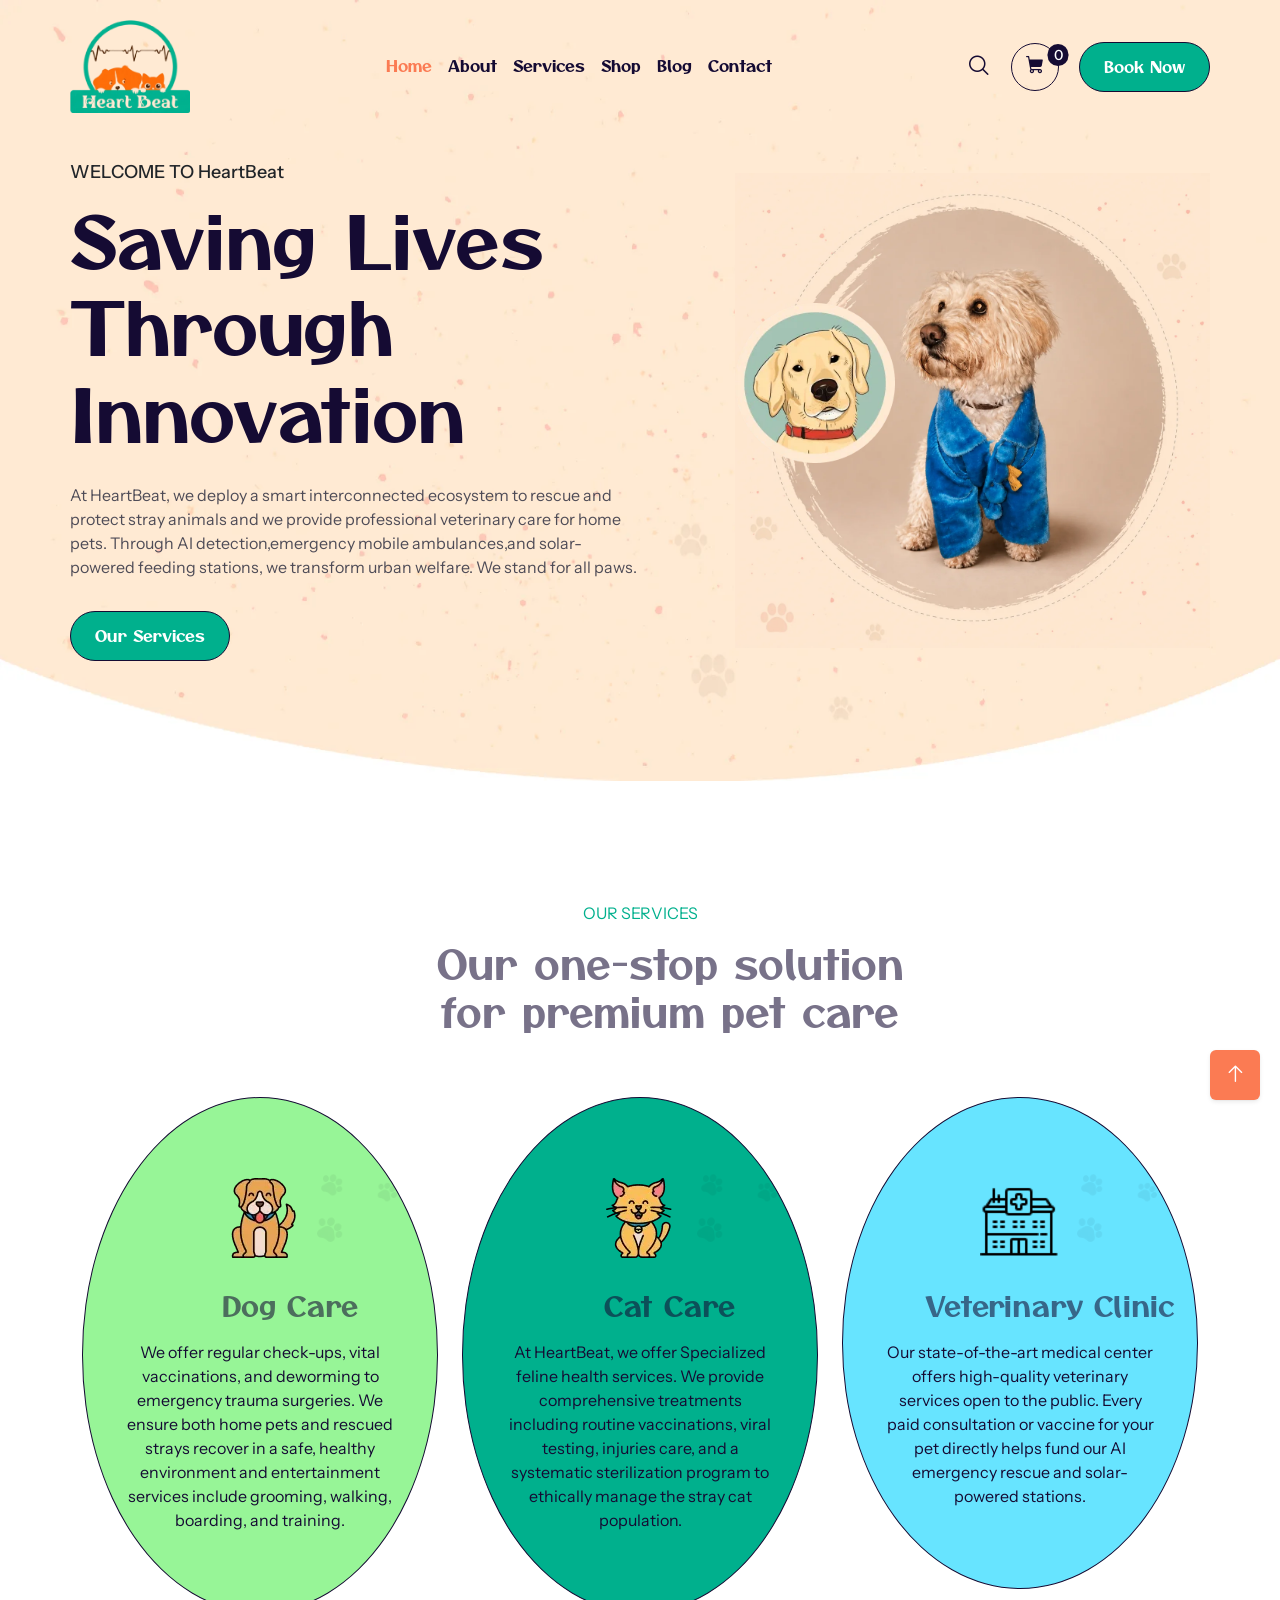
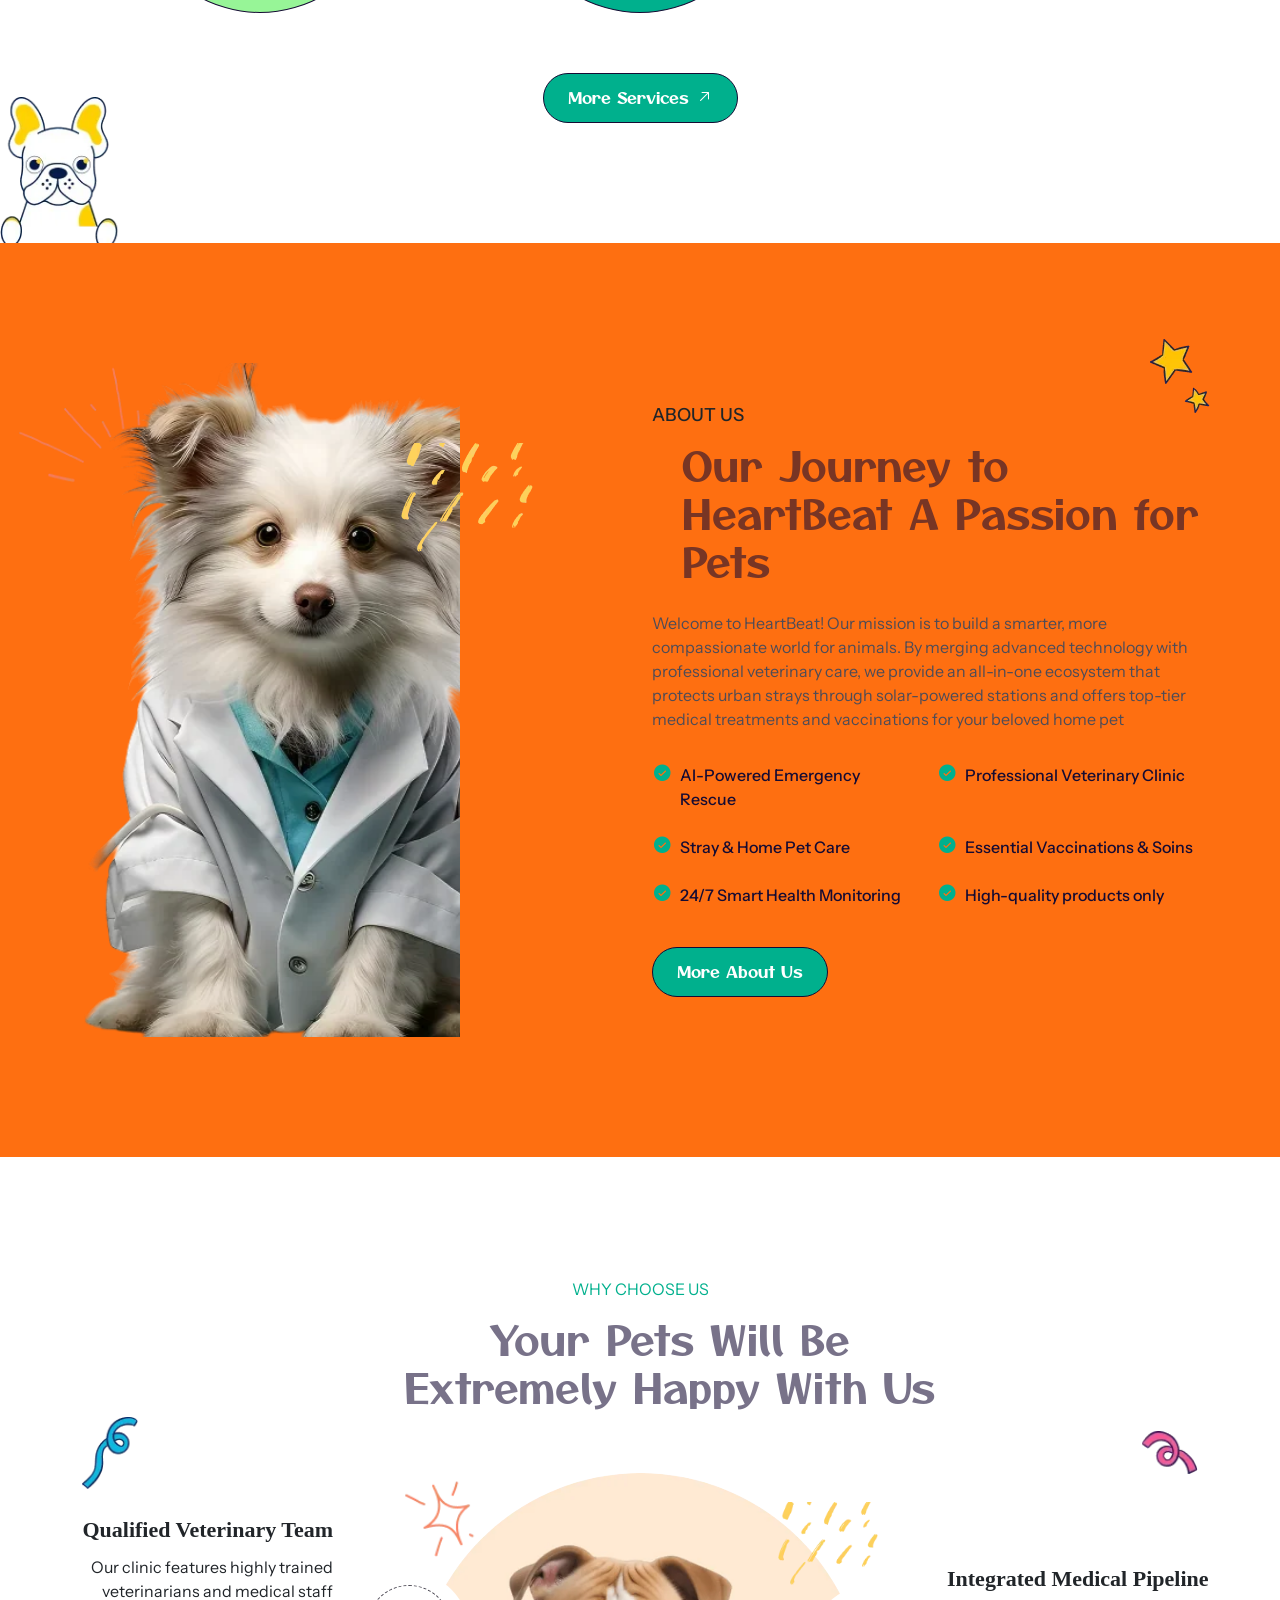
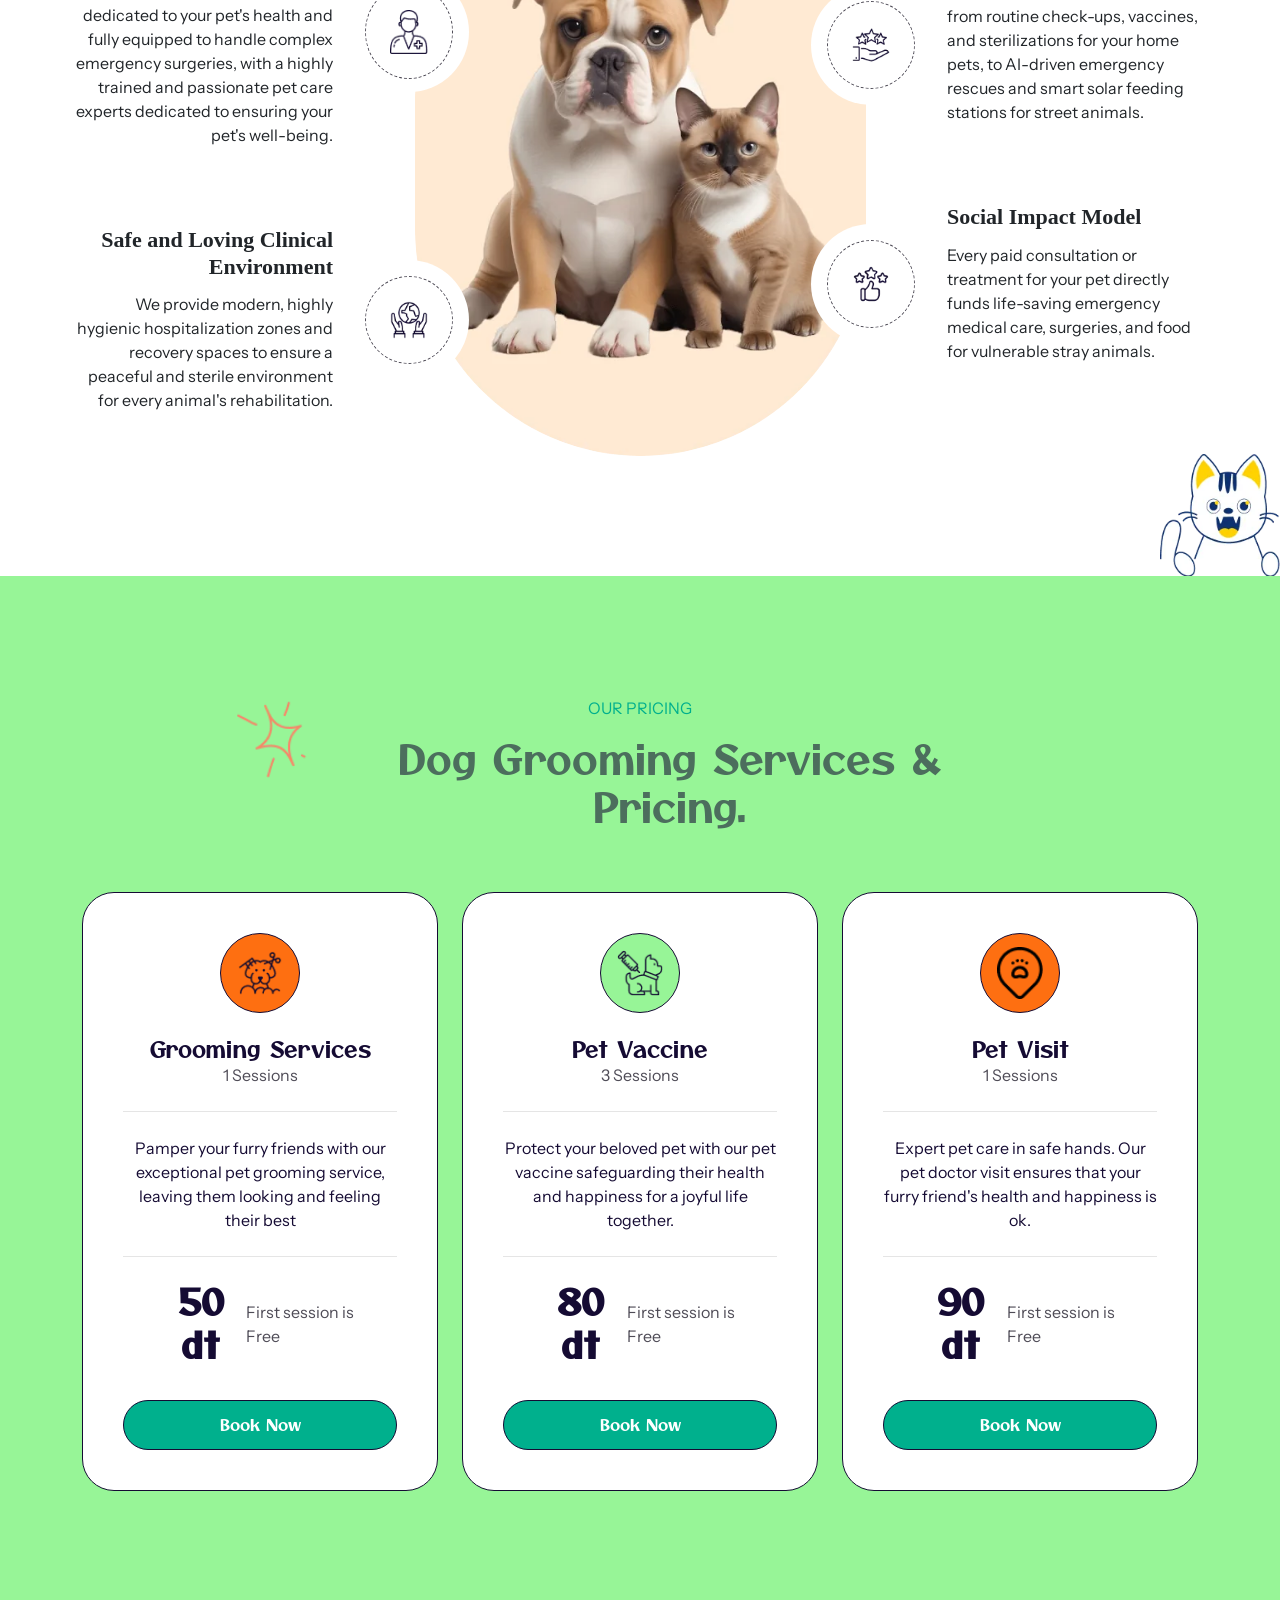
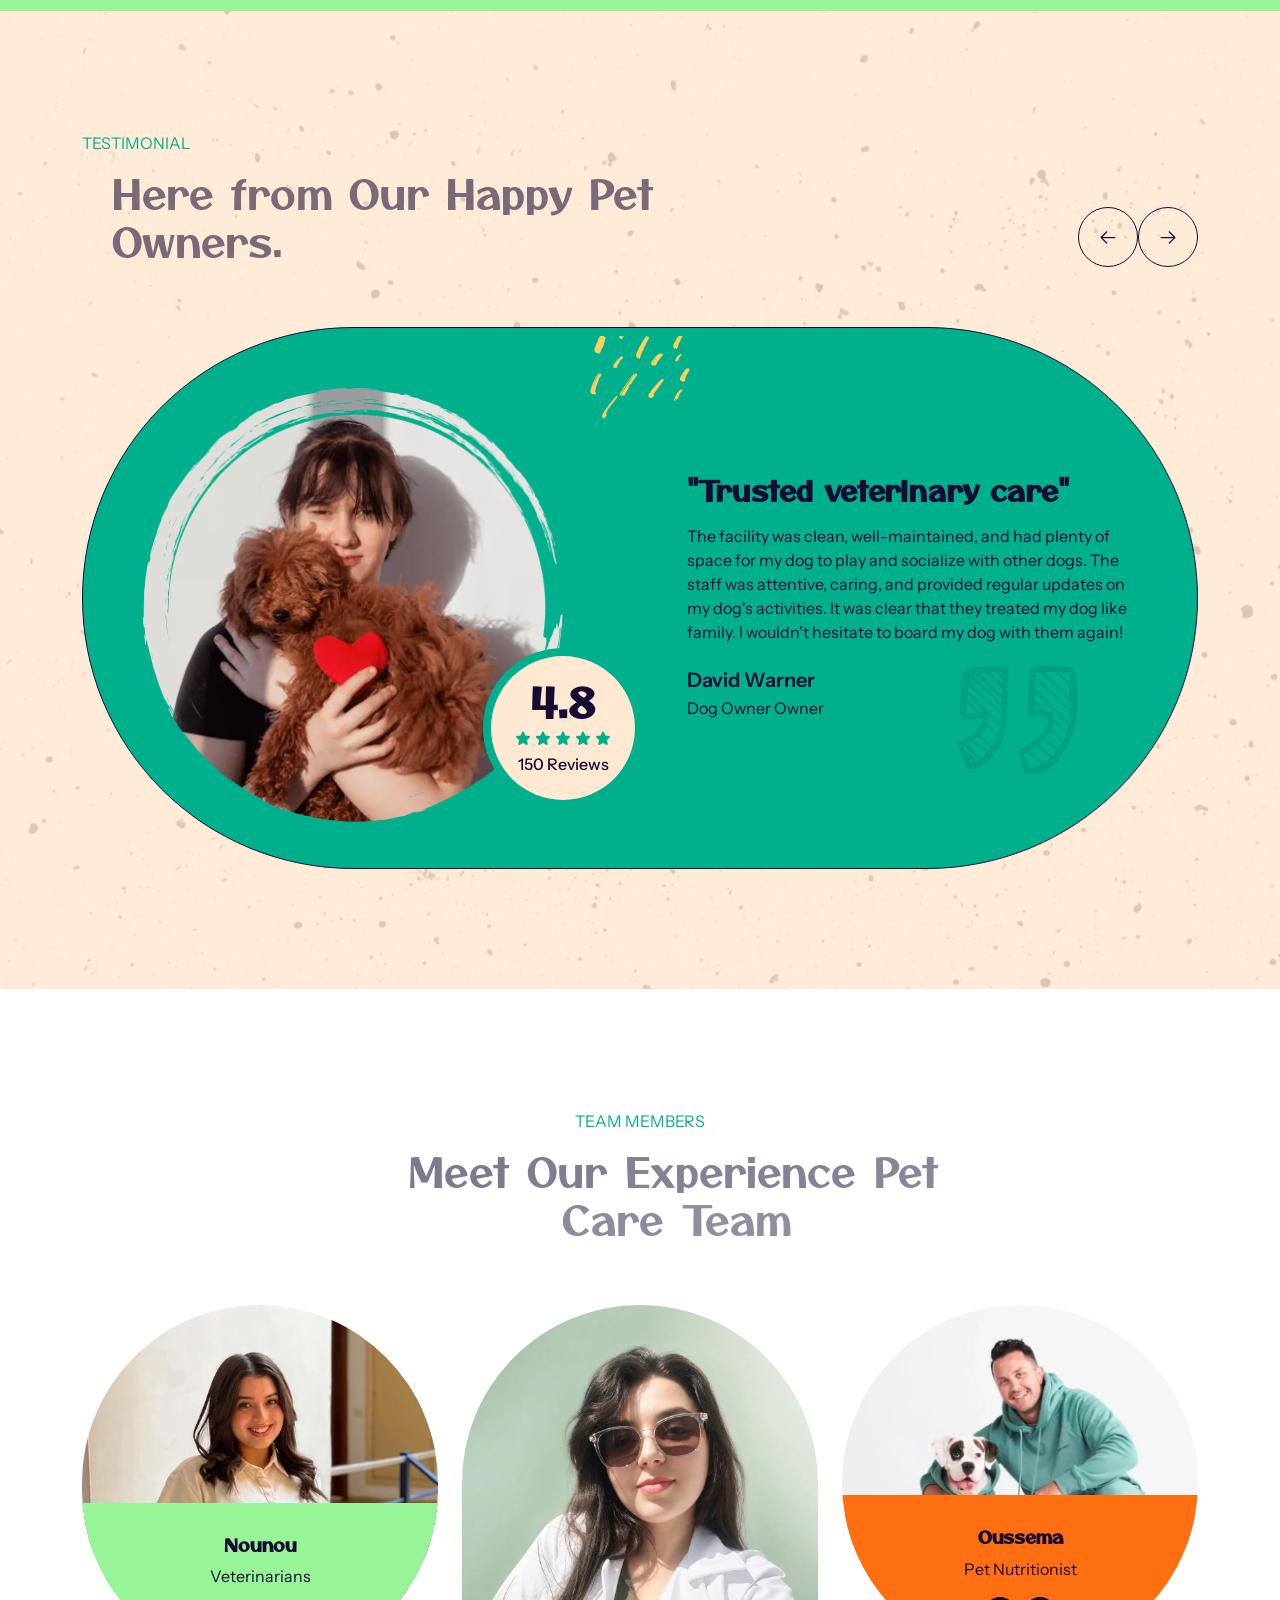
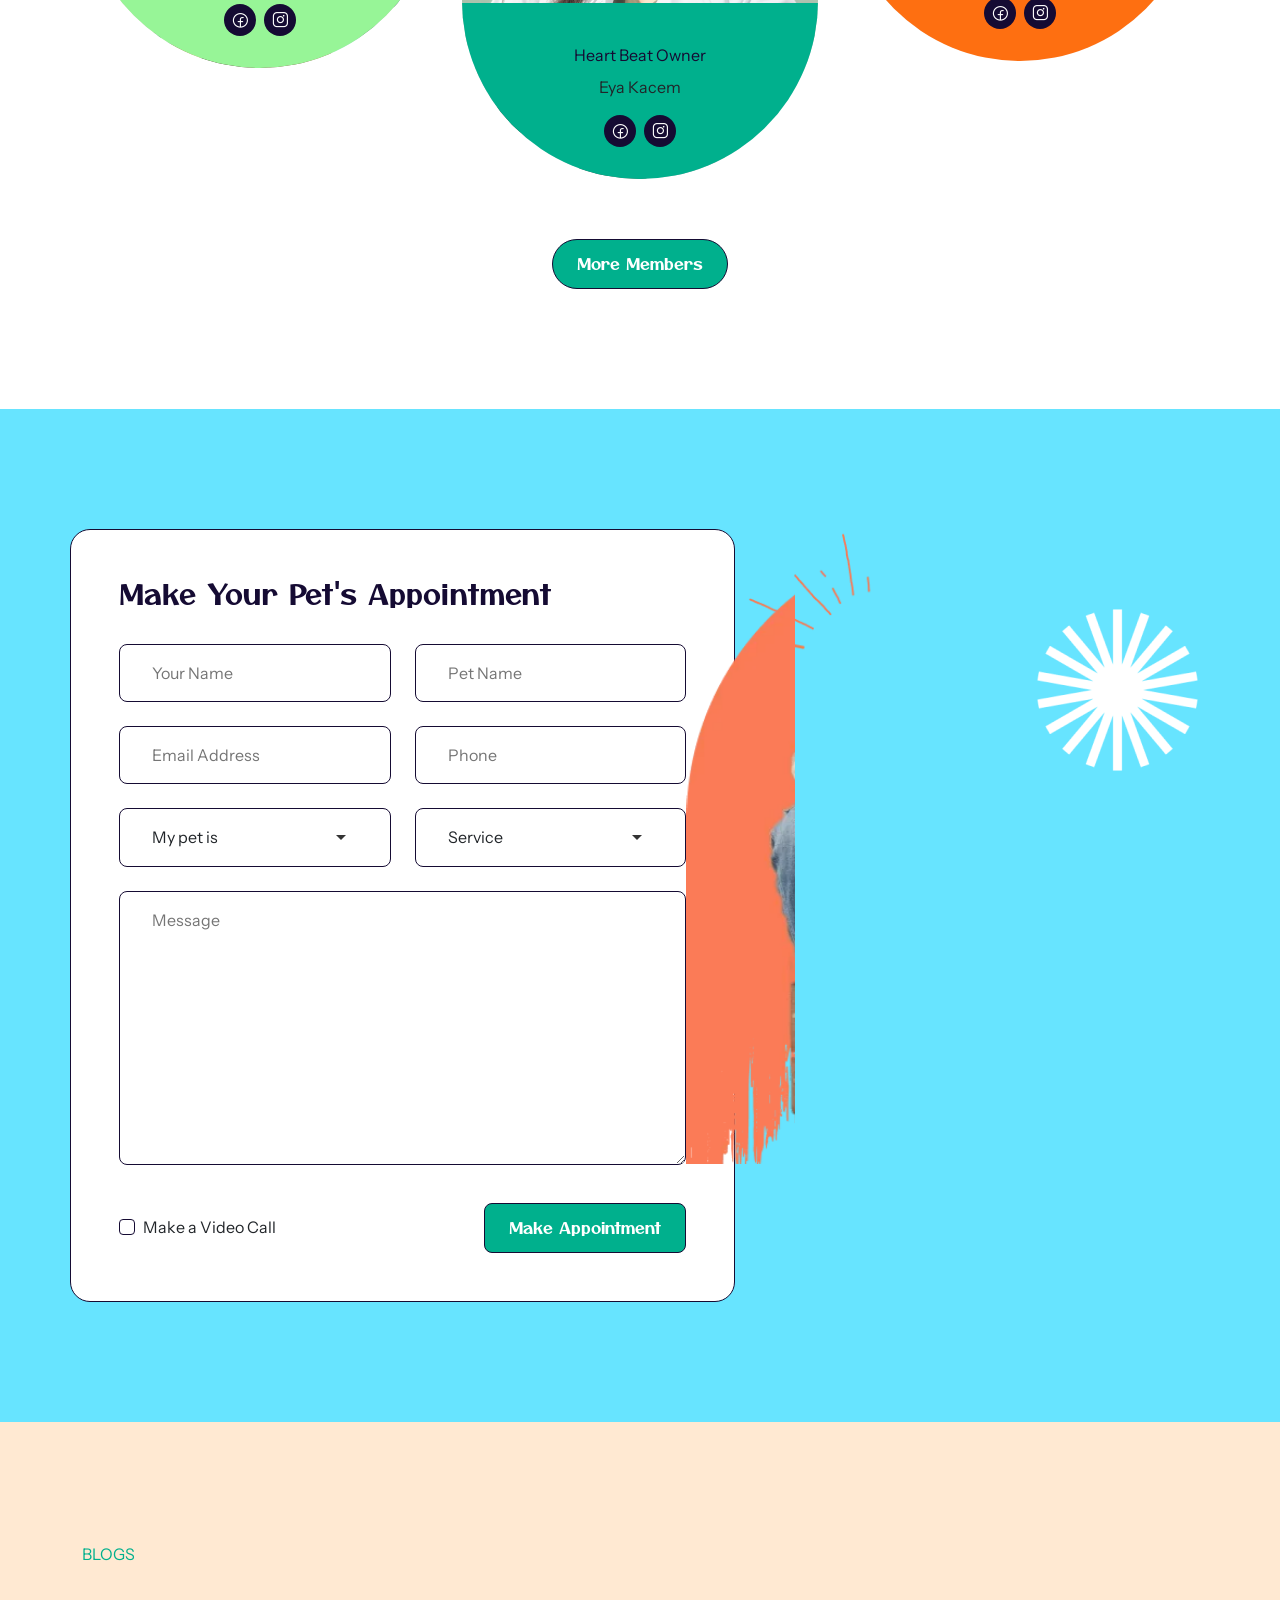
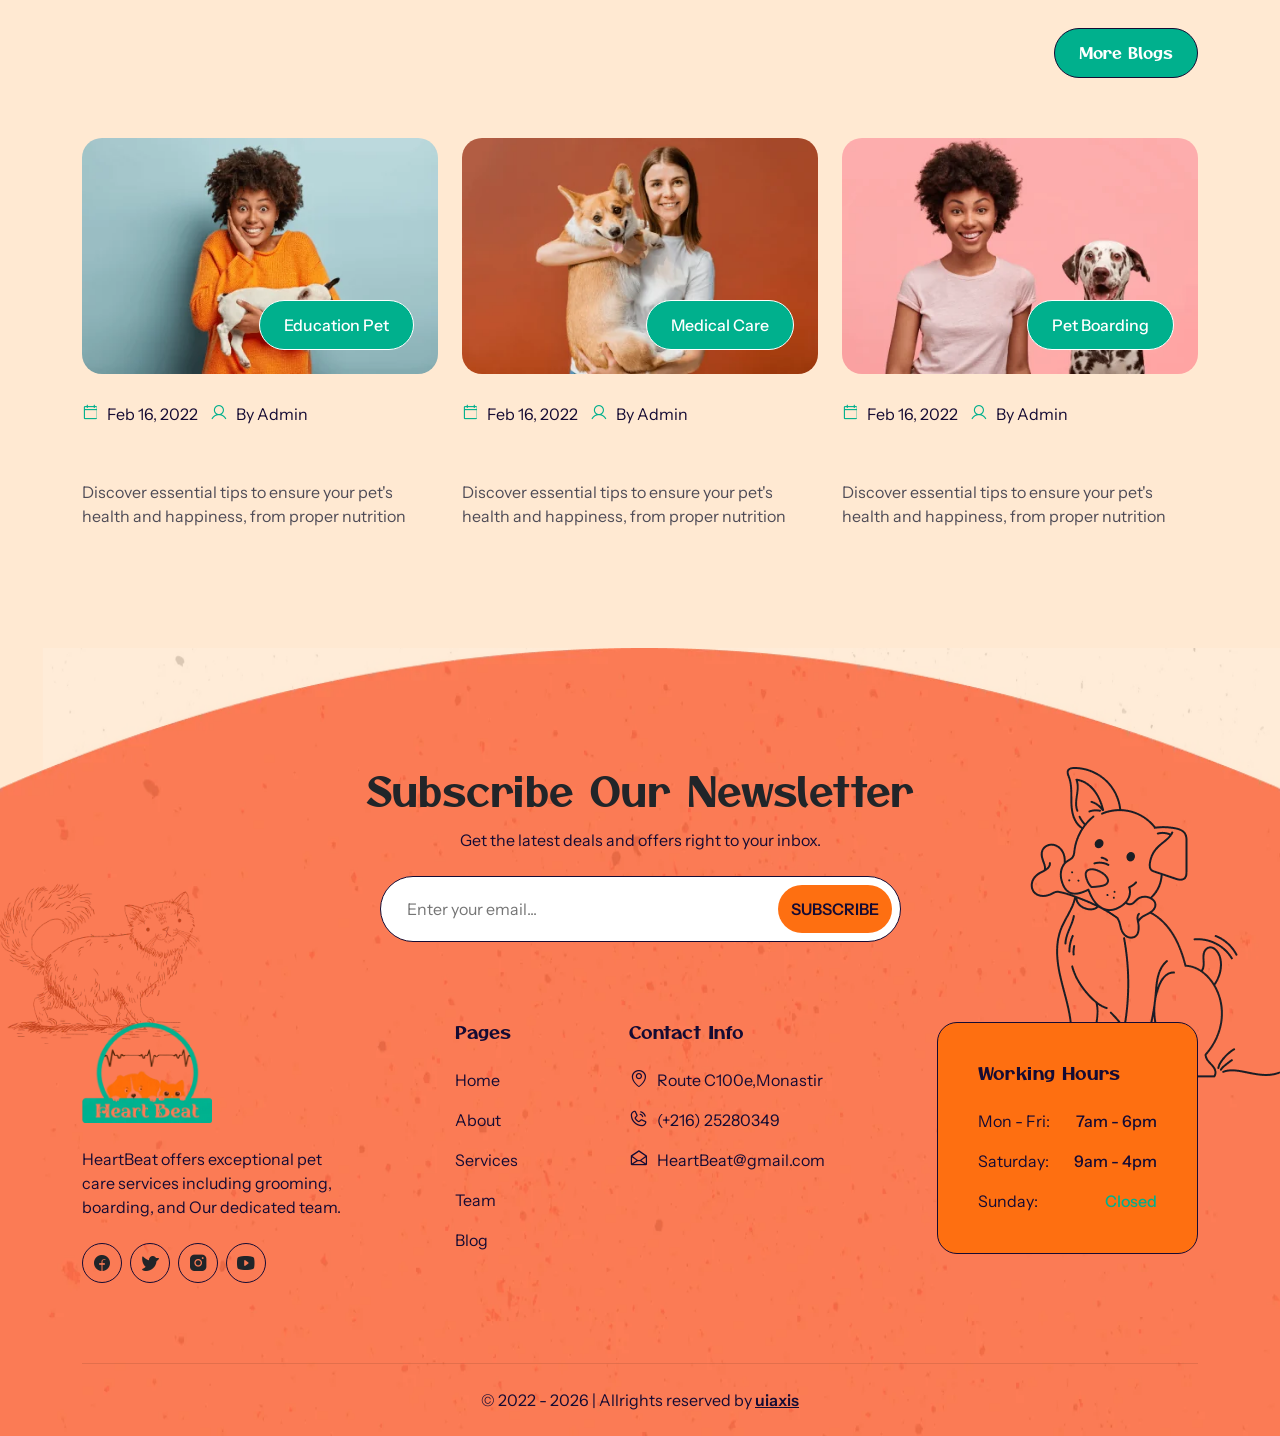
==== commit 55b19f8e: "Revert "feat: use Royalist font for all headings" This reverts commit ce2bb872156ee80875fb4c8587cbf9" ====
--- a/index.html
+++ b/index.html
@@ -153,7 +153,7 @@
         <div class="row justify-content-center mb-lg-15 mb-md-10 mb-8">
           <div class="col-xl-6 col-lg-8 text-center">
             <span class="d-block text-primary text-uppercase mb-lg-4 mb-3">Our Services</span>
-            <h2 class="text-animation-word text-h1 text-center font-royalist text-n20 fw-normal">
+            <h2 class="text-animation-word text-h1 text-center font-otomanopee text-n20 fw-normal">
               Our one-stop solution for premium pet care
             </h2>
           </div>
@@ -169,7 +169,7 @@
                 <img class="w-100" src="assets/images/service-icon-1.webp" alt="dog icon">
               </div>
               <a href="service-details.html"
-                class="text-animation-line text-h3 text-n20 font-royalist fw-normal mb-4 hover-underline">Dog
+                class="text-animation-line text-h3 text-n20 font-otomanopee fw-normal mb-4 hover-underline">Dog
                 Care</a>
               <p class="text-n20">
                  We offer regular check-ups, vital vaccinations, 
@@ -189,7 +189,7 @@
                 <img class="w-100" src="assets/images/service-icon-2.webp" alt="dog icon">
               </div>
               <a href="service-details.html"
-                class="text-animation-line text-h3 text-n20 font-royalist fw-normal mb-4 hover-underline">Cat
+                class="text-animation-line text-h3 text-n20 font-otomanopee fw-normal mb-4 hover-underline">Cat
                 Care</a>
               <p class="text-n20">
                 At HeartBeat, we offer Specialized feline health services. We provide comprehensive treatments including routine vaccinations,
@@ -207,7 +207,7 @@
                 <img class="w-100" src="assets/images/icons8-hospital-64.webp" alt="dog icon">
               </div>
               <a href="service-details.html"
-                class="text-animation-line text-h3 text-n20 font-royalist fw-normal mb-4 hover-underline">Veterinary Clinic</a>
+                class="text-animation-line text-h3 text-n20 font-otomanopee fw-normal mb-4 hover-underline">Veterinary Clinic</a>
               <p class="text-n20">
                 Our state-of-the-art medical center offers high-quality veterinary services open to the public.
               Every paid consultation or vaccine for your pet directly helps fund our AI emergency rescue and solar-powered stations.
@@ -314,7 +314,7 @@
         <div class="row justify-content-center mb-lg-15 mb-md-10 mb-8 position-relative">
           <div class="col-xl-6 col-lg-8 text-center px-lg-0">
             <span class="d-block text-primary text-uppercase mb-lg-4 mb-3">WHY CHOOSE US</span>
-            <h2 class="text-animation-word text-h1 text-center font-royalist text-n20 fw-normal">
+            <h2 class="text-animation-word text-h1 text-center font-otomanopee text-n20 fw-normal">
               Your Pets Will Be Extremely
               Happy With Us
             </h2>
@@ -413,7 +413,7 @@
               <img class="w-100" src="assets/images/bright-star.webp" alt="bright start">
             </div>
             <span class="d-block text-primary text-uppercase mb-lg-4 mb-3">OUR PRICING</span>
-            <h2 class="text-animation-word text-h1 text-center font-royalist text-n20 fw-normal">
+            <h2 class="text-animation-word text-h1 text-center font-otomanopee text-n20 fw-normal">
               Dog Grooming Services & Pricing.
             </h2>
           </div>
@@ -424,7 +424,7 @@
               <div class="icon-80px p-lg-4 p-2 mx-auto mb-lg-6 mb-4 border n20-border bg-secondary">
                 <img class="w-100" src="assets/images/pricing-icon-1.webp" alt="icon">
               </div>
-              <h4 class="text-n20 font-royalist fw-normal">Grooming Services</h4>
+              <h4 class="text-n20 font-otomanopee fw-normal">Grooming Services</h4>
               <span class="text-n10">1 Sessions</span>
               <span class="d-block border-bottom n100-border1 my-lg-6 my-4"></span>
               <p class="text-center text-n20">
@@ -434,7 +434,7 @@
               <span class="d-block border-bottom n100-border1 my-lg-6 my-4"></span>
               <div
                 class="d-flex align-items-center justify-content-center gap-2 mb-lg-8 mb-md-6 mb-4 px-3xl-16 px-xl-10 px-lg-4">
-                <span class="text-n20 text-h2 font-royalist fw-bold">50 dt</span>
+                <span class="text-n20 text-h2 font-otomanopee fw-bold">50 dt</span>
                 <span class="text-n10 text-start">
                   First session is Free
                 </span>
@@ -447,7 +447,7 @@
               <div class="icon-80px p-lg-4 p-2 mx-auto mb-lg-6 mb-4 border n20-border bg-secondary3">
                 <img class="w-100" src="assets/images/pricing-icon-2.webp" alt="icon">
               </div>
-              <h4 class="text-n20 font-royalist fw-normal">Pet Vaccine</h4>
+              <h4 class="text-n20 font-otomanopee fw-normal">Pet Vaccine</h4>
               <span class="text-n10">3 Sessions</span>
               <span class="d-block border-bottom n100-border1 my-lg-6 my-4"></span>
               <p class="text-center text-n20">
@@ -457,7 +457,7 @@
               <span class="d-block border-bottom n100-border1 my-lg-6 my-4"></span>
               <div
                 class="d-flex align-items-center justify-content-center gap-2 mb-lg-8 mb-md-6 mb-4 px-3xl-16 px-xl-10 px-lg-4">
-                <span class="text-n20 text-h2 font-royalist fw-bold">80 dt</span>
+                <span class="text-n20 text-h2 font-otomanopee fw-bold">80 dt</span>
                 <span class="text-n10 text-start">
                   First session is Free
                 </span>
@@ -470,7 +470,7 @@
               <div class="icon-80px p-lg-4 p-2 mx-auto mb-lg-6 mb-4 border n20-border bg-secondary">
                 <img class="w-100" src="assets/images/pricing-icon-3.webp" alt="icon">
               </div>
-              <h4 class="text-n20 font-royalist fw-normal">Pet Visit</h4>
+              <h4 class="text-n20 font-otomanopee fw-normal">Pet Visit</h4>
               <span class="text-n10">1 Sessions</span>
               <span class="d-block border-bottom n100-border1 my-lg-6 my-4"></span>
               <p class="text-center text-n20">
@@ -480,7 +480,7 @@
               <span class="d-block border-bottom n100-border1 my-lg-6 my-4"></span>
               <div
                 class="d-flex align-items-center justify-content-center gap-2 mb-lg-8 mb-md-6 mb-4 px-3xl-16 px-xl-10 px-lg-4">
-                <span class="text-n20 text-h2 font-royalist fw-bold">90 dt</span>
+                <span class="text-n20 text-h2 font-otomanopee fw-bold">90 dt</span>
                 <span class="text-n10 text-start">
                   First session is Free
                 </span>
@@ -500,7 +500,7 @@
         <div class="row g-6 align-items-end justify-content-between mb-lg-15 mb-md-10 mb-8">
           <div class="col-lg-6">
             <span class="d-block text-primary text-uppercase mb-lg-4 mb-3">TESTIMONIAL</span>
-            <h2 class="text-animation-word text-h1 font-royalist text-n20 fw-normal">
+            <h2 class="text-animation-word text-h1 font-otomanopee text-n20 fw-normal">
               Here from Our Happy Pet Owners.
             </h2>
           </div>
@@ -680,7 +680,7 @@
         <div class="row justify-content-center mb-lg-15 mb-md-10 mb-8 position-relative">
           <div class="col-lg-6 text-center px-lg-0">
             <span class="d-block text-primary text-uppercase mb-lg-4 mb-3">TEAM MEMBERS</span>
-            <h2 class="text-animation-word text-h1 text-center font-royalist text-n20 fw-normal">
+            <h2 class="text-animation-word text-h1 text-center font-otomanopee text-n20 fw-normal">
               Meet Our Experience Pet Care Team
             </h2>
           </div>
@@ -877,7 +877,7 @@
         <div class="row g-6 align-items-end justify-content-between mb-lg-15 mb-md-10 mb-8">
           <div class="col-lg-6">
             <span class="d-block text-primary text-uppercase mb-lg-4 mb-3">BLOGS</span>
-            <h2 class="text-animation-word text-h1 font-royalist text-n20 fw-normal">
+            <h2 class="text-animation-word text-h1 font-otomanopee text-n20 fw-normal">
               See Our Pet Services News & Blogs
             </h2>
           </div>
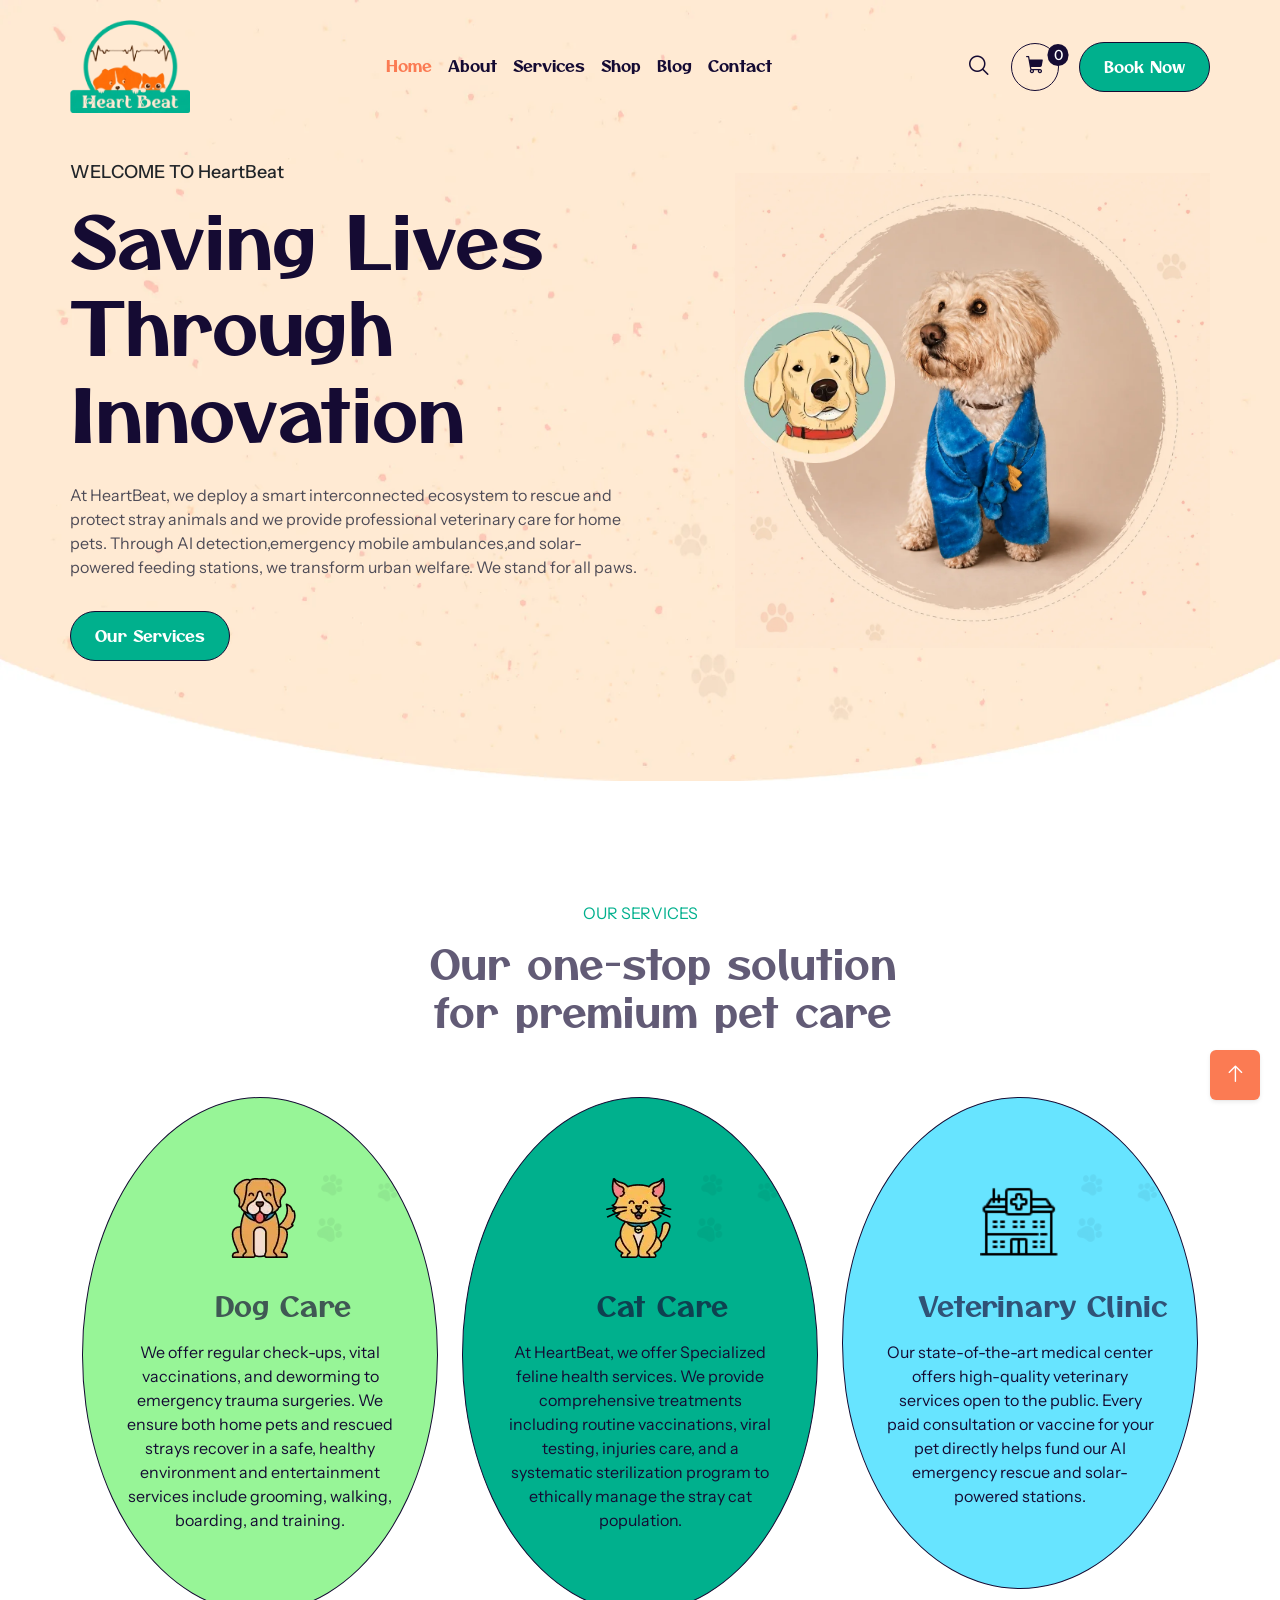
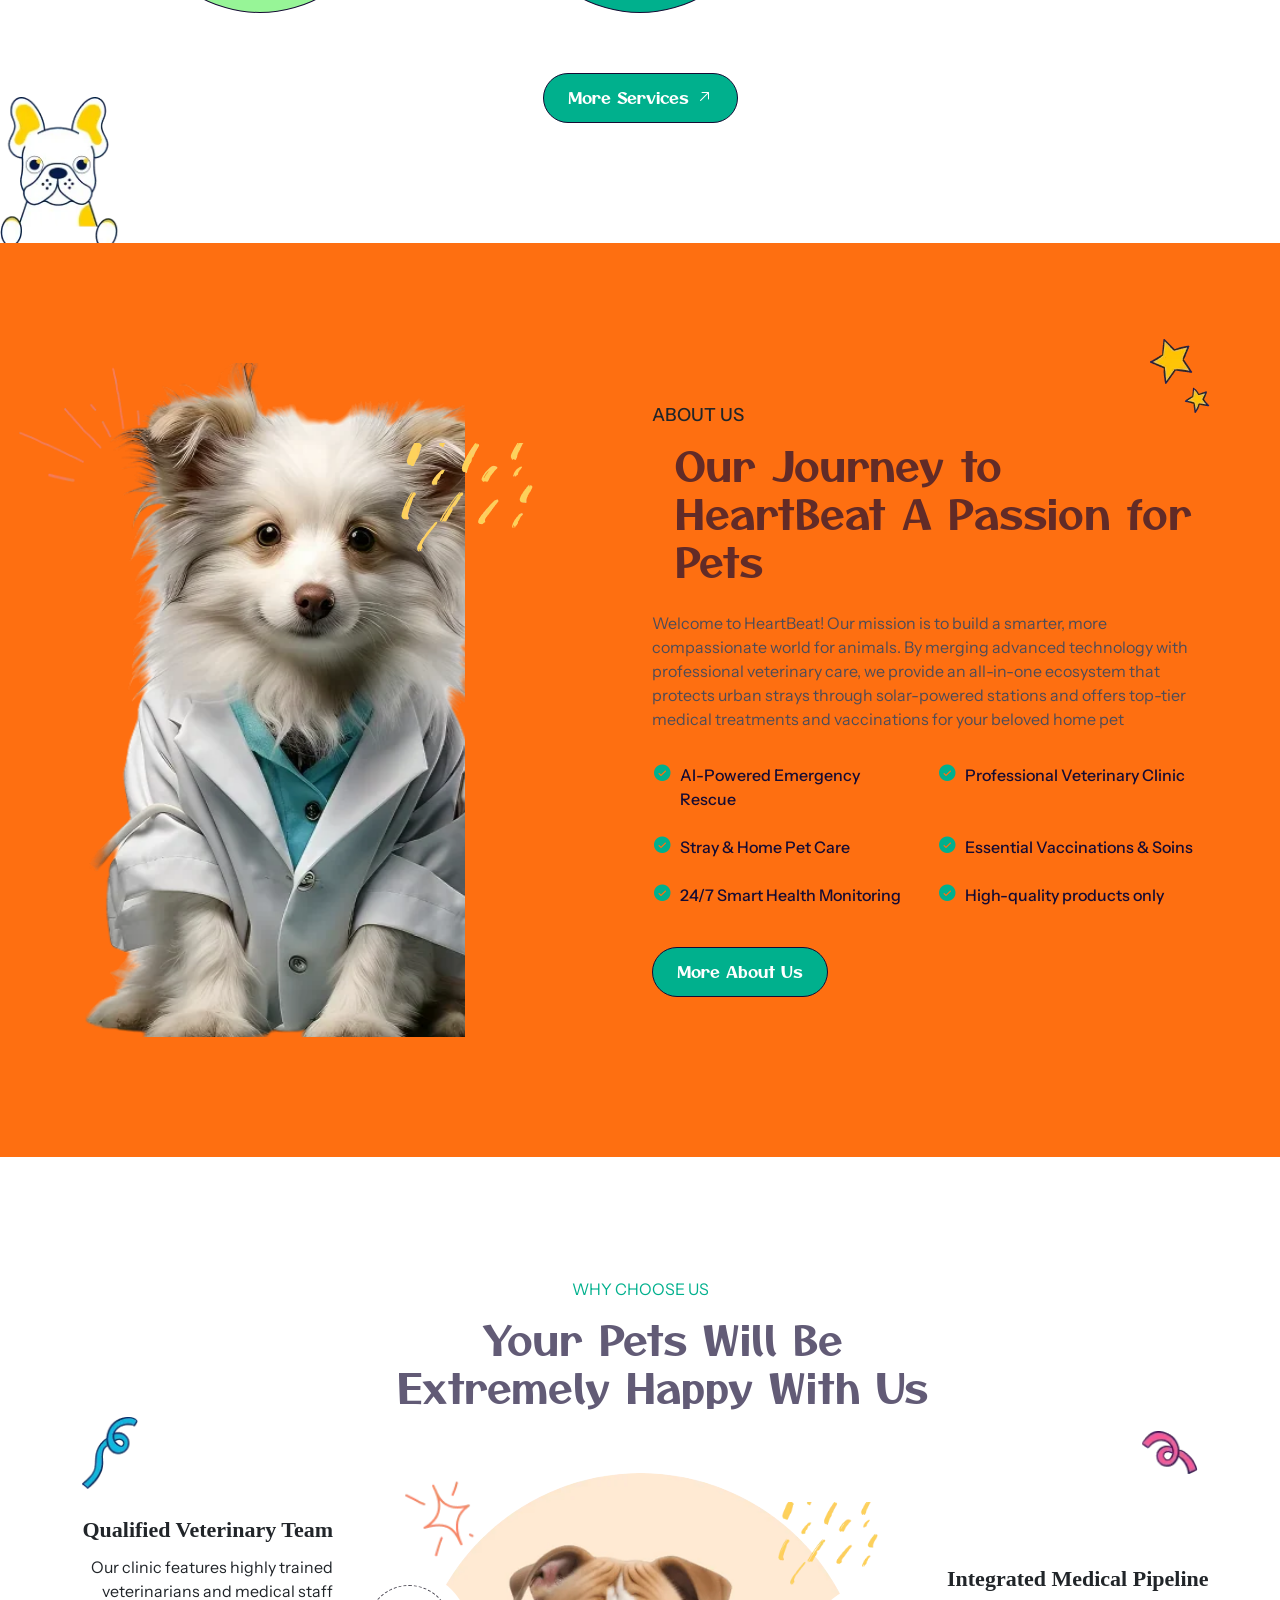
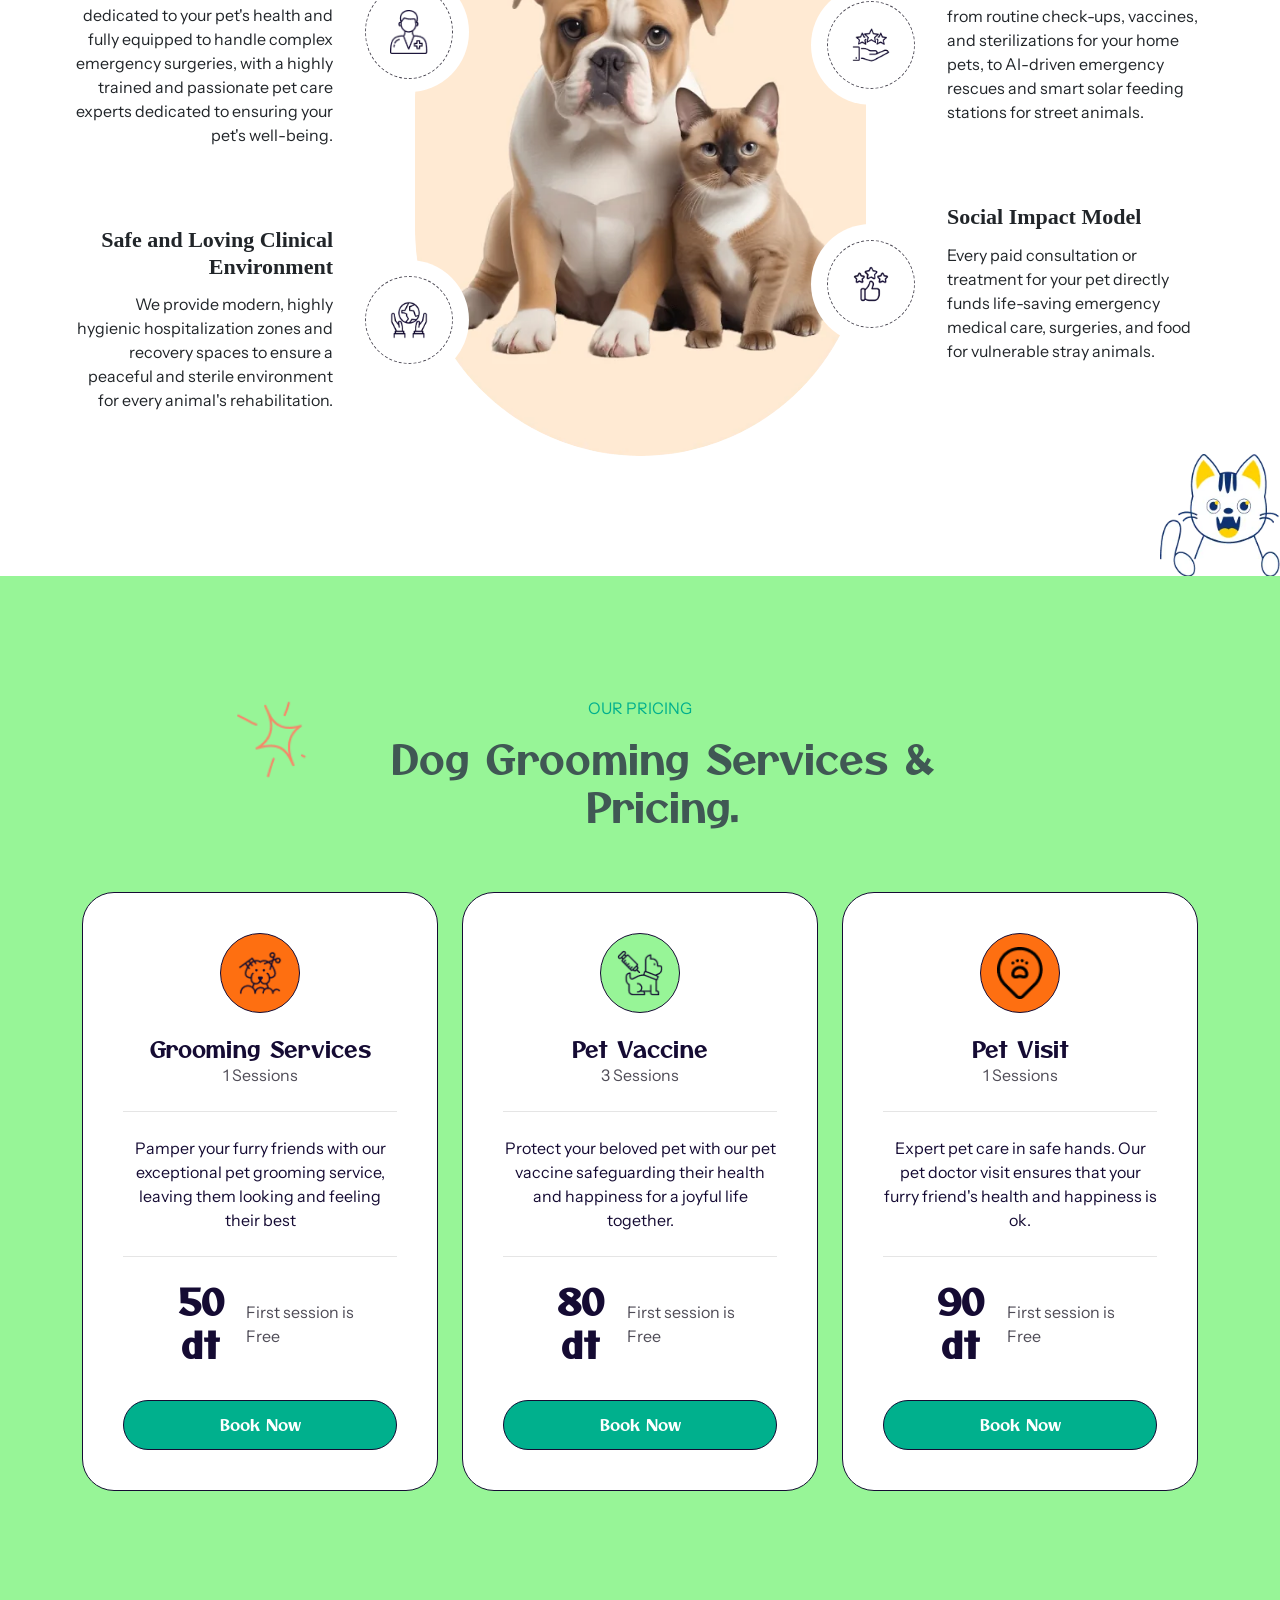
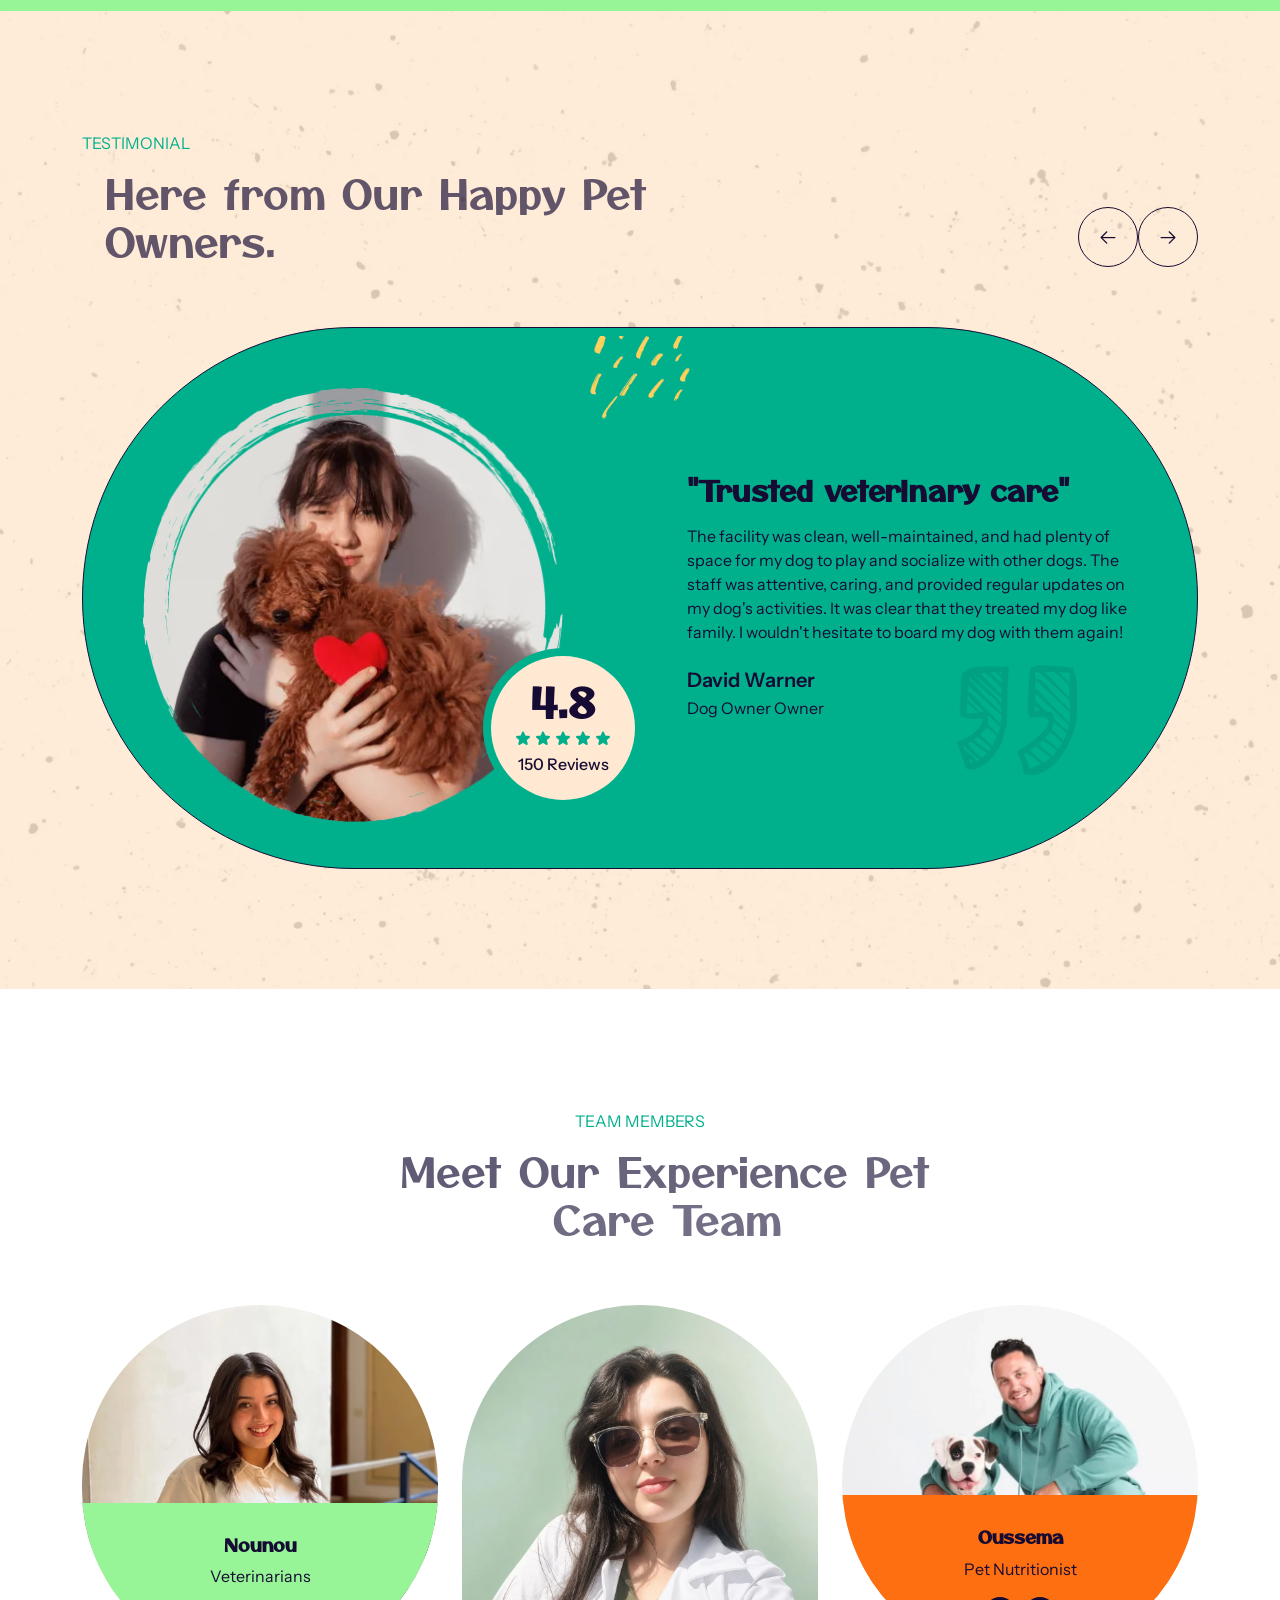
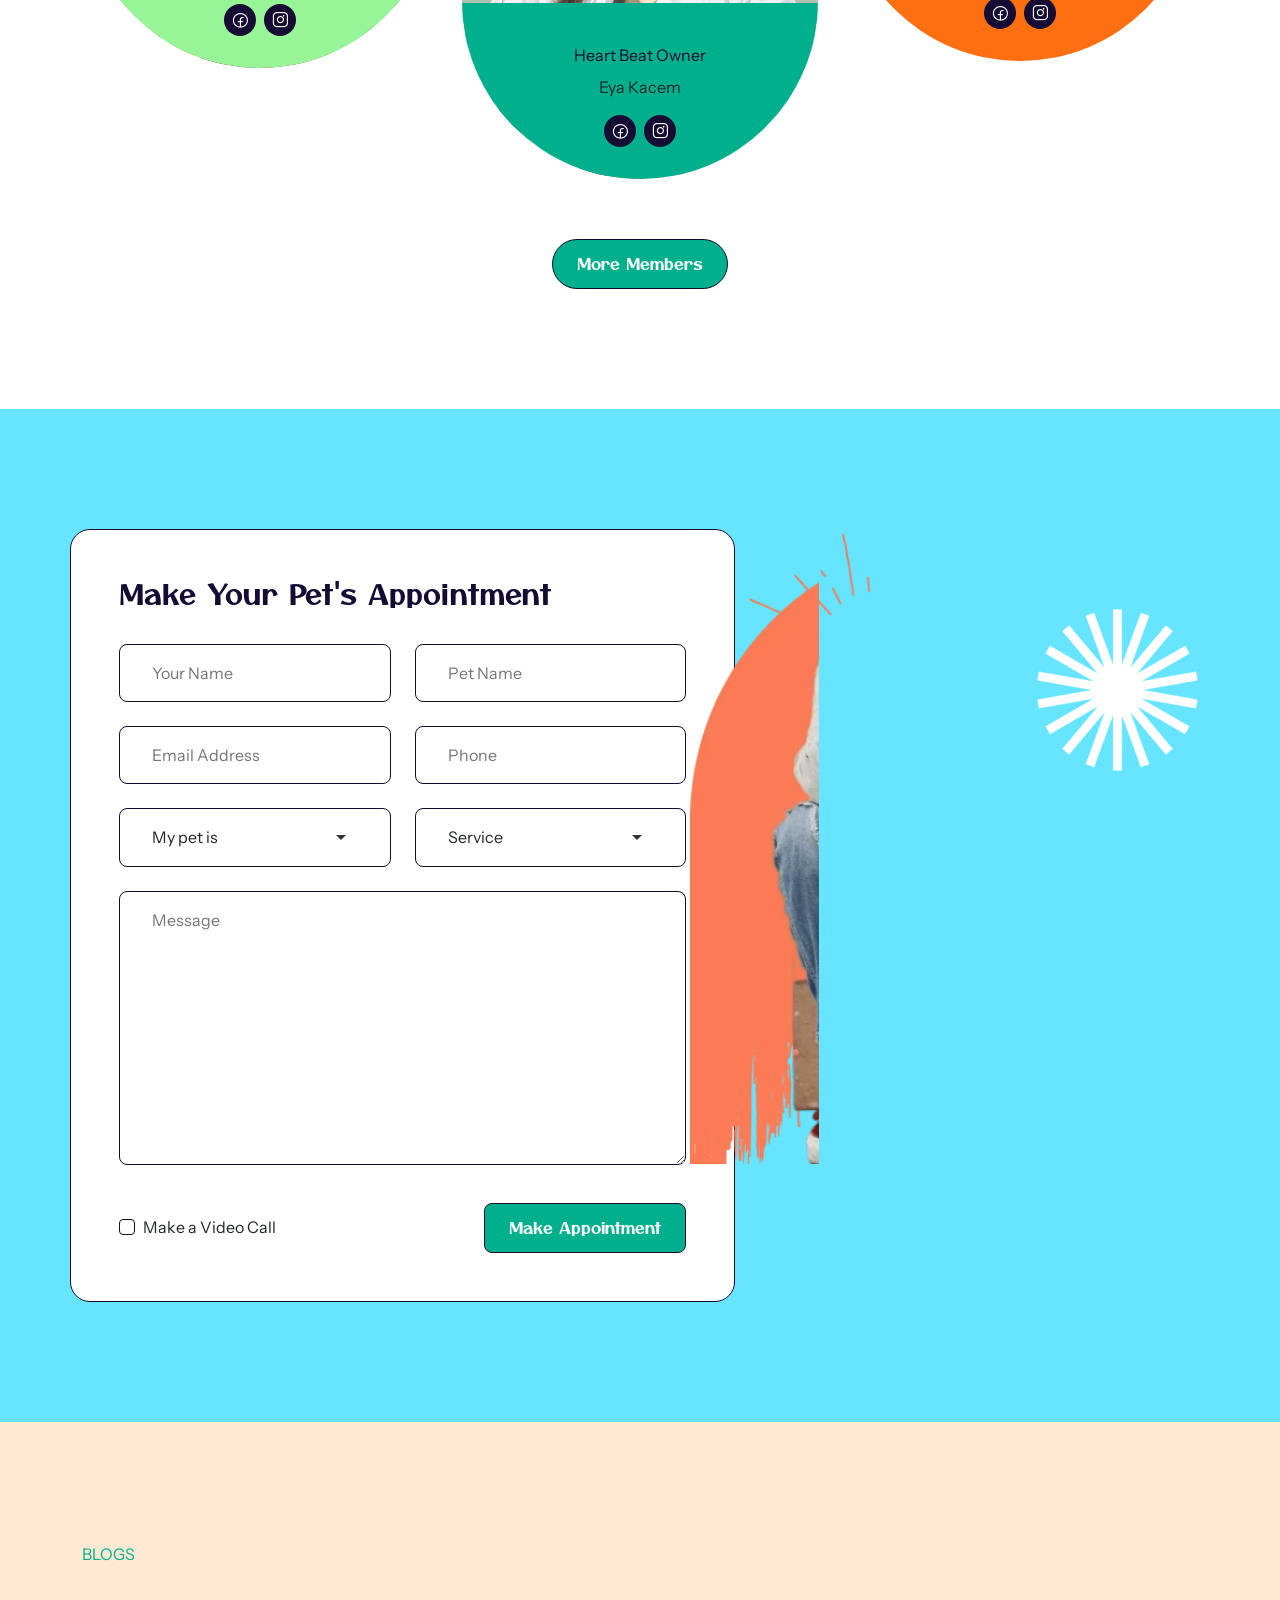
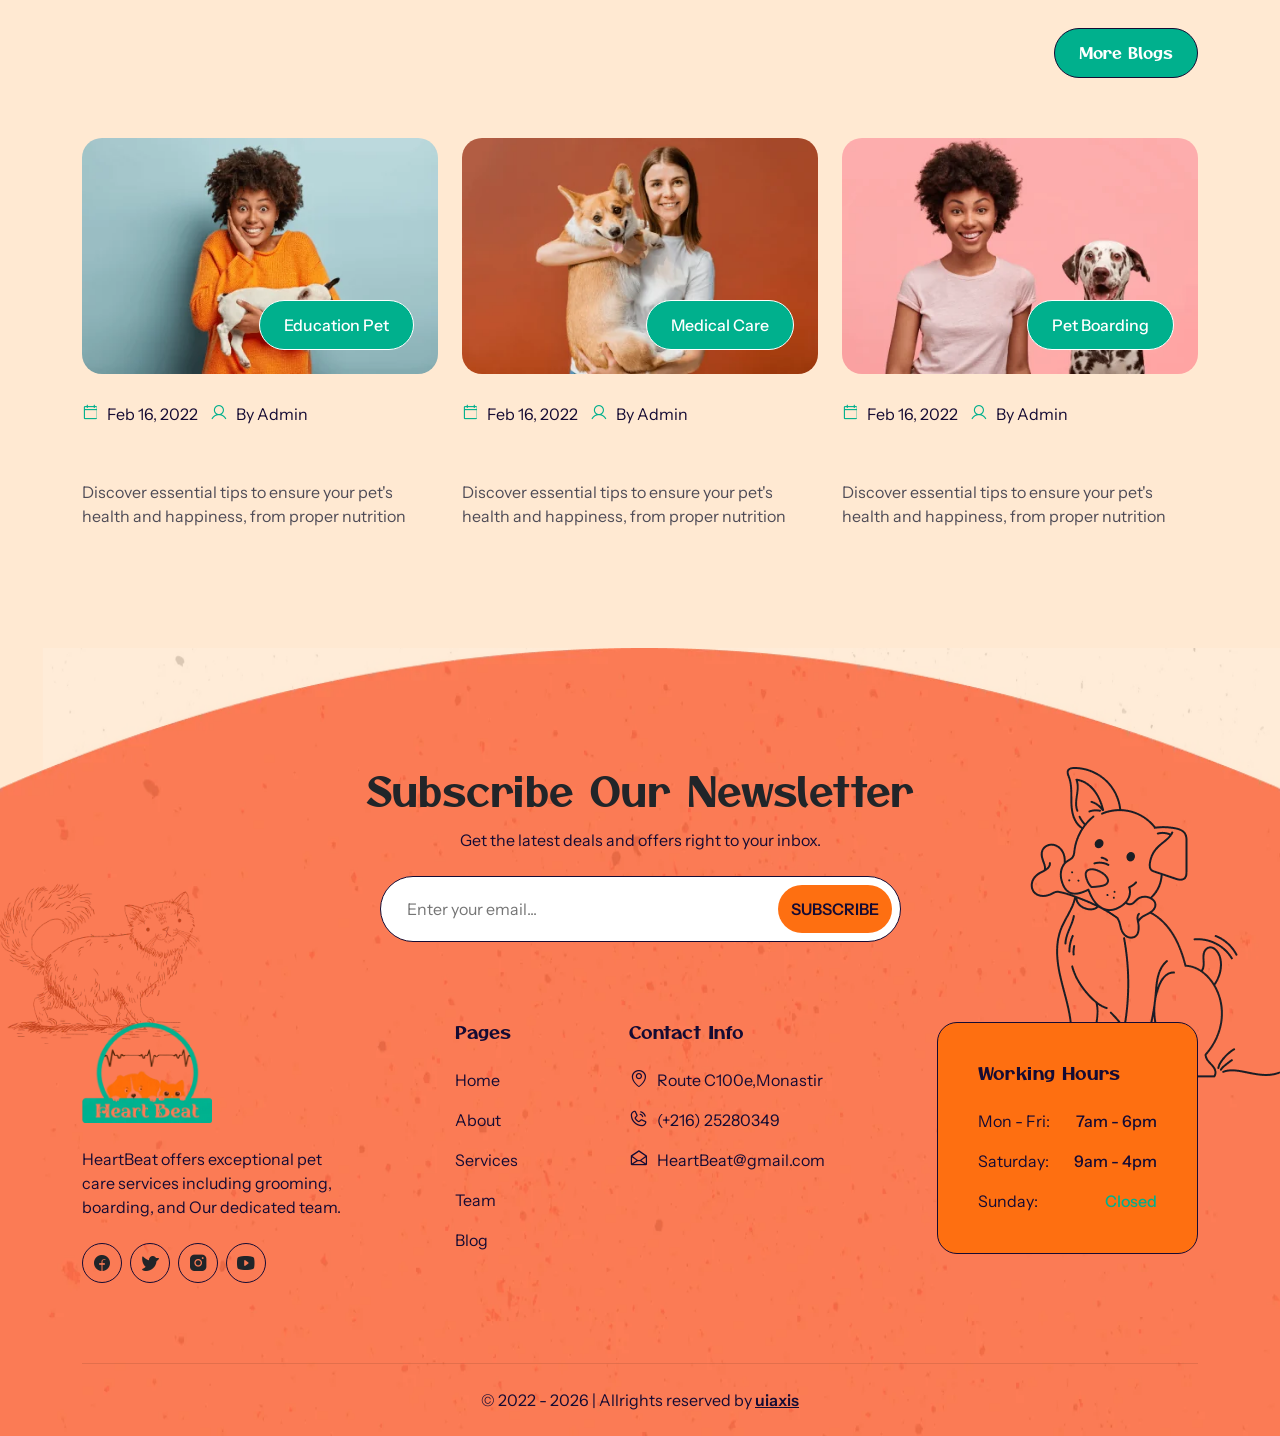
==== commit 9ba18cc4: "SEO: per-page meta tags, OG/Twitter, canonical, sitemap, JSON-LD" ====
--- a/index.html
+++ b/index.html
@@ -9,9 +9,76 @@
 <head>
   <meta charset="utf-8">
   <meta name="viewport" content="width=device-width, initial-scale=1">
-  <title>HeartBeat HTML</title>
+  <title>HeartBeat | AI-Powered Pet Care &amp; Veterinary Services in Monastir, Tunisia</title>
+  <meta name="description" content="HeartBeat offers AI-powered emergency rescue, veterinary clinic, smart pet feeding stations &amp; pet care services in Monastir, Tunisia. Compassionate care for your pets.">
+  <meta name="robots" content="index, follow">
+  <link rel="canonical" href="https://heartthebeat.vercel.app/">
+  <meta property="og:type" content="website">
+  <meta property="og:site_name" content="HeartBeat">
+  <meta property="og:title" content="HeartBeat | AI-Powered Pet Care &amp; Veterinary Services in Monastir, Tunisia">
+  <meta property="og:description" content="HeartBeat offers AI-powered emergency rescue, veterinary clinic, smart pet feeding stations &amp; pet care services in Monastir, Tunisia.">
+  <meta property="og:url" content="https://heartthebeat.vercel.app/">
+  <meta property="og:image" content="https://heartthebeat.vercel.app/assets/images/favicon.webp">
+  <meta name="twitter:card" content="summary_large_image">
+  <meta name="twitter:title" content="HeartBeat | AI-Powered Pet Care &amp; Veterinary Services in Monastir, Tunisia">
+  <meta name="twitter:description" content="HeartBeat offers AI-powered emergency rescue, veterinary clinic, smart pet feeding stations &amp; pet care services in Monastir, Tunisia.">
   <link rel="shortcut icon" href="assets/images/favicon.webp" type="image/x-icon">
 
+  <script type="application/ld+json">
+    {
+      "@context": "https://schema.org",
+      "@graph": [
+        {
+          "@type": "Organization",
+          "@id": "https://heartthebeat.vercel.app/#organization",
+          "name": "HeartBeat",
+          "url": "https://heartthebeat.vercel.app/",
+          "logo": "https://heartthebeat.vercel.app/assets/images/favicon.webp",
+          "contactPoint": {
+            "@type": "ContactPoint",
+            "telephone": "+216-25280349",
+            "contactType": "customer service"
+          },
+          "sameAs": [
+            "https://facebook.com/heartbeat",
+            "https://twitter.com/heartbeat",
+            "https://instagram.com/heartbeat"
+          ]
+        },
+        {
+          "@type": "LocalBusiness",
+          "@id": "https://heartthebeat.vercel.app/#localbusiness",
+          "name": "HeartBeat Veterinary Clinic",
+          "image": "https://heartthebeat.vercel.app/assets/images/favicon.webp",
+          "url": "https://heartthebeat.vercel.app/",
+          "telephone": "+216-25280349",
+          "email": "HeartBeat@gmail.com",
+          "address": {
+            "@type": "PostalAddress",
+            "streetAddress": "Route C100e",
+            "addressLocality": "Monastir",
+            "addressCountry": "TN"
+          },
+          "openingHoursSpecification": [
+            { "@type": "OpeningHoursSpecification", "dayOfWeek": "Monday", "opens": "09:00", "closes": "18:00" },
+            { "@type": "OpeningHoursSpecification", "dayOfWeek": "Tuesday", "opens": "09:00", "closes": "18:00" },
+            { "@type": "OpeningHoursSpecification", "dayOfWeek": "Wednesday", "opens": "09:00", "closes": "18:00" },
+            { "@type": "OpeningHoursSpecification", "dayOfWeek": "Thursday", "opens": "09:00", "closes": "18:00" },
+            { "@type": "OpeningHoursSpecification", "dayOfWeek": "Friday", "opens": "09:00", "closes": "18:00" },
+            { "@type": "OpeningHoursSpecification", "dayOfWeek": "Saturday", "opens": "09:00", "closes": "14:00" }
+          ]
+        },
+        {
+          "@type": "WebSite",
+          "@id": "https://heartthebeat.vercel.app/#website",
+          "url": "https://heartthebeat.vercel.app/",
+          "name": "HeartBeat",
+          "description": "AI-powered pet care, veterinary services & smart feeding stations in Monastir, Tunisia.",
+          "publisher": { "@id": "https://heartthebeat.vercel.app/#organization" }
+        }
+      ]
+    }
+  </script>
   <script defer src="assets/js/main.js"></script>
   <link href="assets/css/style.css" rel="stylesheet">
 </head>
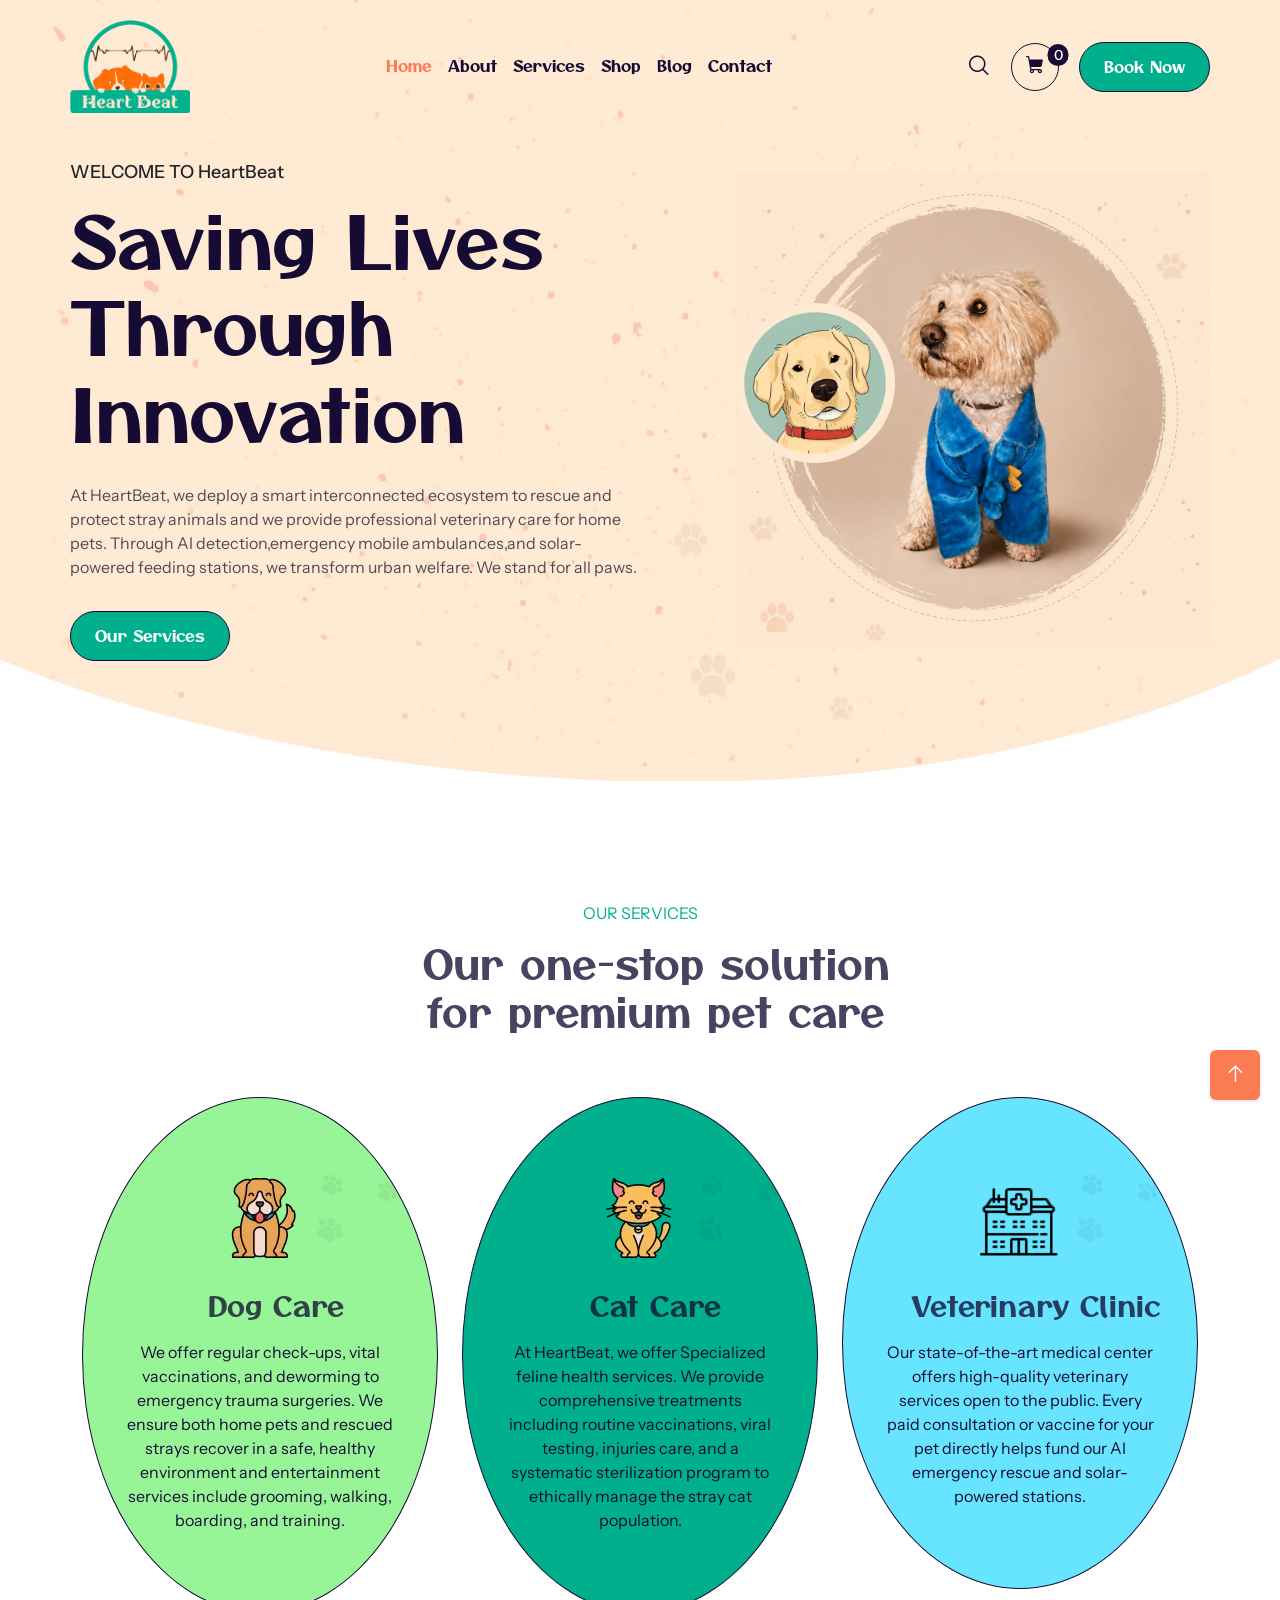
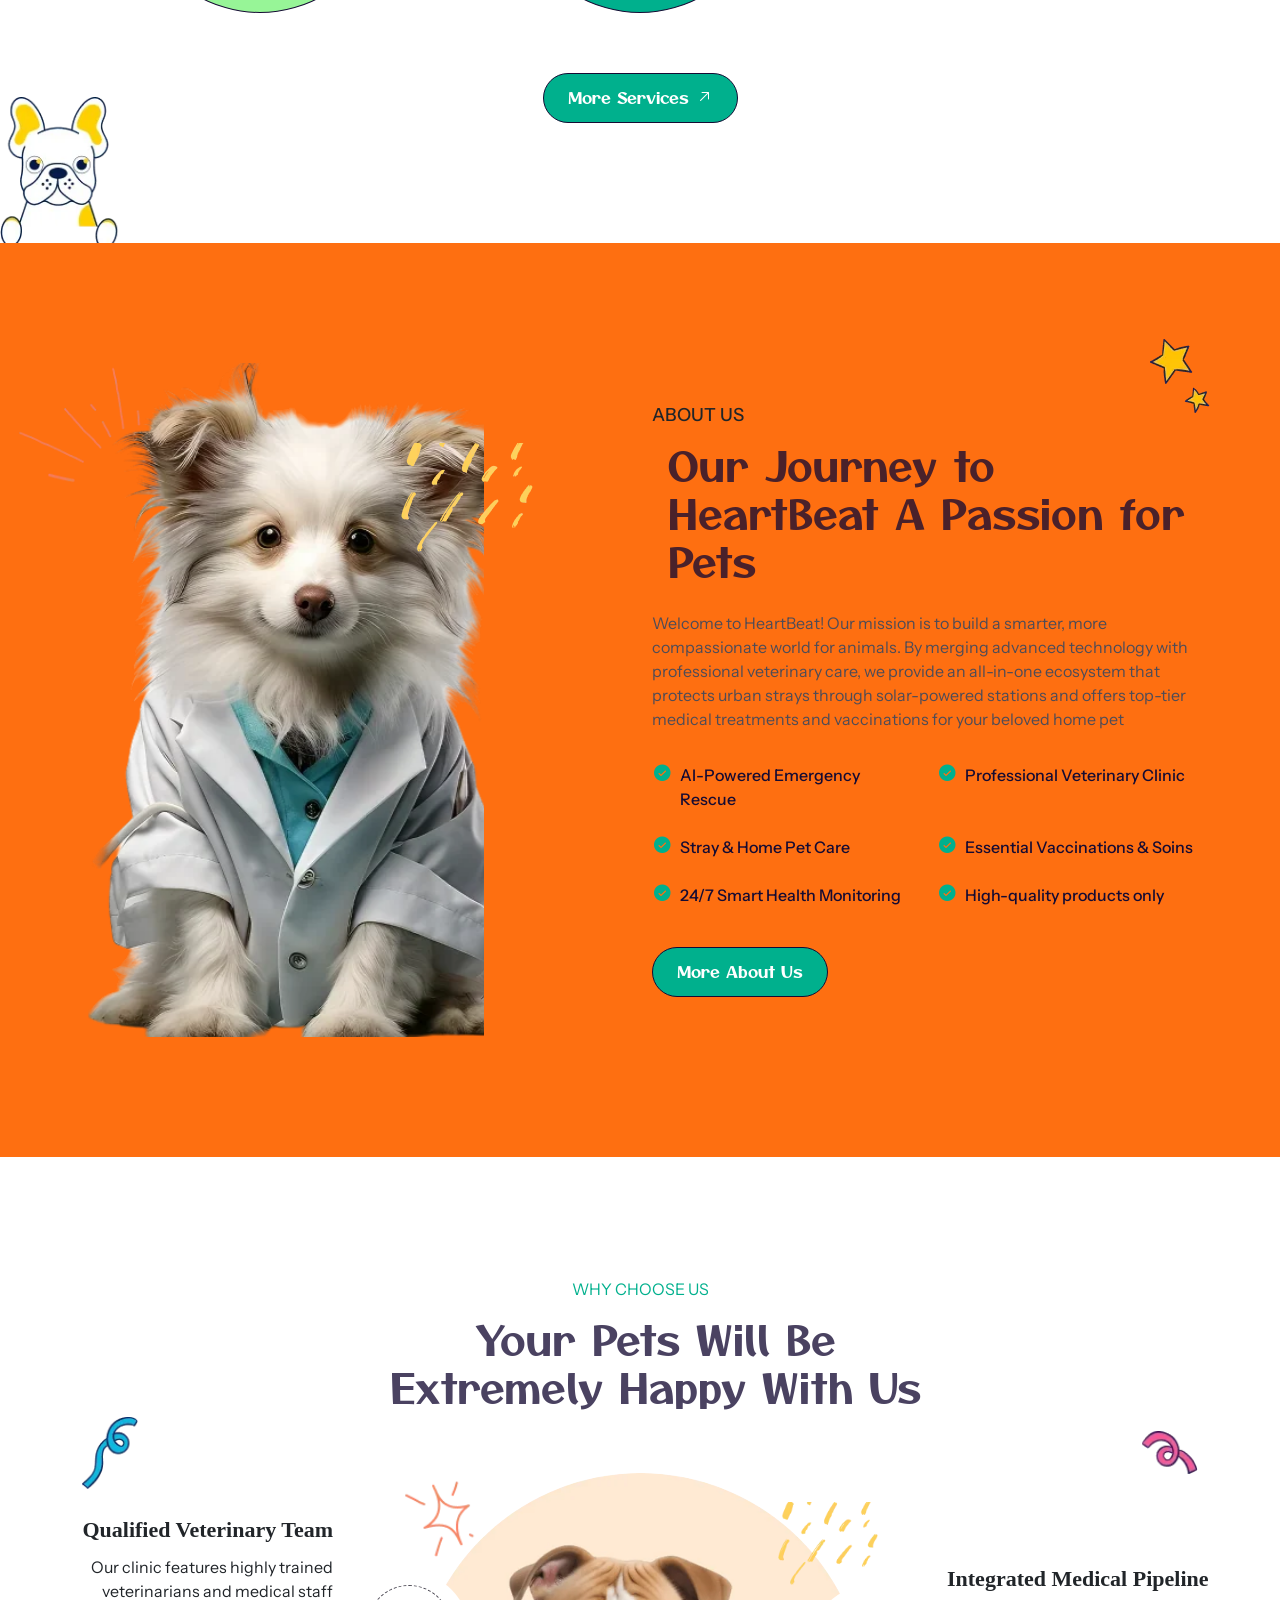
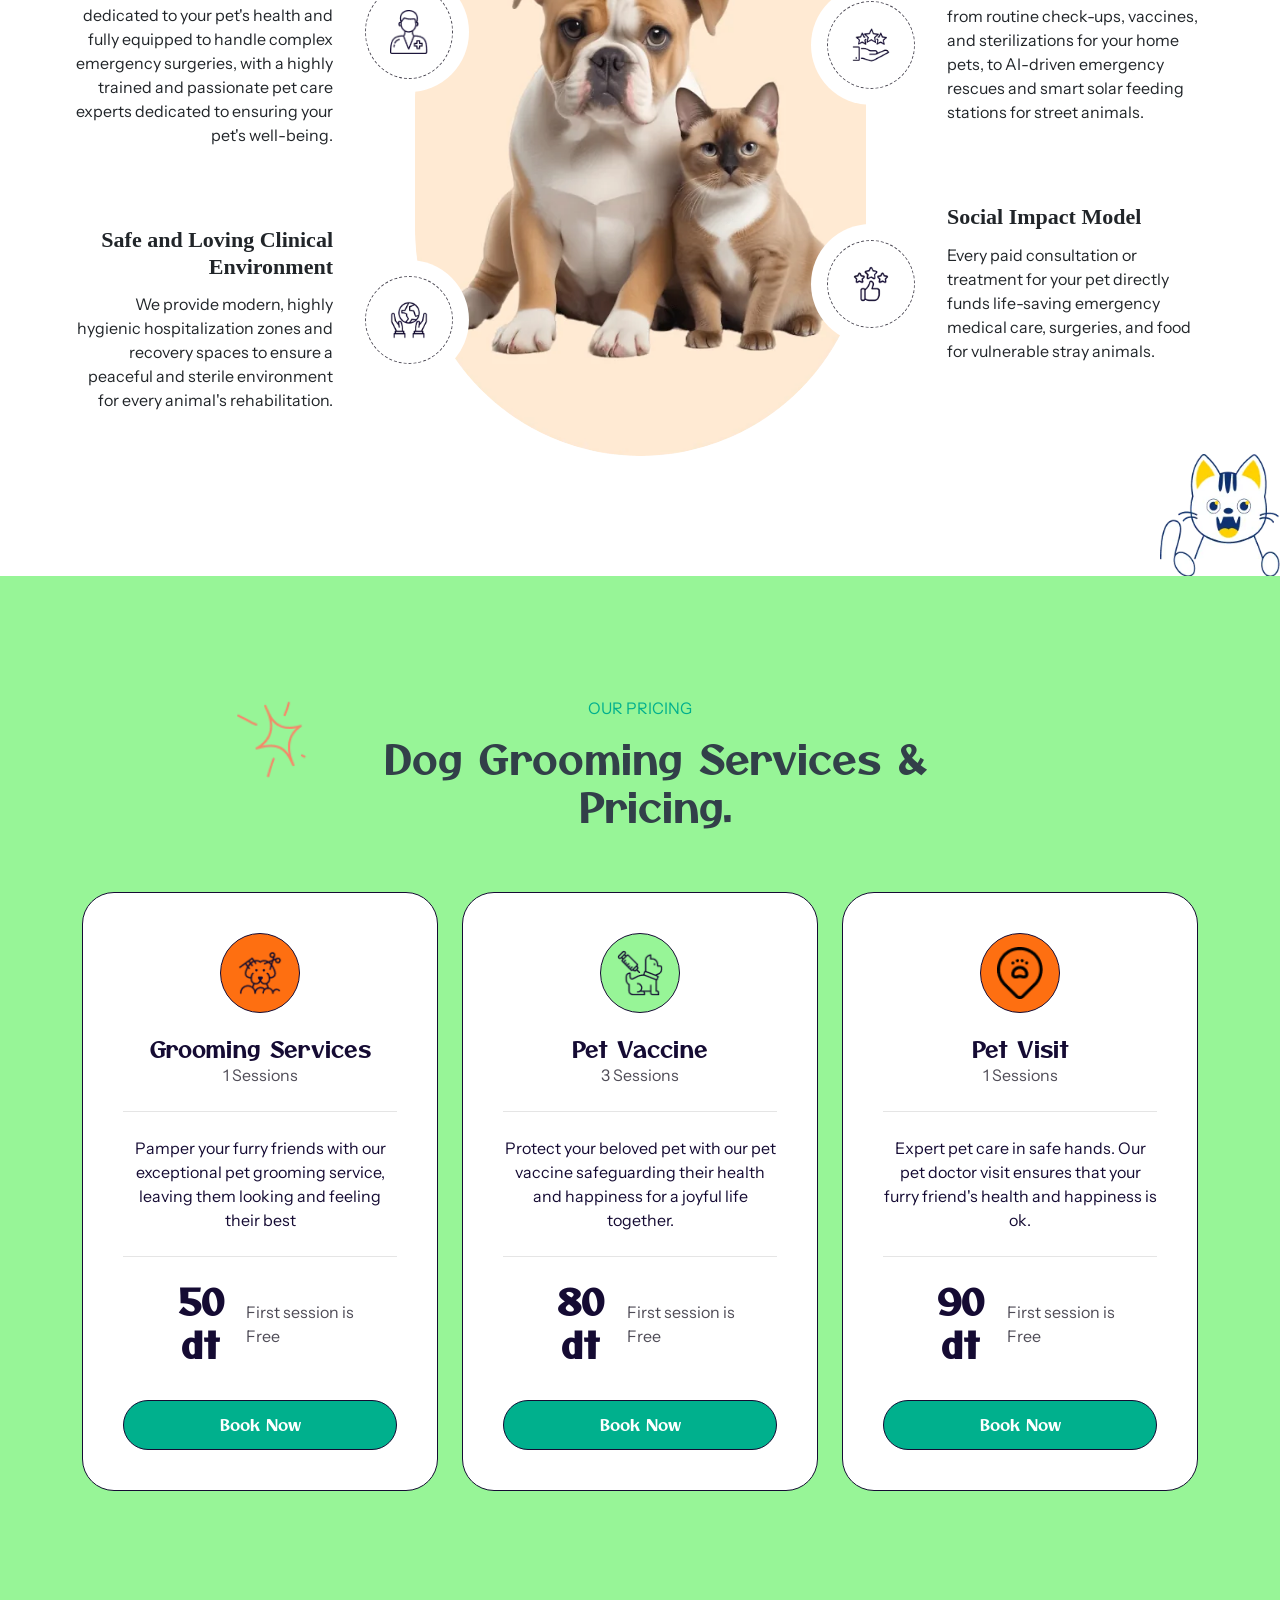
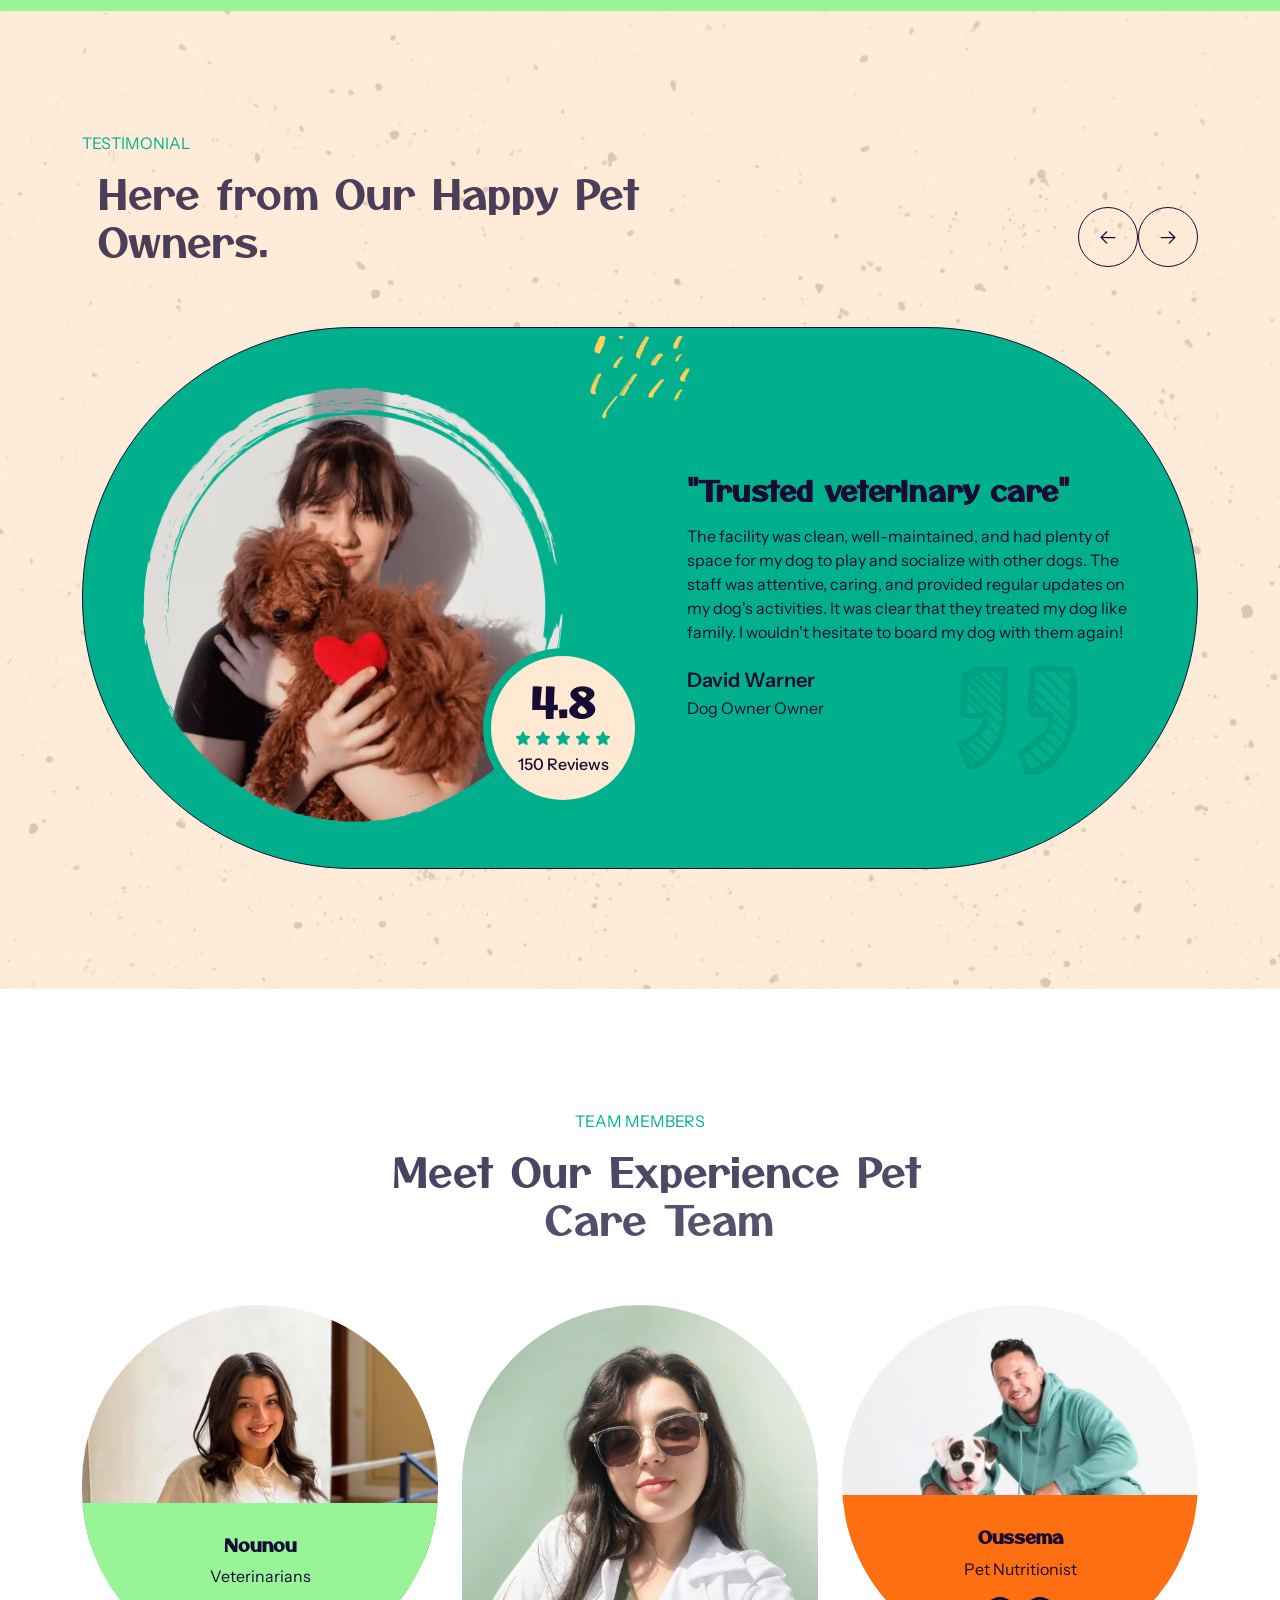
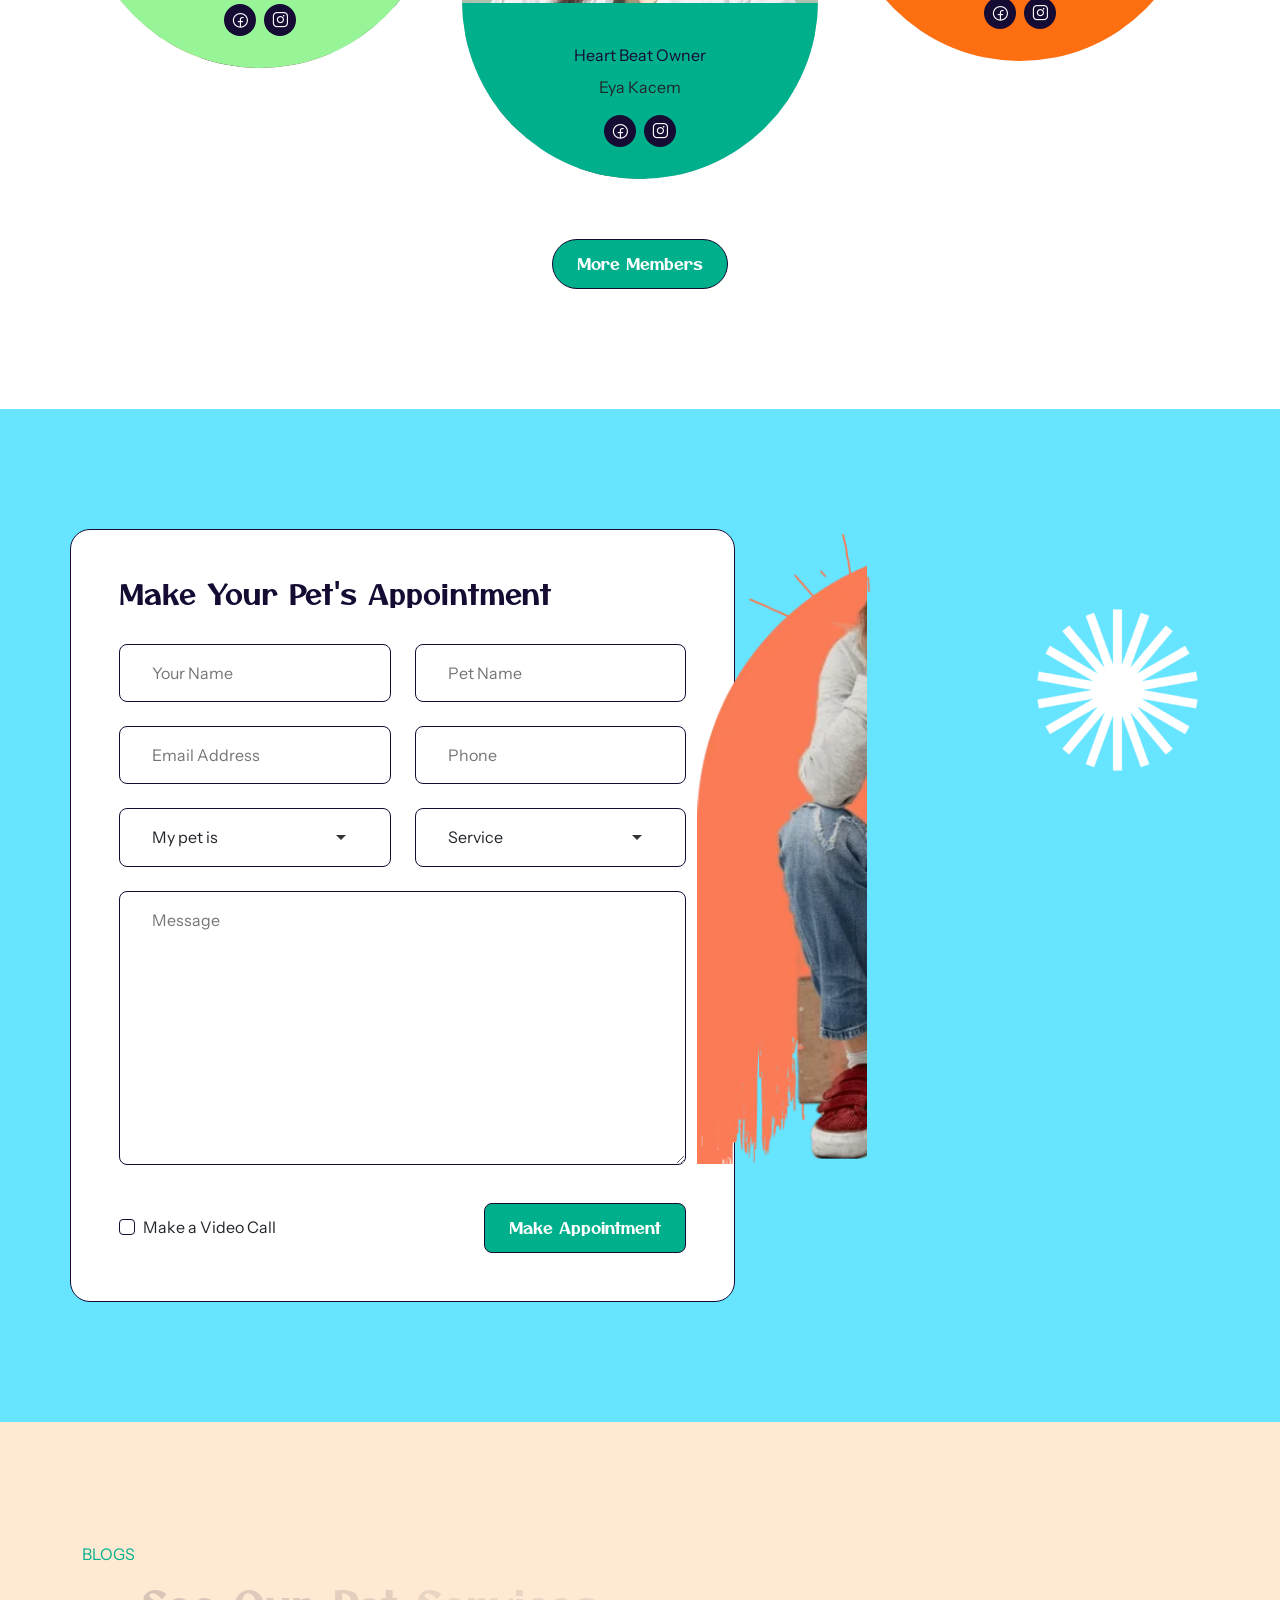
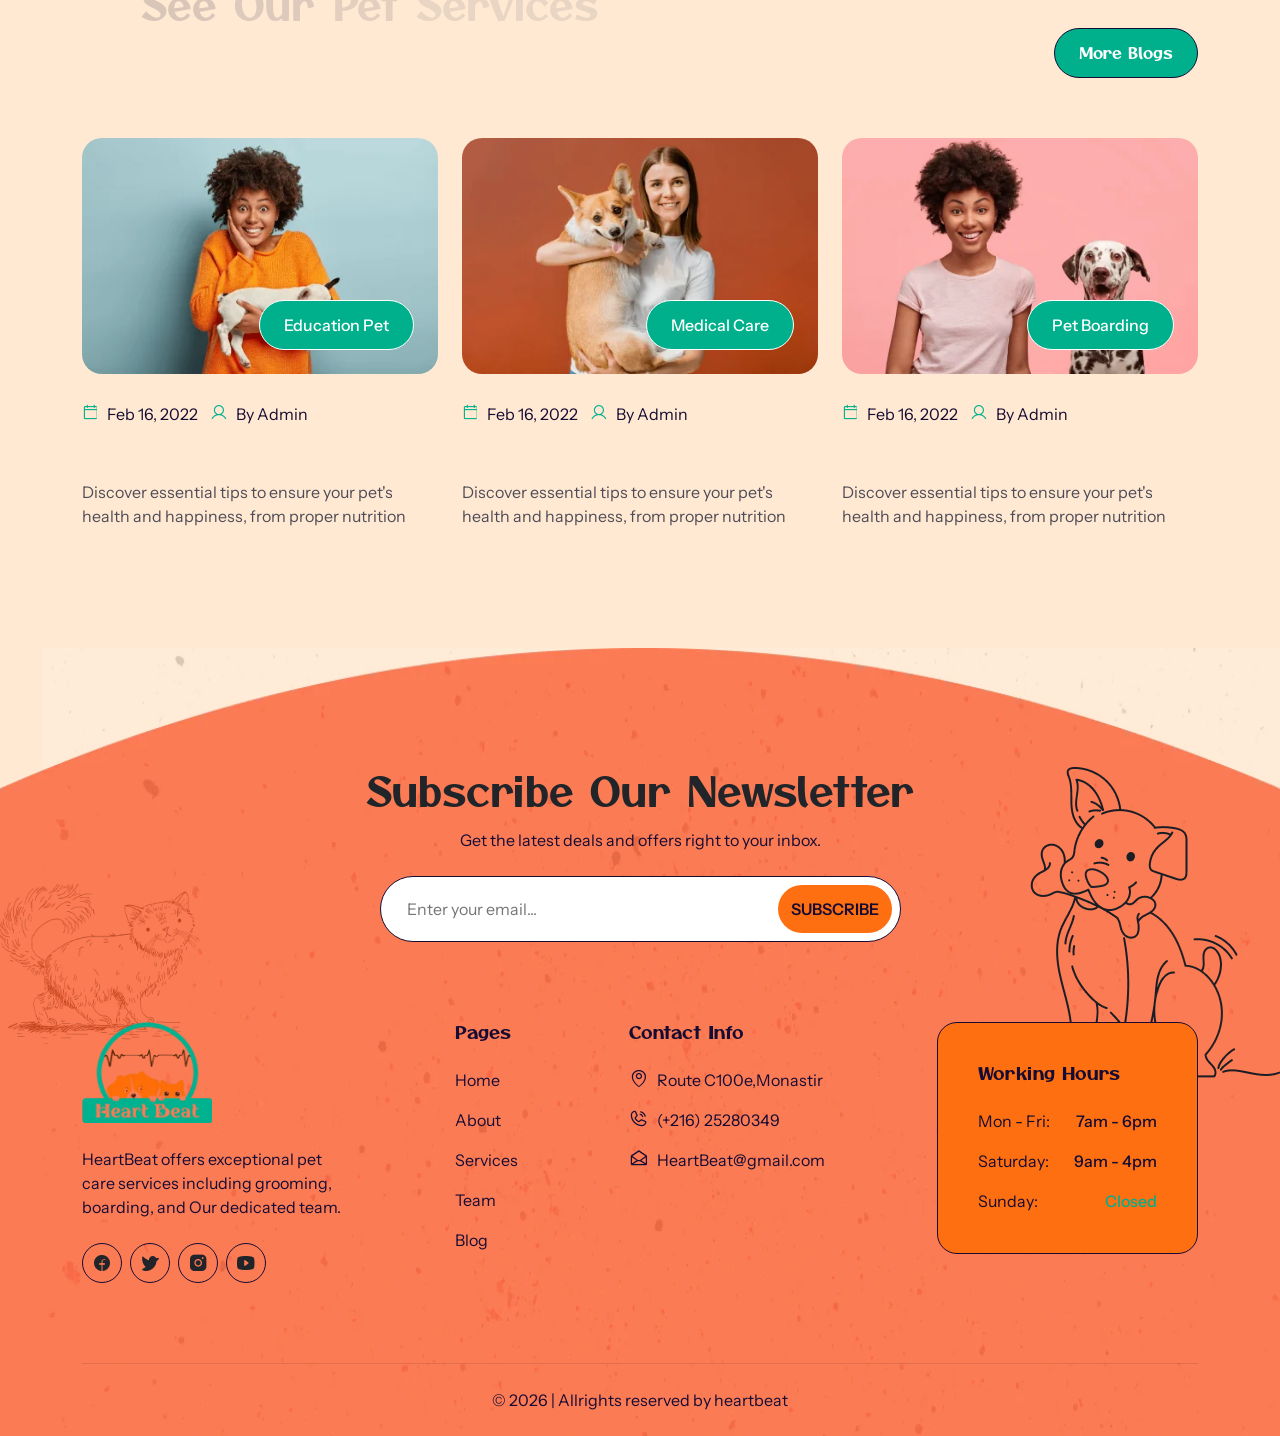
==== commit 8cee7b7d: "update footer: © 2026 | Allrights reserved by heartbeat" ====
--- a/index.html
+++ b/index.html
@@ -1193,9 +1193,7 @@
         </div>
         <span class="d-block border-bottom n100-border1"></span>
         <div class="py-lg-6 py-4 text-center">
-          <span class="text-n20 fw-normal"> © 2022 - <span class="currentYear"></span> | Allrights reserved by
-            <a href="https://themeforest.net/user/uiaxis"
-              class="fw-semibold text-decoration-underline hover-text-secondary">uiaxis</a></span>
+          <span class="text-n20 fw-normal"> © 2026 | Allrights reserved by heartbeat</span>
         </div>
       </div>
     </footer>
